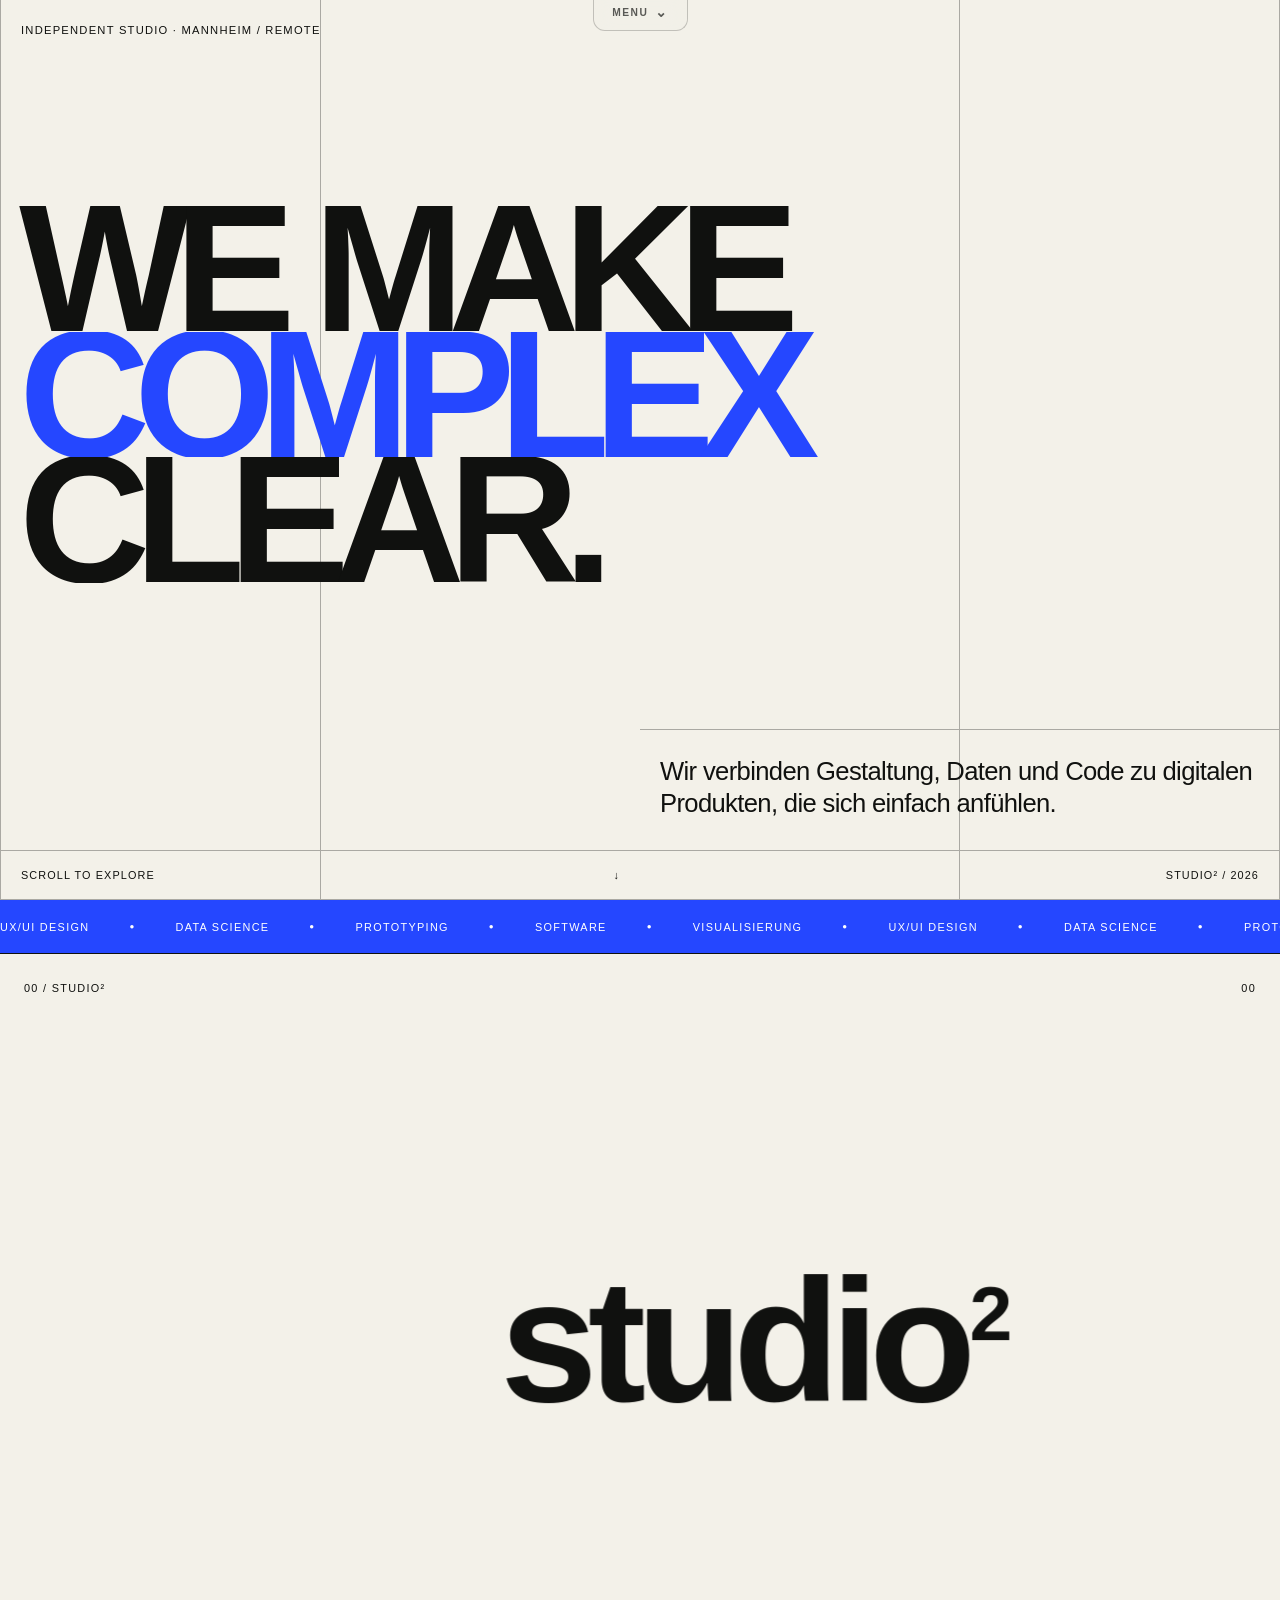
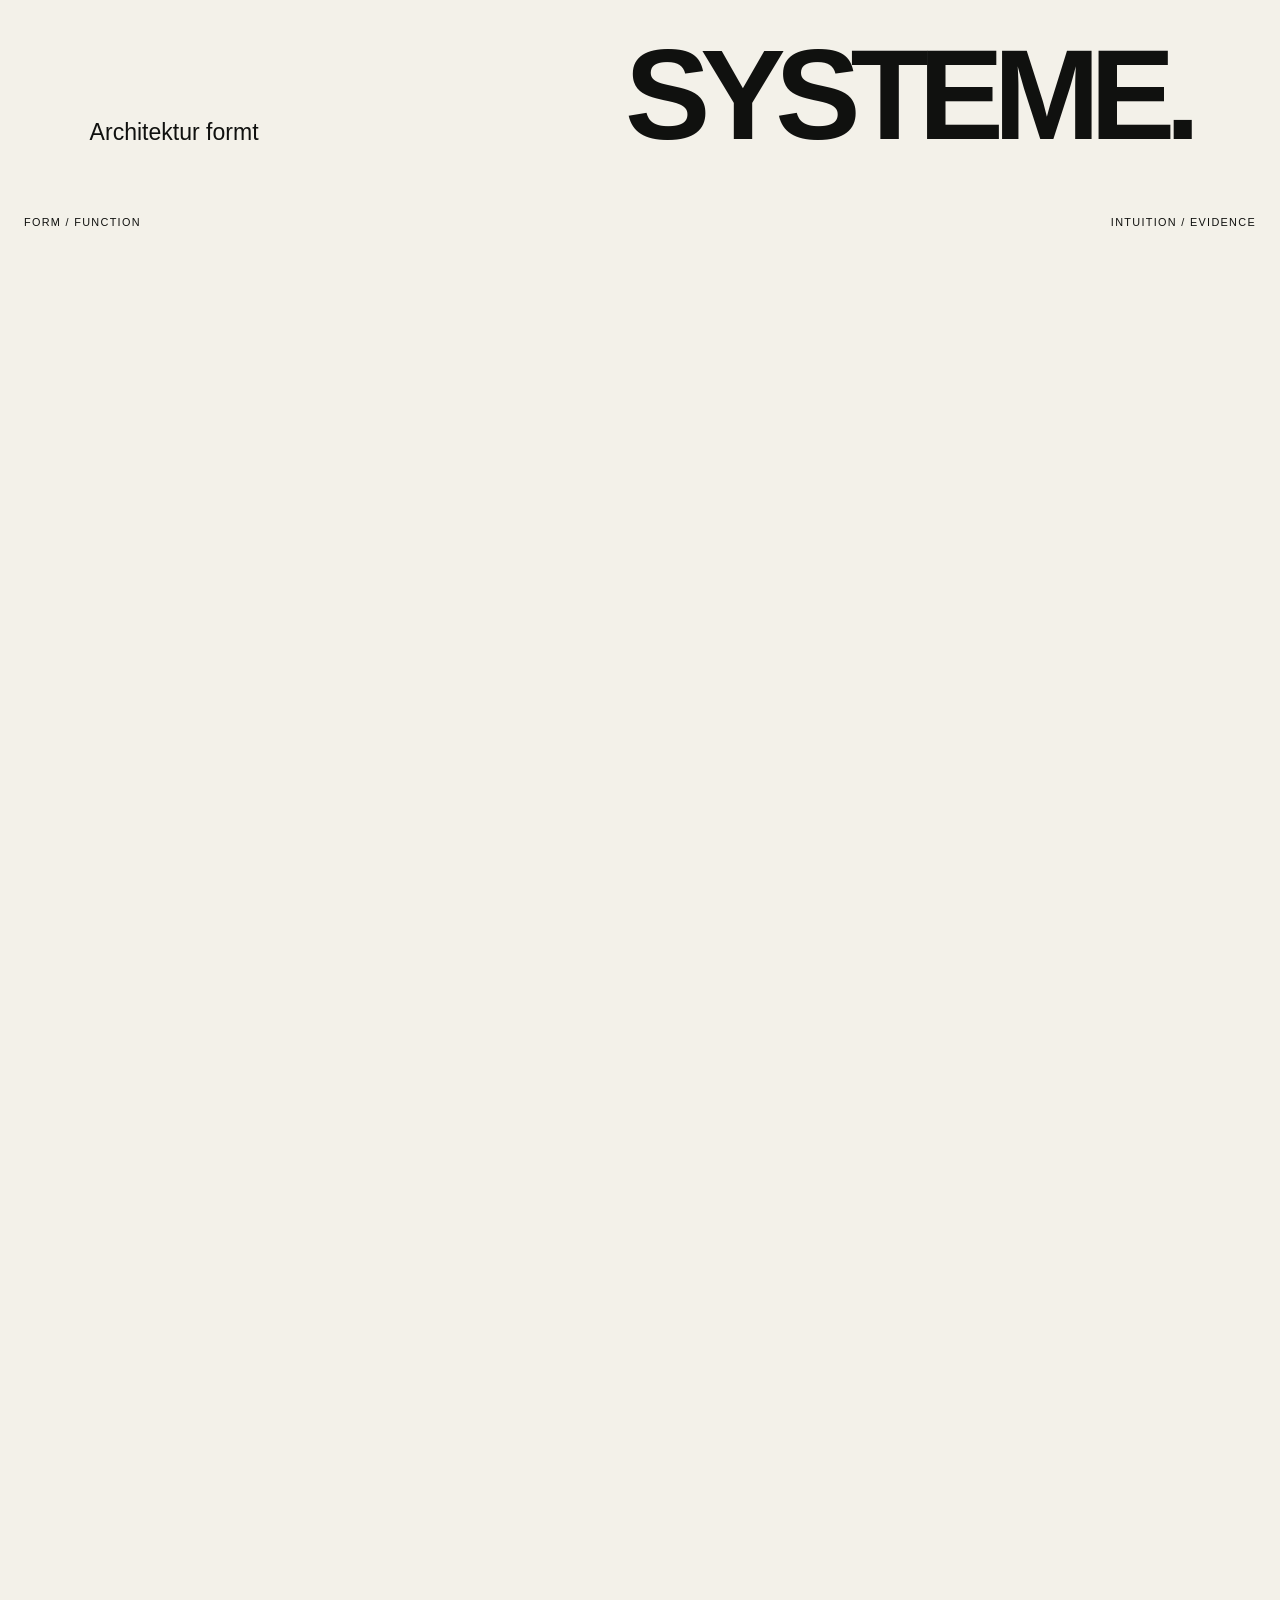
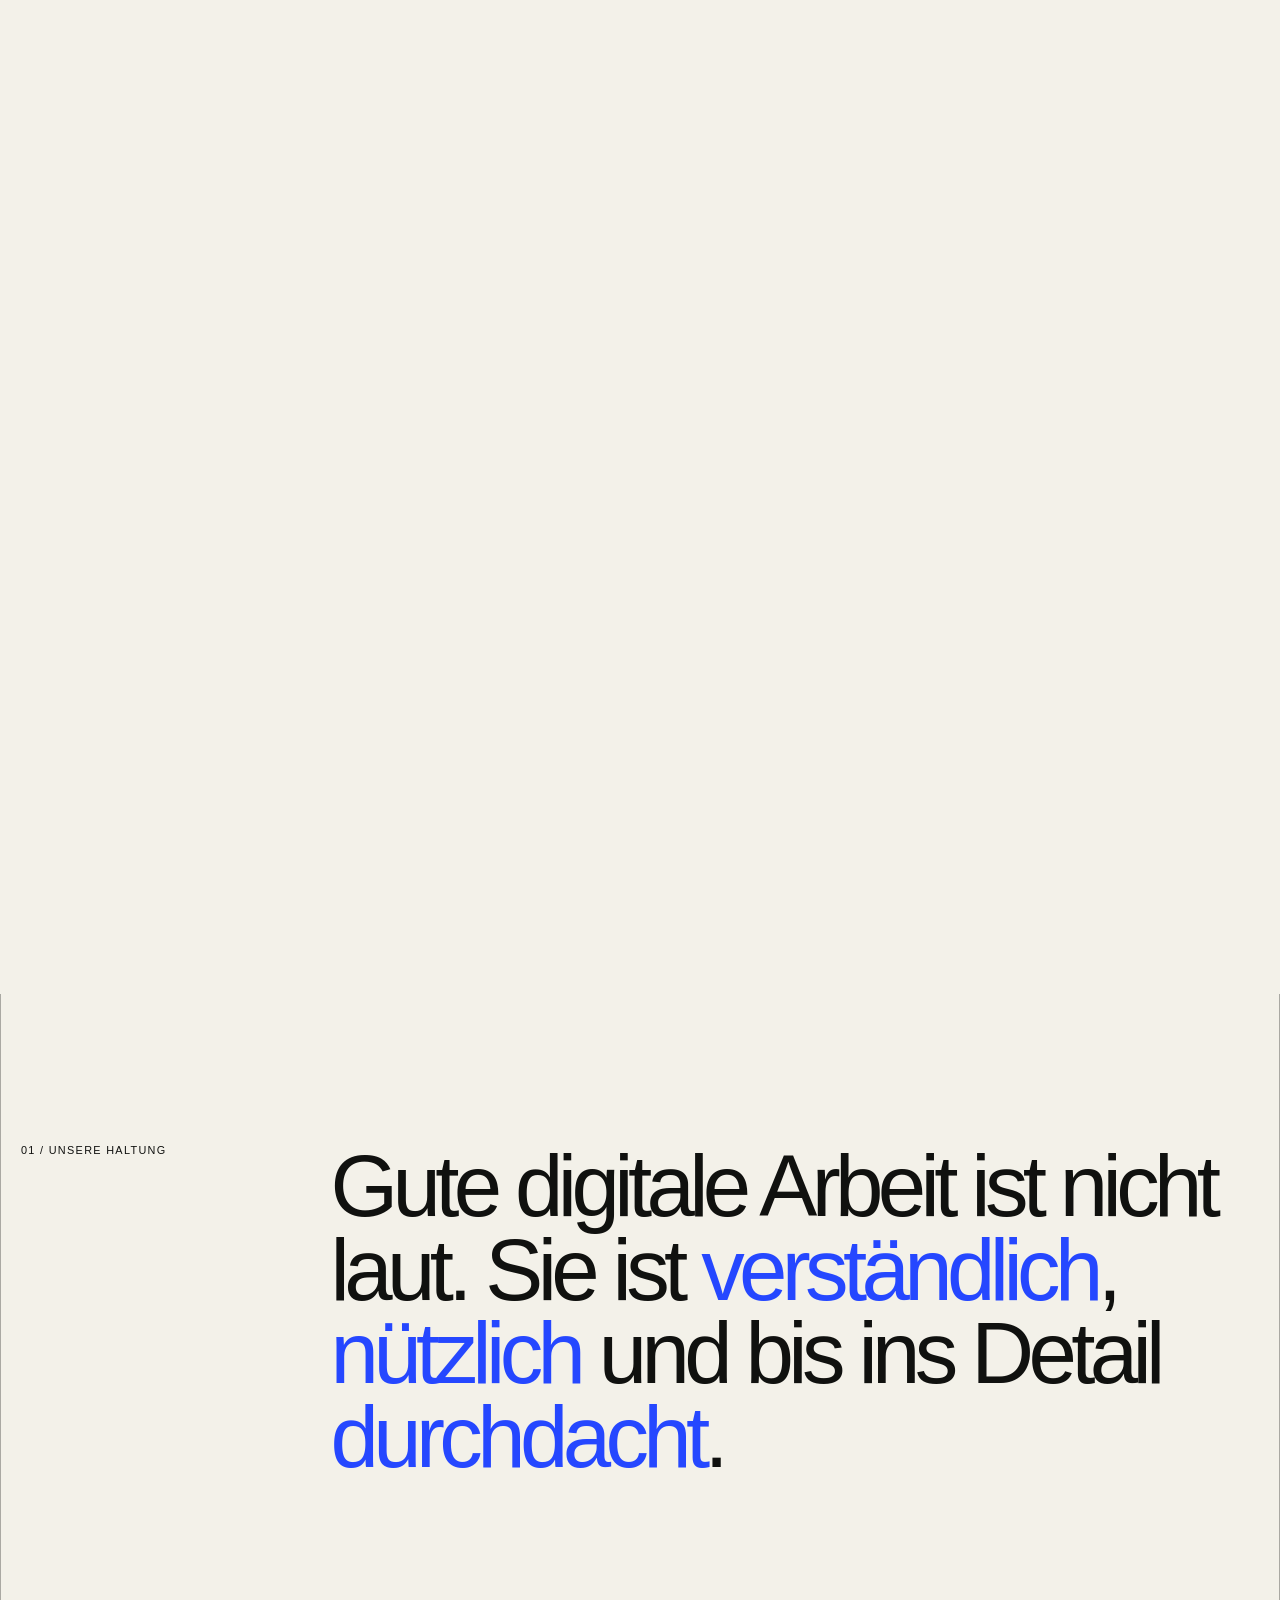
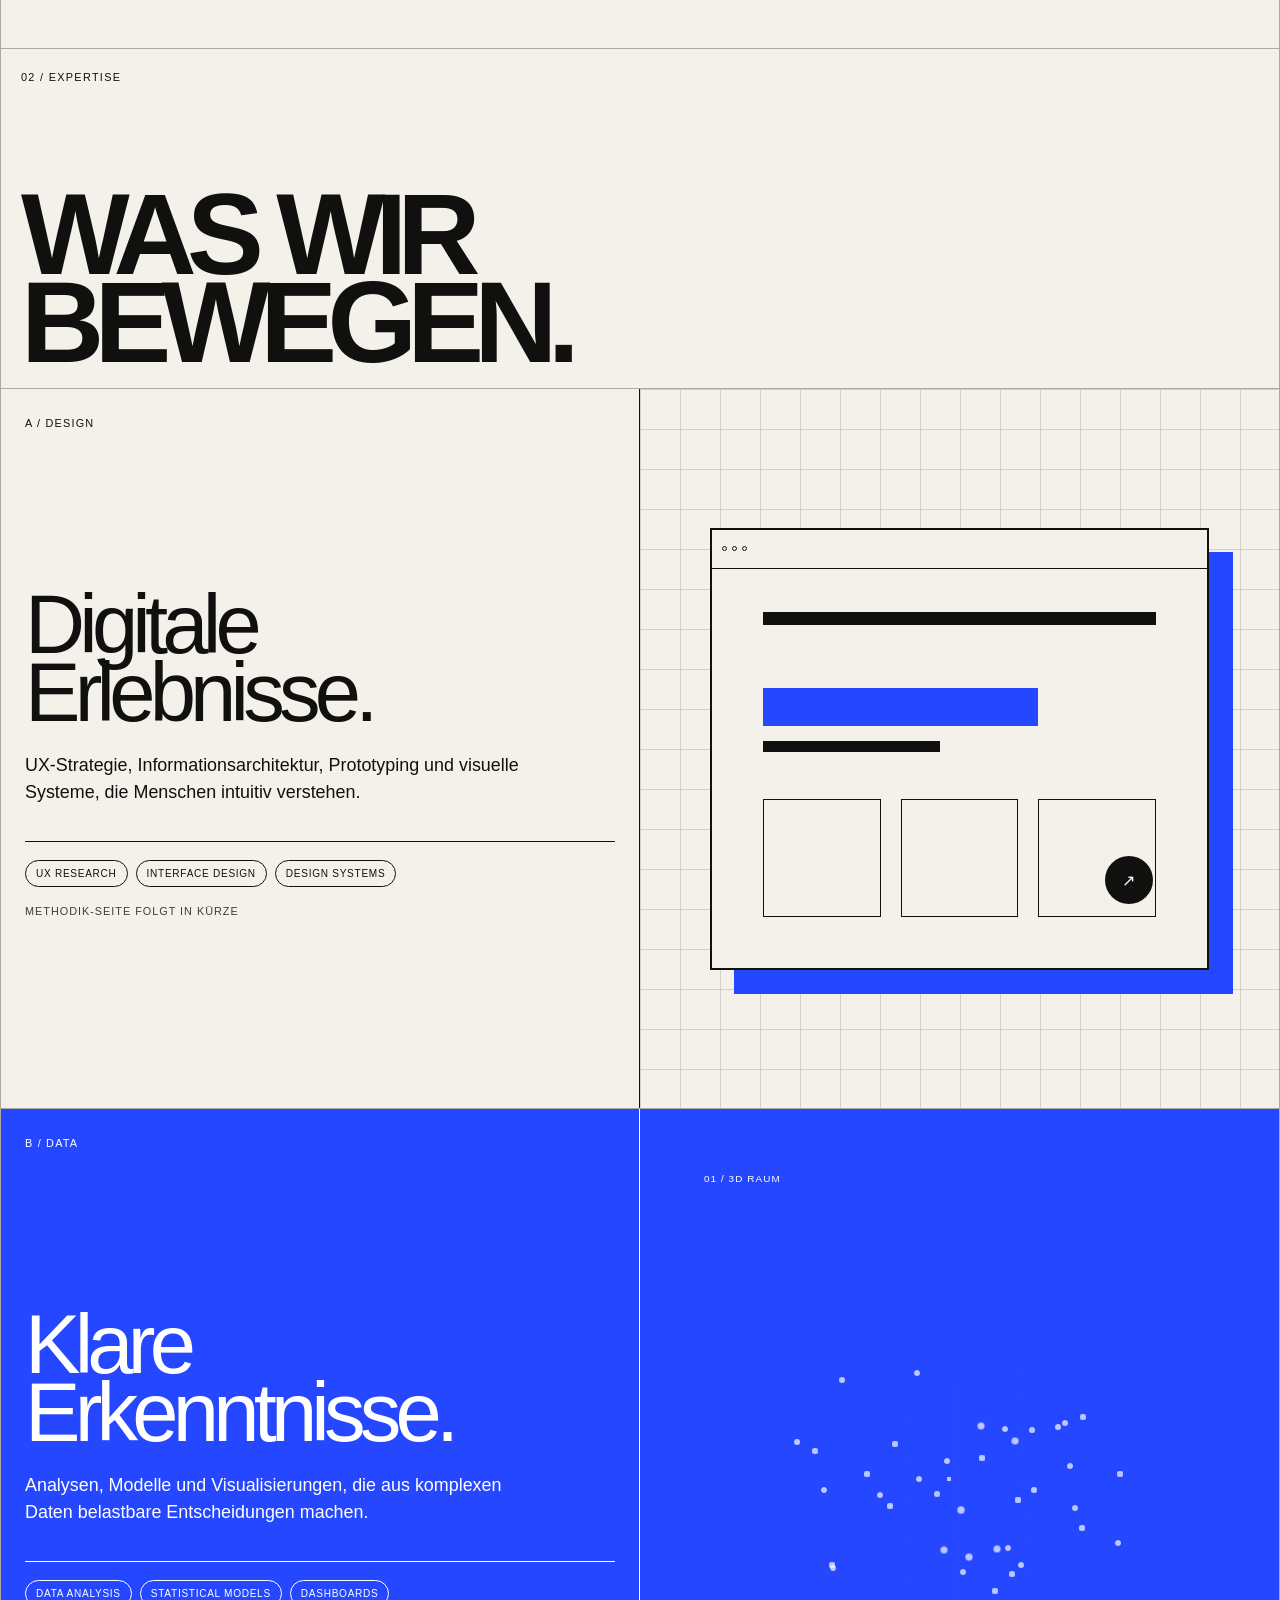
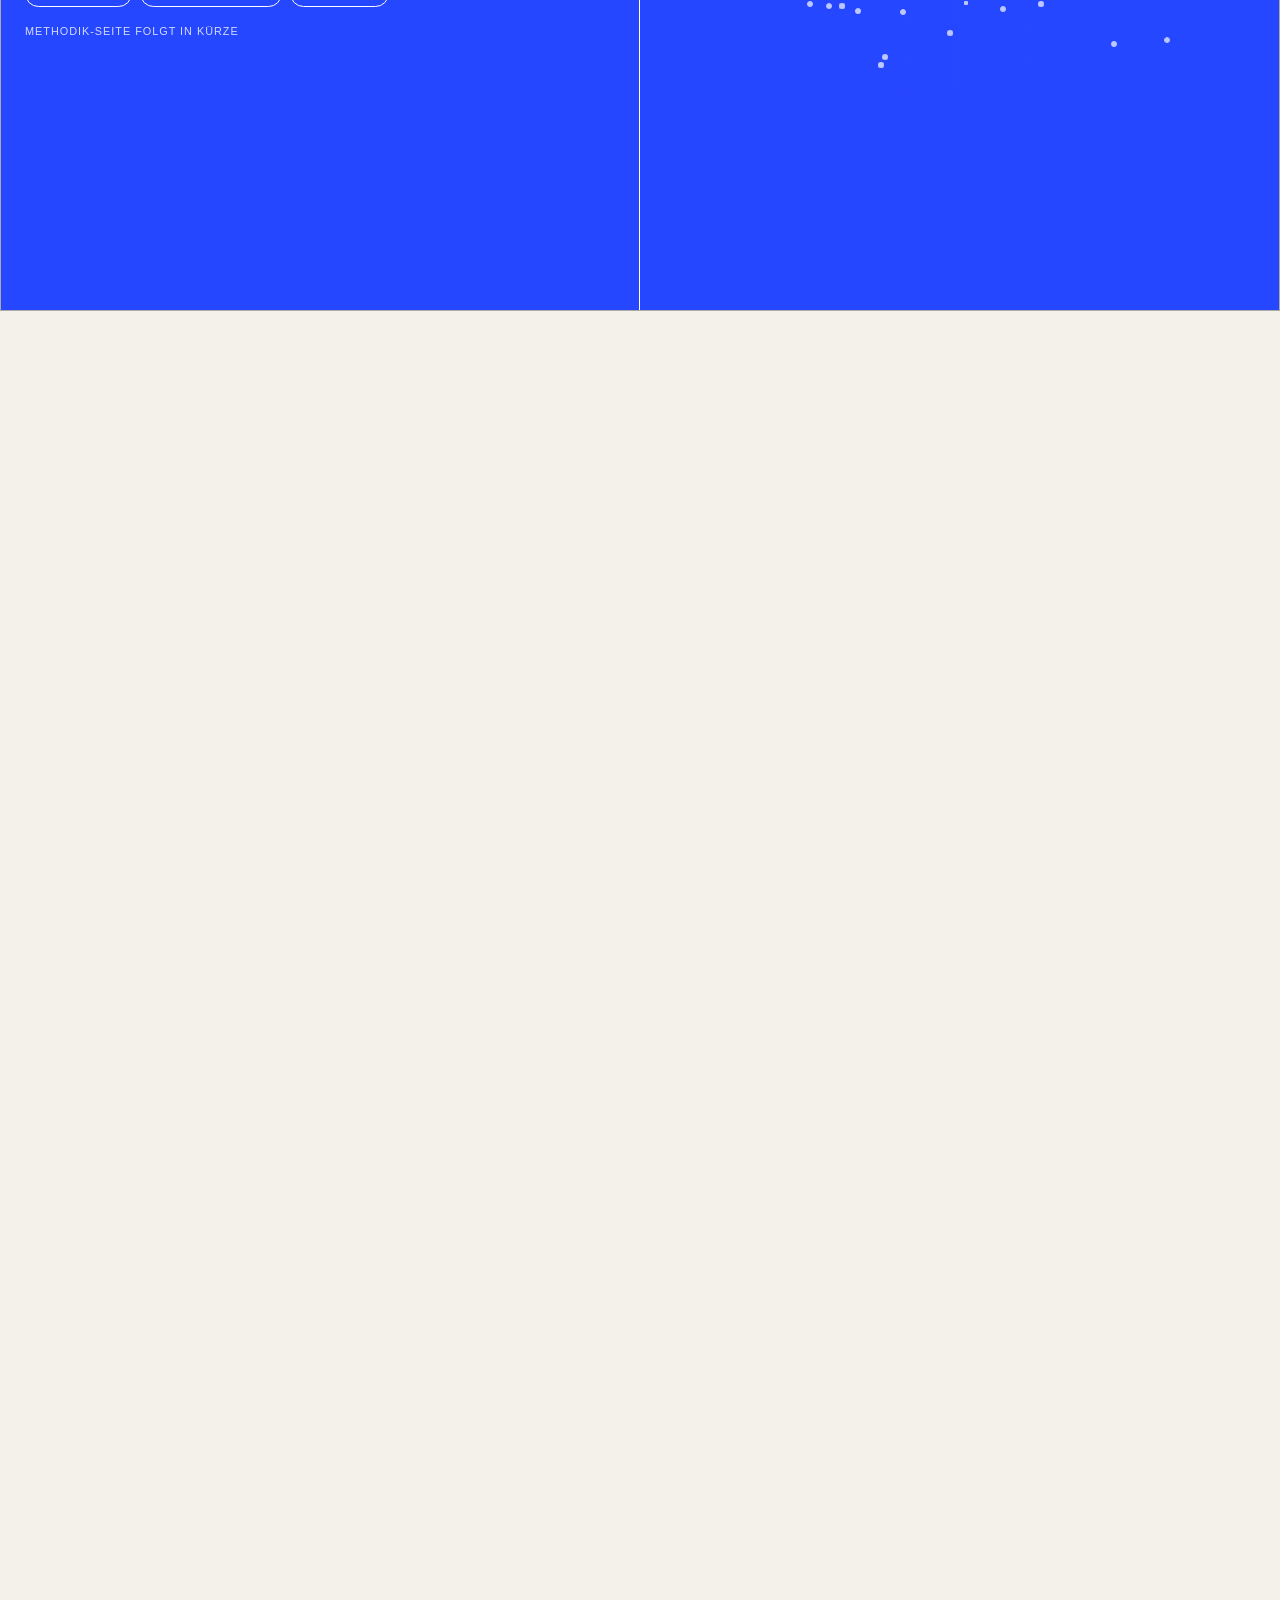
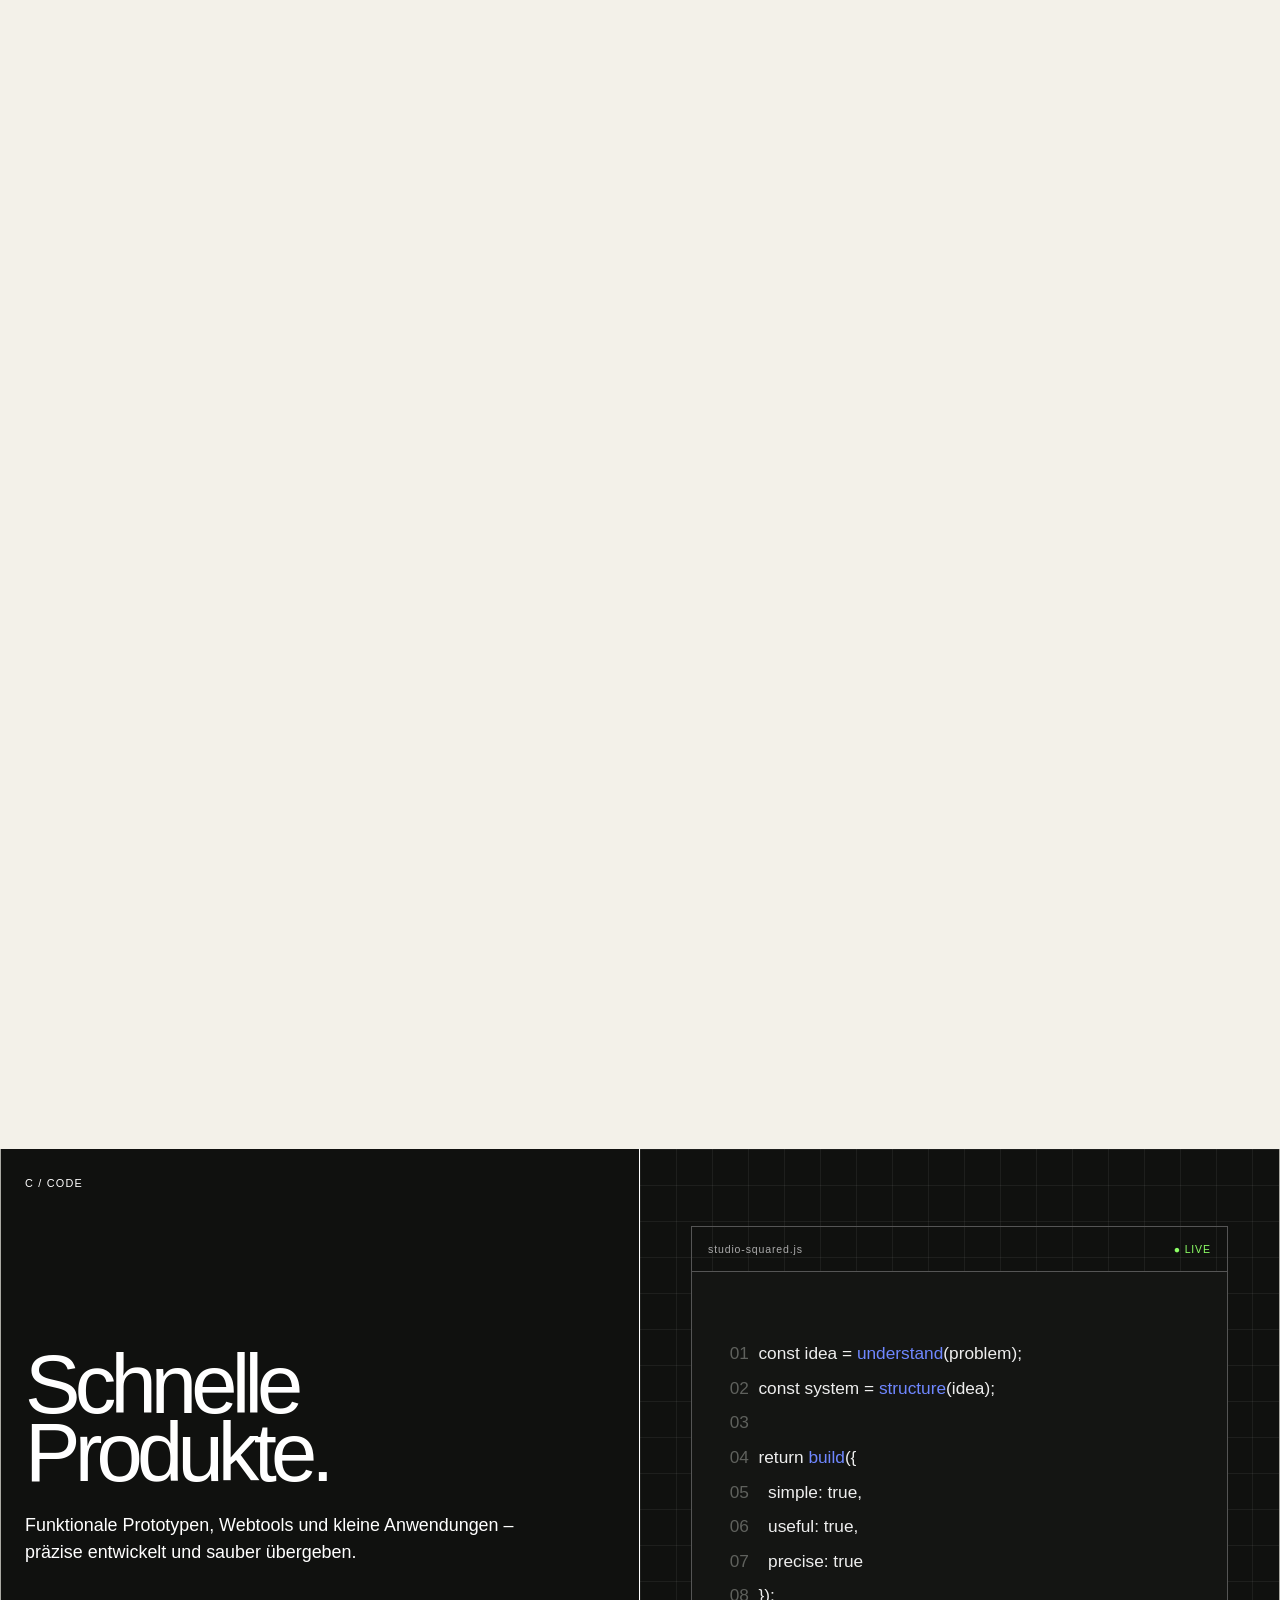
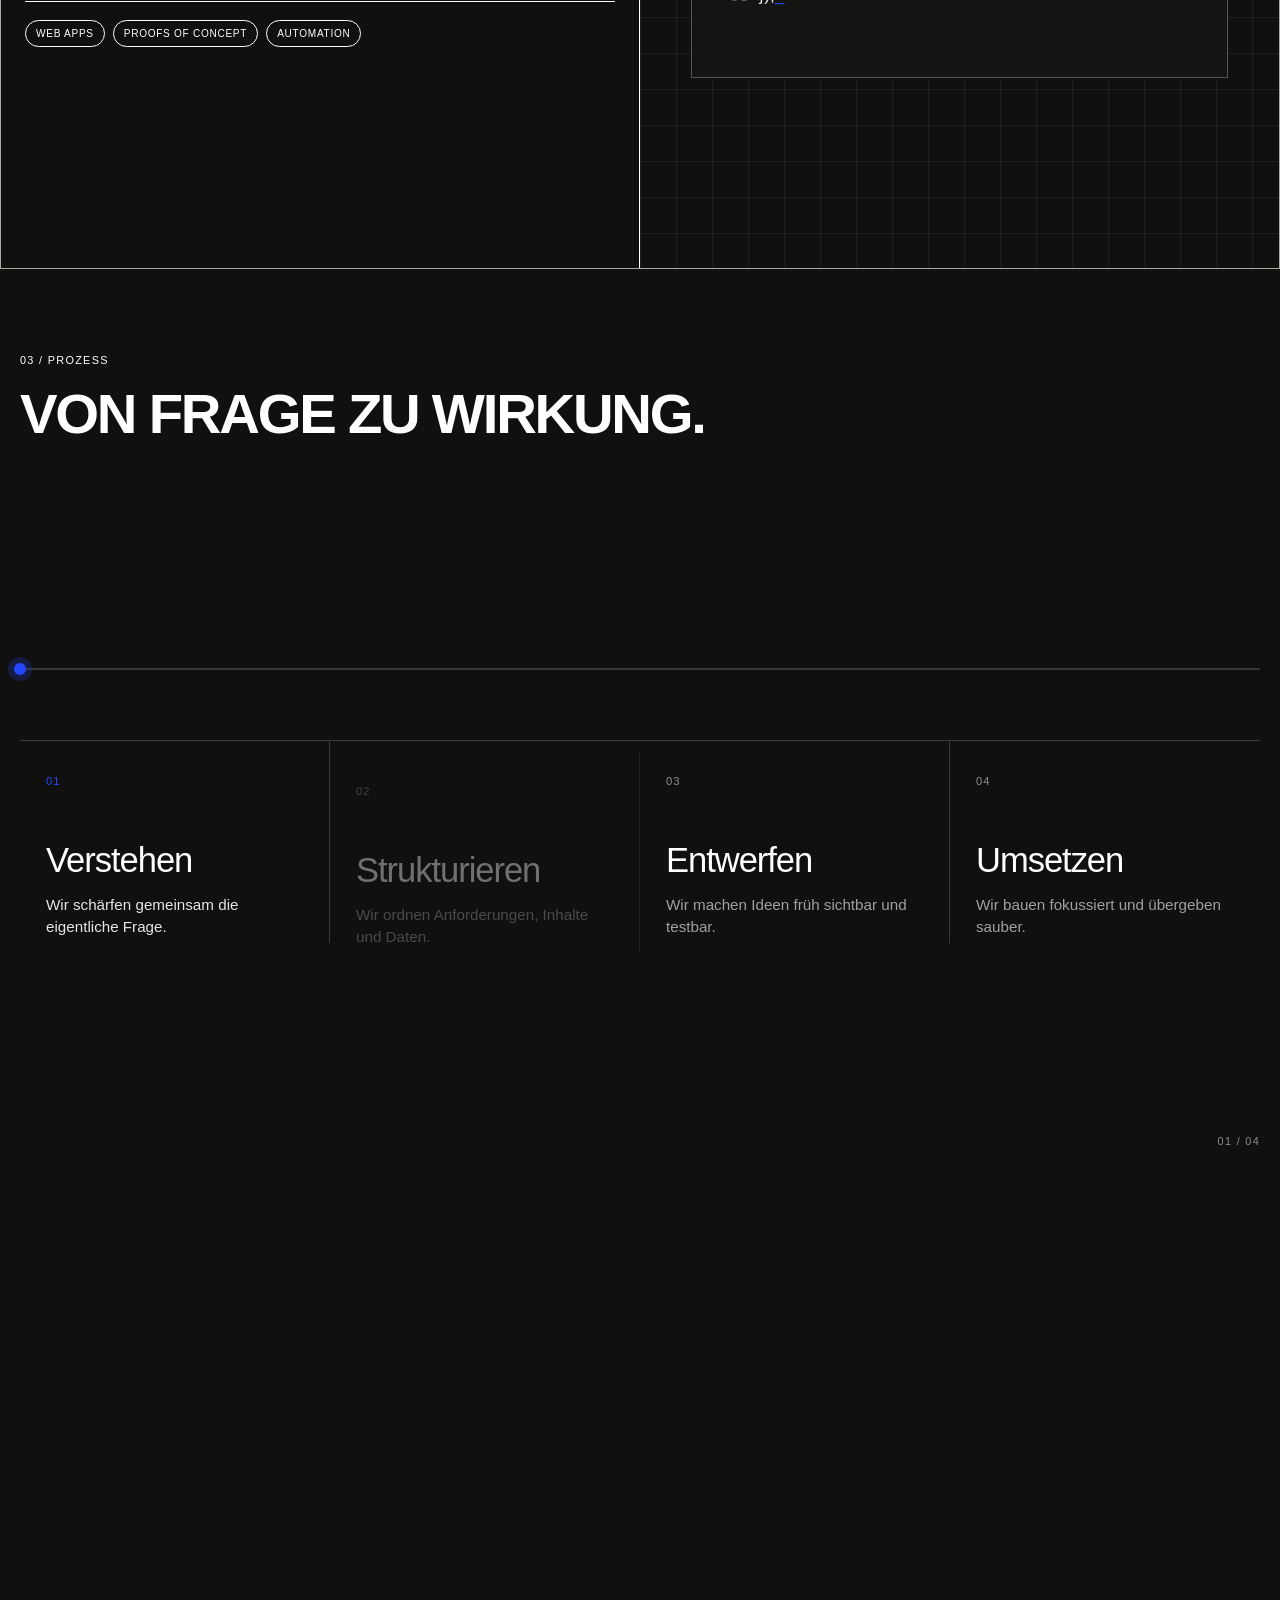
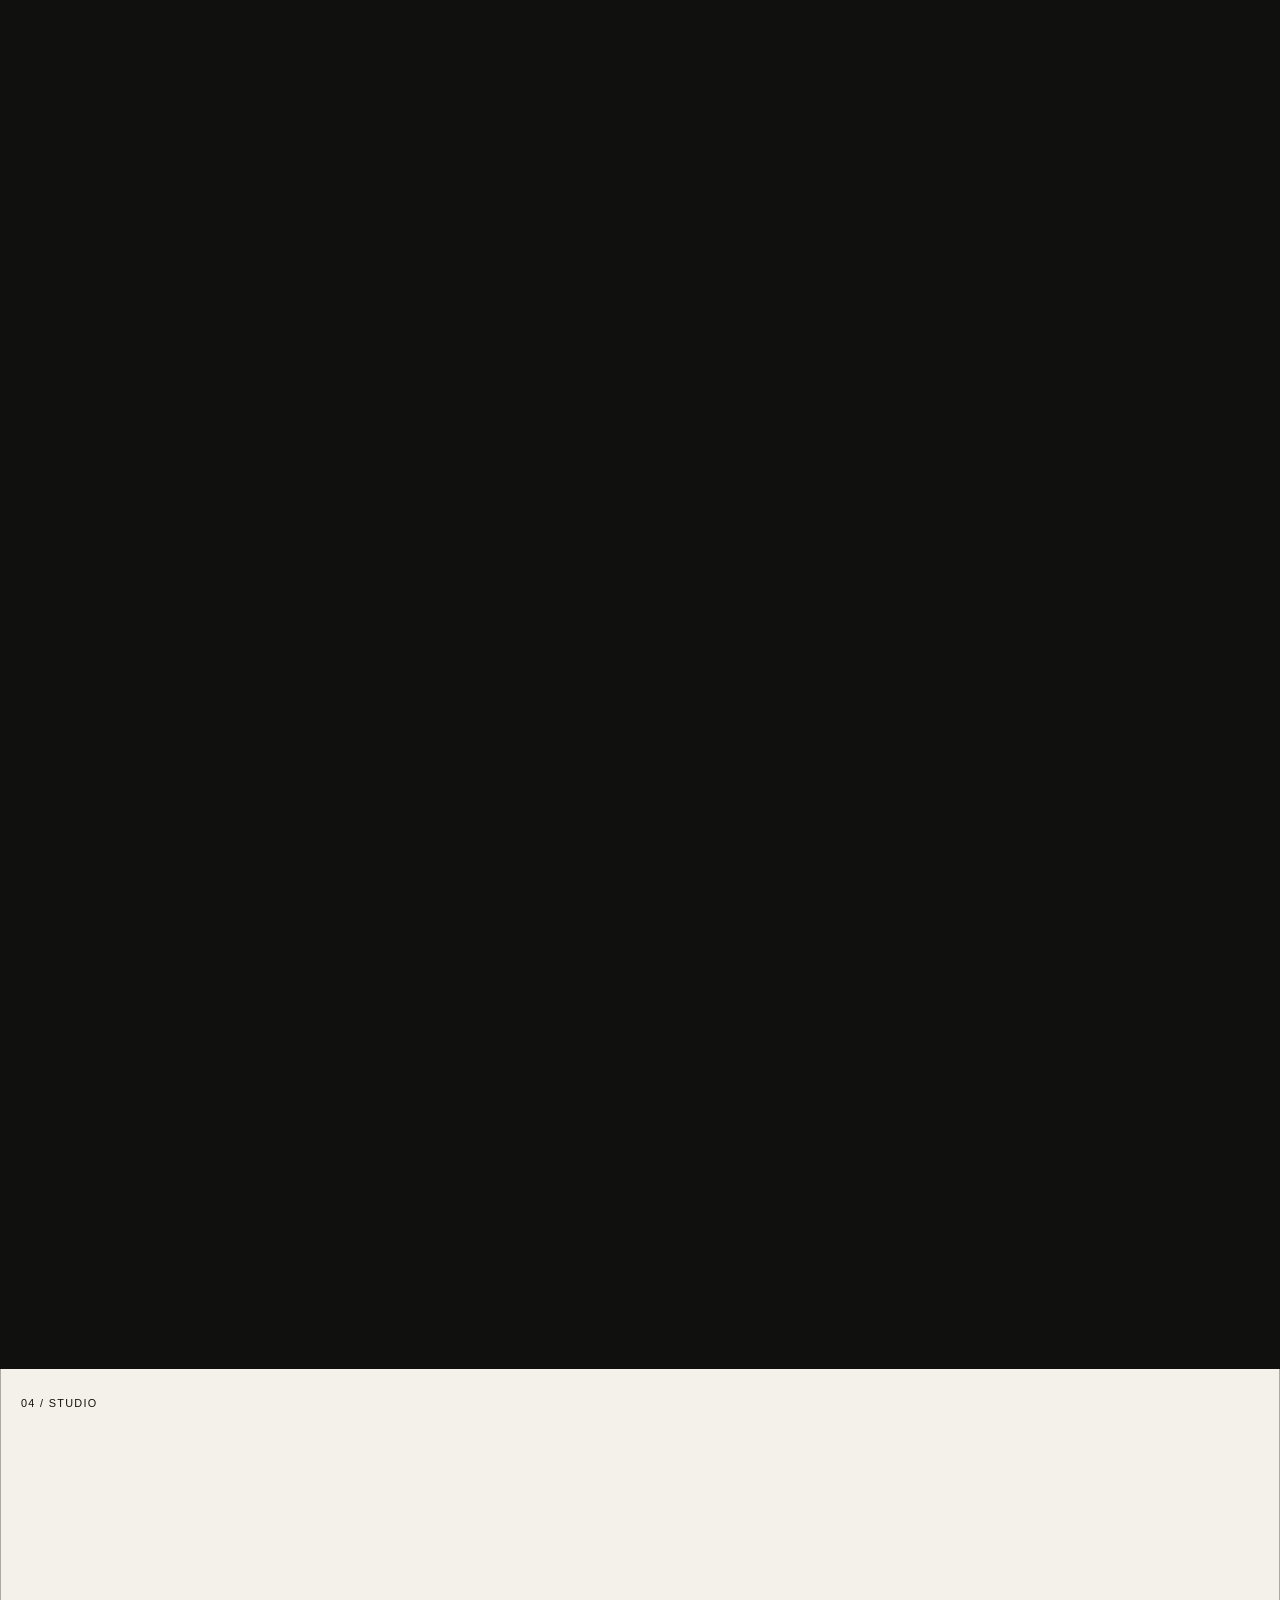
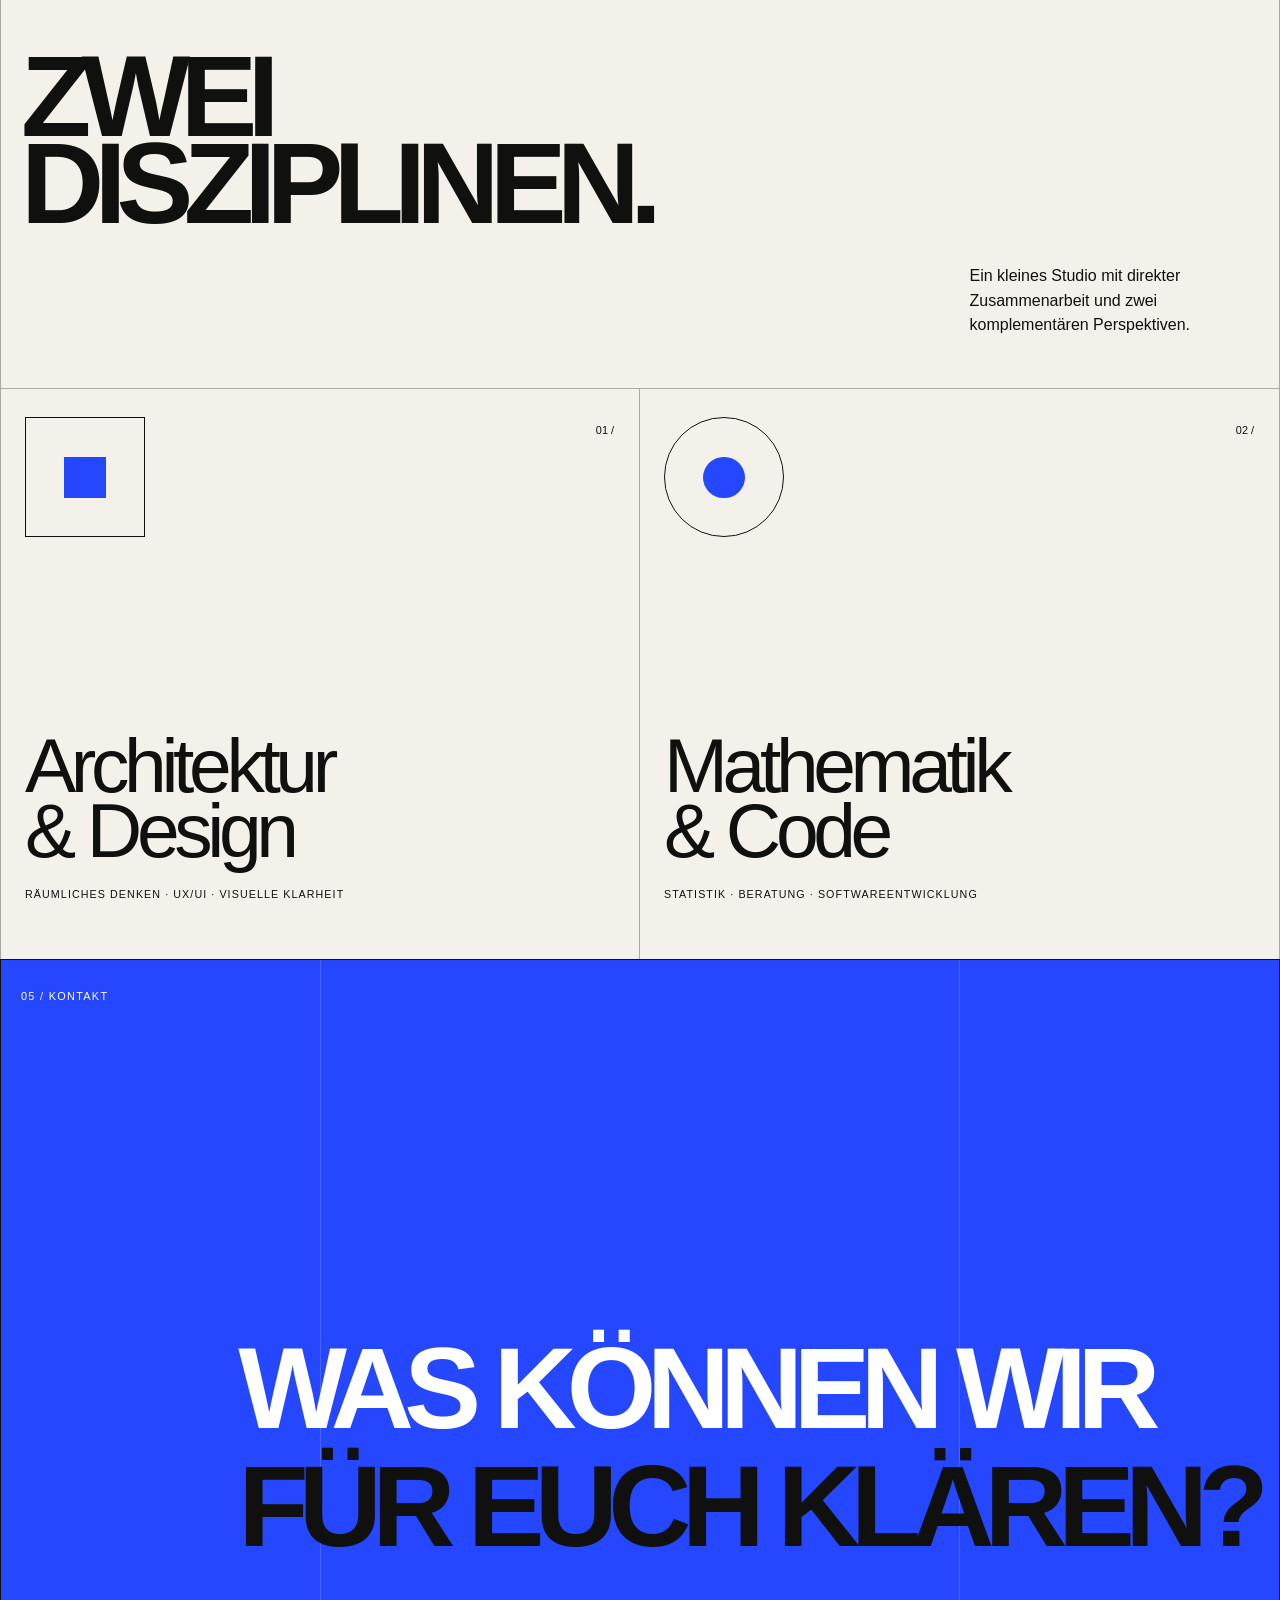
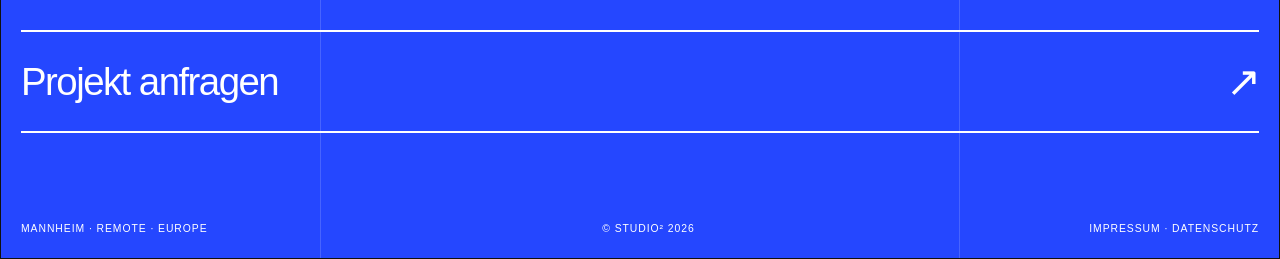
==== index.html @ 2c453612 "Firat Version of the website" ====
<!doctype html>
<html lang="de">
<head>
  <meta charset="utf-8">
  <meta name="viewport" content="width=device-width, initial-scale=1">
  <meta name="description" content="studio² verbindet UX/UI Design, Datenanalyse und Softwareentwicklung.">
  <meta name="theme-color" content="#f3f1e9">
  <meta property="og:type" content="website">
  <meta property="og:title" content="studio² — Design × Data">
  <meta property="og:description" content="Wir verbinden Gestaltung, Daten und Code zu digitalen Produkten, die sich einfach anfühlen.">
  <meta property="og:site_name" content="studio²">
  <meta name="twitter:card" content="summary">
  <title>studio² — Design × Data</title>
  <link rel="stylesheet" href="styles.css?v=20260824-9">
</head>
<body>
  <div class="intro" aria-hidden="true">
    <div class="intro-grid"></div>
    <div class="intro-lockup">
      <div class="studio-logo studio-logo--intro">
        <svg class="studio-logo-icon" viewBox="0 0 104 104" aria-hidden="true" focusable="false">
          <path class="logo-frame-path" d="M20 12H92V88H20V12"></path>
          <path class="logo-curve-path" d="M20 88C53 87.5 91.5 59 92 12"></path>
          <circle class="logo-dot" cx="20" cy="12" r="3.4"></circle>
        </svg>
        <span class="studio-logo-word">studio<sup>2</sup></span>
      </div>
    </div>
    <div class="intro-count">00</div>
  </div>

  <div class="scroll-progress" aria-hidden="true"><span></span></div>

  <div class="nav-trigger">
    <button class="nav-handle" type="button" aria-expanded="false" aria-controls="site-header">
      <span class="nav-handle-label">Menu</span>
      <span class="nav-handle-chevron" aria-hidden="true">⌄</span>
    </button>
    <header class="site-header" id="site-header">
      <a class="brand studio-logo studio-logo--small" href="#top" aria-label="studio squared — Startseite">
        <svg class="studio-logo-icon" viewBox="0 0 104 104" aria-hidden="true" focusable="false">
          <path class="logo-frame-path" d="M20 12H92V88H20V12"></path>
          <path class="logo-curve-path" d="M20 88C53 87.5 91.5 59 92 12"></path>
          <circle class="logo-dot" cx="20" cy="12" r="3.4"></circle>
        </svg>
        <span class="studio-logo-word">studio<sup>2</sup></span>
      </a>
      <div class="nav-group is-active">
        <a class="nav-group-label" href="#top">Startseite</a>
        <nav class="nav-group-sub" aria-label="Bereiche der Startseite">
          <a href="#expertise">Expertise</a>
          <a href="#studio">Studio</a>
        </nav>
      </div>
      <div class="nav-group">
        <a class="nav-group-label" href="cv.html">Team × Lebensläufe</a>
      </div>
      <a class="header-contact" href="#kontakt"><span class="header-contact-text">Projekt starten</span><span class="header-contact-arrow">↗</span></a>
    </header>
  </div>

  <main id="top">
    <section class="hero">
      <div class="hero-grid" aria-hidden="true"></div>
      <div class="hero-kicker reveal-now">Independent Studio · Mannheim / Remote</div>
      <h1 aria-label="We make complex clear">
        <span class="hero-line"><span>We make</span></span>
        <span class="hero-line hero-line--blue"><span>complex</span></span>
        <span class="hero-line"><span>clear.</span></span>
      </h1>
      <p class="hero-note reveal-now">Wir verbinden Gestaltung, Daten und Code zu digitalen Produkten, die sich einfach anfühlen.</p>
      <div class="hero-meta reveal-now"><span>Scroll to explore</span><span class="scroll-arrow">↓</span></div>
      <div class="hero-index reveal-now">studio² / 2026</div>
    </section>

    <div class="ticker" aria-hidden="true">
      <div class="ticker-track">
        <span>UX/UI DESIGN</span><i>●</i><span>DATA SCIENCE</span><i>●</i><span>PROTOTYPING</span><i>●</i><span>SOFTWARE</span><i>●</i><span>VISUALISIERUNG</span><i>●</i>
        <span>UX/UI DESIGN</span><i>●</i><span>DATA SCIENCE</span><i>●</i><span>PROTOTYPING</span><i>●</i><span>SOFTWARE</span><i>●</i><span>VISUALISIERUNG</span><i>●</i>
      </div>
    </div>

    <section class="identity-story" aria-label="studio squared Identität">
      <div class="story-sticky">
        <div class="story-grid" aria-hidden="true"></div>
        <span class="story-label">00 / studio²</span>
        <span class="story-progress">00</span>
        <div class="story-equation" aria-hidden="true">2</div>
        <div class="story-logo studio-logo" aria-hidden="true">
          <span class="draw-logo-icon">
            <i class="draw-dot"></i>
            <i class="draw-line draw-line--top"></i>
            <i class="draw-line draw-line--right"></i>
            <i class="draw-line draw-line--bottom"></i>
            <i class="draw-line draw-line--left"></i>
            <span class="draw-curve">
              <svg viewBox="0 0 104 104" focusable="false">
                <path d="M20 88C53 87.5 91.5 59 92 12"></path>
              </svg>
            </span>
          </span>
          <span class="studio-logo-word">studio<sup>2</sup></span>
        </div>
        <div class="story-copy story-copy--one"><span>Architektur formt</span><strong>Systeme.</strong></div>
        <div class="story-copy story-copy--two"><span>Mathematik findet</span><strong>Muster.</strong></div>
        <div class="story-copy story-copy--three"><span>Zusammen wird</span><strong>Komplexes klar.</strong></div>
        <span class="story-foot story-foot--left">Form / Function</span>
        <span class="story-foot story-foot--right">Intuition / Evidence</span>
      </div>
    </section>

    <section class="manifesto">
      <span class="eyebrow" data-reveal>01 / Unsere Haltung</span>
      <p data-reveal>Gute digitale Arbeit ist nicht laut. Sie ist <em>verständlich</em>, <em>nützlich</em> und bis ins Detail <em>durchdacht</em>.</p>
    </section>

    <section class="expertise" id="expertise">
      <div class="section-head">
        <span class="eyebrow" data-reveal>02 / Expertise</span>
        <h2 data-reveal>Was wir<br>bewegen.</h2>
      </div>

      <div class="capability-stack">
        <article class="capability capability--design">
          <div class="capability-copy">
            <span class="cap-number">A / DESIGN</span>
            <h3>Digitale<br>Erlebnisse.</h3>
            <p>UX-Strategie, Informationsarchitektur, Prototyping und visuelle Systeme, die Menschen intuitiv verstehen.</p>
            <ul aria-label="Leistungen im Bereich Design"><li>UX Research</li><li>Interface Design</li><li>Design Systems</li></ul>
            <!-- disabled for launch, restore href="disziplinen.html#intuition" when ready -->
            <span class="cap-more" aria-disabled="true">Methodik-Seite folgt in Kürze</span>
          </div>
          <div class="design-visual" aria-hidden="true">
            <div class="browser-frame">
              <div class="browser-top"><i></i><i></i><i></i></div>
              <div class="wire-nav"></div><div class="wire-title"></div><div class="wire-copy"></div>
              <div class="wire-grid"><span></span><span></span><span></span></div>
              <div class="pointer-dot">↗</div>
            </div>
          </div>
        </article>

        <article class="capability capability--data">
          <div class="pca-card-sticky">
            <div class="capability-copy">
              <span class="cap-number">B / DATA</span>
              <h3>Klare<br>Erkenntnisse.</h3>
              <p>Analysen, Modelle und Visualisierungen, die aus komplexen Daten belastbare Entscheidungen machen.</p>
              <ul aria-label="Leistungen im Bereich Daten"><li>Data Analysis</li><li>Statistical Models</li><li>Dashboards</li></ul>
              <!-- disabled for launch, restore href="disziplinen.html#evidenz" when ready -->
              <span class="cap-more" aria-disabled="true">Methodik-Seite folgt in Kürze</span>
            </div>
            <div class="data-visual pca-visual" aria-hidden="true">
              <div class="pca-stage" aria-hidden="true">
                <svg class="pca-scene" viewBox="0 0 100 100" preserveAspectRatio="none">
                  <g class="pca-grid"></g>
                  <g class="pca-links"></g>
                  <g class="pca-centroids">
                    <circle class="pca-centroid pca-centroid--1"></circle>
                    <circle class="pca-centroid pca-centroid--2"></circle>
                  </g>
                  <g class="pca-axes">
                    <line class="pca-axis-line pca-axis-line--z"></line>
                    <line class="pca-axis-line pca-axis-line--y"></line>
                    <line class="pca-axis-line pca-axis-line--x"></line>
                    <text class="pca-axis-label pca-axis-label--z">PC3</text>
                    <text class="pca-axis-label pca-axis-label--y">PC2</text>
                    <text class="pca-axis-label pca-axis-label--x">PC1</text>
                  </g>
                </svg>
                <div class="data-points pca-points"></div>
              </div>
              <span class="data-label data-label--one">01 / 3D RAUM</span>
              <span class="data-label data-label--two">02 / PROJEKTION IN 2D</span>
              <span class="data-label data-label--three">03 / 2 CLUSTER</span>
            </div>
          </div>
        </article>

        <article class="capability capability--code">
          <div class="capability-copy">
            <span class="cap-number">C / CODE</span>
            <h3>Schnelle<br>Produkte.</h3>
            <p>Funktionale Prototypen, Webtools und kleine Anwendungen – präzise entwickelt und sauber übergeben.</p>
            <ul aria-label="Leistungen im Bereich Entwicklung"><li>Web Apps</li><li>Proofs of Concept</li><li>Automation</li></ul>
          </div>
          <div class="code-visual" aria-hidden="true">
            <div class="code-top"><span>studio-squared.js</span><span>● LIVE</span></div>
            <pre><span class="code-dim">01</span>  const idea = <span class="code-blue">understand</span>(problem);
<span class="code-dim">02</span>  const system = <span class="code-blue">structure</span>(idea);
<span class="code-dim">03</span>
<span class="code-dim">04</span>  return <span class="code-blue">build</span>({
<span class="code-dim">05</span>    simple: true,
<span class="code-dim">06</span>    useful: true,
<span class="code-dim">07</span>    precise: true
<span class="code-dim">08</span>  });<span class="caret">_</span></pre>
          </div>
        </article>
      </div>
    </section>

    <section class="process-section">
      <div class="process-scroll">
        <div class="process-sticky">
          <div class="process-head">
            <span class="eyebrow" data-reveal>03 / Prozess</span>
            <h2 data-reveal>Von Frage zu Wirkung.</h2>
          </div>
          <div class="process-body">
            <div class="process-track" aria-hidden="true">
              <span class="process-track-fill"></span>
              <span class="process-track-marker"></span>
            </div>
            <div class="process-grid">
              <article class="process-step">
                <span class="process-step-num">01</span>
                <h3>Verstehen</h3>
                <p>Wir schärfen gemeinsam die eigentliche Frage.</p>
              </article>
              <article class="process-step">
                <span class="process-step-num">02</span>
                <h3>Strukturieren</h3>
                <p>Wir ordnen Anforderungen, Inhalte und Daten.</p>
              </article>
              <article class="process-step">
                <span class="process-step-num">03</span>
                <h3>Entwerfen</h3>
                <p>Wir machen Ideen früh sichtbar und testbar.</p>
              </article>
              <article class="process-step">
                <span class="process-step-num">04</span>
                <h3>Umsetzen</h3>
                <p>Wir bauen fokussiert und übergeben sauber.</p>
              </article>
            </div>
          </div>
          <span class="process-counter" aria-hidden="true">01 / 04</span>
        </div>
      </div>
    </section>

    <section class="studio" id="studio">
      <div class="studio-heading">
        <span class="eyebrow" data-reveal>04 / Studio</span>
        <h2 data-reveal>Zwei<br>Disziplinen.</h2>
        <p data-reveal>Ein kleines Studio mit direkter Zusammenarbeit und zwei komplementären Perspektiven.</p>
      </div>
      <div class="people">
        <a class="person person--design" href="cv.html#architektur" data-reveal>
          <div class="person-symbol"><span></span></div>
          <span class="person-index">01 /</span>
          <h3>Architektur<br>& Design</h3>
          <p>Räumliches Denken · UX/UI · Visuelle Klarheit</p>
          <span class="person-arrow" aria-hidden="true">Lebenslauf ↗</span>
        </a>
        <a class="person person--data" href="cv.html#mathematik" data-reveal>
          <div class="person-symbol"><span></span></div>
          <span class="person-index">02 /</span>
          <h3>Mathematik<br>& Code</h3>
          <p>Statistik · Beratung · Softwareentwicklung</p>
          <span class="person-arrow" aria-hidden="true">Lebenslauf ↗</span>
        </a>
      </div>
    </section>

    <section class="contact" id="kontakt">
      <div class="contact-grid" aria-hidden="true"></div>
      <span class="eyebrow" data-reveal>05 / Kontakt</span>
      <h2 data-reveal>Was können wir<br><span>für euch klären?</span></h2>
      <a class="contact-link magnetic" href="mailto:hello.studiozwei@gmail.com" data-reveal><span>Projekt anfragen</span><i>↗</i></a>
      <footer><span>Mannheim · Remote · Europe</span><span>© studio² 2026</span><span>Impressum · Datenschutz</span></footer>
    </section>
  </main>

  <script src="script.js?v=20260705-20"></script>
</body>
</html>
---- styles.css ----
:root {
  --paper:#f3f1e9;
  --ink:#10110f;
  --blue:#2547ff;
  --line:#aaa9a3;
  --soft-line:#d2d0c8;
  --story-p:0;
  --story-word:1;
  --story-logo-scale:1;
  --story-logo-y:0vh;
  --story-icon-lift:0px;
  --story-draw-top:0;
  --story-draw-right:0;
  --story-draw-bottom:0;
  --story-draw-left:0;
  --story-draw-curve:0;
  --story-draw-dot:0;
  --story-equation-y:0vh;
  --story-equation:0;
  --pca-progress:0;
  --pca-project:0;
  --pca-cluster:0;
}

* { box-sizing:border-box; }
html { scroll-behavior:smooth; }
body { margin:0; background:var(--paper); color:var(--ink); font-family:"Helvetica Neue", Helvetica, Arial, sans-serif; overflow-x:hidden; }
body.is-loading { overflow:hidden; }
a { color:inherit; }
button, a { -webkit-tap-highlight-color:transparent; }
::selection { background:var(--blue); color:white; }
main#top, #expertise, #studio, #kontakt { scroll-margin-top:28px; }

.intro { position:fixed; inset:0; z-index:1000; display:grid; place-items:center; background:var(--blue); color:white; transition:clip-path 1s cubic-bezier(.76,0,.24,1), visibility 1s; clip-path:inset(0 0 0 0); }
.intro.is-done { clip-path:inset(0 0 100% 0); visibility:hidden; }
.intro-grid, .hero-grid, .story-grid, .contact-grid { position:absolute; inset:0; pointer-events:none; background-image:linear-gradient(90deg,transparent calc(25% - .5px),currentColor 25%,transparent calc(25% + .5px),transparent calc(50% - .5px),currentColor 50%,transparent calc(50% + .5px),transparent calc(75% - .5px),currentColor 75%,transparent calc(75% + .5px)); opacity:.18; }
.intro-lockup { display:flex; flex-direction:column; align-items:center; gap:18px; transform:scale(.86); opacity:0; animation:introIn .8s .08s cubic-bezier(.2,.8,.2,1) forwards; }
.intro-count { position:absolute; right:28px; bottom:24px; font-size:.72rem; letter-spacing:.1em; }
.studio-logo { display:inline-flex; align-items:center; color:currentColor; text-transform:none; letter-spacing:-.045em; }
.studio-logo-icon { display:block; width:1em; height:1em; overflow:visible; flex:0 0 auto; }
.studio-logo-icon path, .studio-logo-icon circle { vector-effect:non-scaling-stroke; }
.logo-frame-path, .logo-curve-path { fill:none; stroke:currentColor; stroke-width:1.45; stroke-linecap:square; stroke-linejoin:miter; }
.logo-dot { fill:currentColor; }
.studio-logo-word { display:block; font-weight:700; line-height:.82; white-space:nowrap; letter-spacing:-.055em; }
.studio-logo-word sup { position:relative; top:-.03em; margin-left:.04em; font-size:.44em; line-height:0; letter-spacing:-.02em; }
.studio-logo--intro { gap:clamp(28px,5vw,56px); font-size:clamp(4.3rem,12vw,11rem); }
.studio-logo--intro .studio-logo-icon { width:.98em; height:.98em; }
.studio-logo--intro .logo-frame-path, .studio-logo--intro .logo-curve-path { stroke-width:1.35; opacity:0; animation:logoStrokeIn .5s .18s cubic-bezier(.2,.7,.2,1) forwards; }
.studio-logo--intro .logo-curve-path { animation-delay:.32s; }
.studio-logo--intro .logo-dot { opacity:0; transform-origin:20px 12px; animation:dotPop .26s .28s cubic-bezier(.2,.8,.2,1) forwards; }
.studio-logo--intro .studio-logo-word { opacity:0; transform:translateX(-18px); animation:wordIn .55s .52s cubic-bezier(.2,.7,.2,1) forwards; }
.studio-logo--small { gap:9px; font-size:1.28rem; }
.studio-logo--small .studio-logo-icon { width:31px; height:31px; }
.studio-logo--small .logo-frame-path, .studio-logo--small .logo-curve-path { stroke-width:1.7; }
.brand .studio-logo-icon { transition:transform .35s cubic-bezier(.2,.7,.2,1); }
.brand:hover .studio-logo-icon { transform:rotate(-5deg) scale(1.08); }
@keyframes introIn { to { opacity:1; transform:scale(1); } }
@keyframes logoStrokeIn { from { opacity:0; transform:translateY(4px); } to { opacity:1; transform:none; } }
@keyframes dotPop { from { opacity:0; transform:scale(.4); } to { opacity:1; transform:scale(1); } }
@keyframes wordIn { to { opacity:1; transform:none; } }

.scroll-progress { position:fixed; z-index:80; top:0; left:0; right:0; height:3px; pointer-events:none; }
.scroll-progress span { display:block; width:100%; height:100%; background:var(--blue); transform:scaleX(0); transform-origin:left; }

/* The bar is fully hidden by default and only slides in when the mouse
   approaches the very top of the page, is focused via keyboard, or the
   "Menu" handle is tapped — the handle is the one thing that's always
   there to signal "there's navigation up here". */
.nav-trigger {
  position:fixed; top:0; left:0; right:0; z-index:75; height:34px;
  display:flex; justify-content:center;
  --header-border:var(--line); --header-fg:var(--ink); --header-muted:#5e5d58; --header-bg:rgba(243,241,233,.94);
}
.nav-trigger[data-theme="dark"] { --header-border:rgba(255,255,255,.3); --header-fg:#fff; --header-muted:#b6b5af; --header-bg:rgba(16,17,15,.88); }

.nav-handle {
  position:relative; z-index:2; margin-top:0; padding:8px 18px 9px; display:inline-flex; align-items:center; gap:7px;
  background:var(--header-bg); color:var(--header-fg); border:1px solid var(--header-border); border-top:0; border-radius:0 0 12px 12px;
  font:600 .64rem/1 "Helvetica Neue", Helvetica, Arial, sans-serif; letter-spacing:.14em; text-transform:uppercase;
  cursor:pointer; opacity:.68; transform:translateY(-3px); backdrop-filter:blur(10px);
  transition:opacity .3s ease, transform .3s ease, background-color .4s ease, color .4s ease, border-color .4s ease;
}
.nav-trigger:hover .nav-handle, .nav-trigger:focus-within .nav-handle, .nav-trigger.is-open .nav-handle { opacity:0; transform:translateY(-8px); pointer-events:none; }
.nav-handle-chevron { display:inline-block; font-size:.85rem; transition:transform .3s ease; }
.nav-handle[aria-expanded="true"] .nav-handle-chevron { transform:rotate(180deg); }

.site-header {
  position:absolute; top:0; left:0; right:0; z-index:1; width:min(1440px,100%); min-height:88px; margin:auto;
  display:grid; grid-template-columns:auto auto auto 1fr;
  background:var(--header-bg); backdrop-filter:blur(14px);
  border:1px solid var(--header-border); border-top:0;
  text-transform:uppercase; font-size:.7rem; letter-spacing:.09em;
  color:var(--header-fg);
  opacity:0; transform:translateY(-100%); pointer-events:none;
  transition:transform .5s cubic-bezier(.2,.7,.2,1), opacity .3s ease, background-color .4s ease, border-color .4s ease, color .4s ease;
}
.nav-trigger:hover .site-header, .nav-trigger:focus-within .site-header, .nav-trigger.is-open .site-header {
  opacity:1; transform:translateY(0); pointer-events:auto;
}
.site-header > * { min-width:0; padding:16px 20px; border-right:1px solid var(--header-border); display:flex; align-items:center; text-decoration:none; }
.site-header > *:last-child { border-right:0; }
.brand { gap:12px; font-weight:600; }
.header-field { color:var(--header-muted); }
.site-header > nav { padding:0; display:flex; height:100%; }
.site-header > nav a { flex:0 0 auto; height:100%; display:flex; align-items:center; justify-content:center; padding:0 16px; border-right:1px solid var(--header-border); text-decoration:none; white-space:nowrap; transition:background .2s,color .2s; }
.site-header > nav a:last-child { border-right:0; }
.site-header > nav a:hover { background:var(--header-fg); color:var(--header-bg); }

/* Page switcher: two groups (Startseite / Team × Lebensläufe). Pages are
   pill-shaped buttons — a distinct, unmistakably clickable "place" — while
   a page's own sections sit beside its (active, filled) pill as small flat
   text links, visually subordinate so page vs. chapter reads at a glance. */
.site-header > .nav-group { padding:0 16px; }
.nav-group { display:flex; align-items:center; gap:14px; }
.nav-group-label {
  display:flex; align-items:center; justify-content:center; white-space:nowrap; text-decoration:none;
  padding:8px 16px; border-radius:99px; border:1px solid transparent;
  color:var(--header-muted); font-weight:600;
  transition:background .2s,color .2s,border-color .2s;
}
.nav-group-label:hover { color:var(--header-fg); }
.nav-group.is-active .nav-group-label { background:var(--header-fg); border-color:var(--header-fg); color:var(--header-bg); }
.nav-group.is-active .nav-group-label:hover { background:var(--header-fg); border-color:var(--header-fg); color:var(--header-bg); }
.nav-group-sub { display:flex; align-items:center; gap:2px; }
.nav-group-sub::before { content:''; width:14px; height:1px; background:var(--header-border); flex:0 0 auto; }
.nav-group-sub a {
  display:flex; align-items:center; white-space:nowrap; text-decoration:none;
  padding:7px 12px; border-radius:99px; font-size:.64rem; letter-spacing:.07em; font-weight:400;
  color:var(--header-muted); transition:background .2s,color .2s;
}
.nav-group-sub a:hover { background:var(--header-fg); color:var(--header-bg); }

.header-contact { justify-content:space-between; }
.header-contact-arrow { font-size:1rem; transition:transform .2s; }
.header-contact:hover .header-contact-arrow { transform:translate(3px,-3px); }

.hero { width:min(1440px,100%); min-height:100svh; margin:auto; position:relative; display:grid; grid-template-columns:repeat(4,1fr); grid-template-rows:auto 1fr auto; border:1px solid var(--line); border-top:0; overflow:hidden; }
.hero-grid { color:var(--line); opacity:1; }
.hero-kicker { grid-column:1/3; z-index:2; padding:24px 20px; font-size:.7rem; letter-spacing:.11em; text-transform:uppercase; }
h1 { grid-column:1/-1; z-index:2; align-self:center; margin:0; padding:4vh 18px; font-size:clamp(5.7rem,14.2vw,13.9rem); font-weight:700; line-height:.69; letter-spacing:-.09em; text-transform:uppercase; }
.hero-line { display:block; overflow:hidden; }
.hero-line > span { display:block; white-space:nowrap; transform:translateY(110%); animation:lineUp .9s cubic-bezier(.2,.72,.18,1) forwards; }
.hero-line:nth-child(1) > span { animation-delay:1.55s; }
.hero-line:nth-child(2) > span { animation-delay:1.65s; }
.hero-line:nth-child(3) > span { animation-delay:1.75s; }
.hero-line--blue { color:var(--blue); }
@keyframes lineUp { to { transform:translateY(0); } }
.hero-note { grid-column:3/5; z-index:2; margin:0; align-self:end; padding:26px 20px 30px; border-top:1px solid var(--line); font-size:clamp(1.15rem,2vw,1.75rem); line-height:1.25; letter-spacing:-.025em; }
.hero-meta, .hero-index { z-index:2; padding:18px 20px; border-top:1px solid var(--line); font-size:.68rem; letter-spacing:.1em; text-transform:uppercase; }
.hero-meta { grid-column:1/3; display:flex; justify-content:space-between; }
.hero-index { grid-column:3/5; text-align:right; }
.scroll-arrow { animation:bounce 1.6s ease-in-out infinite; }
@keyframes bounce { 50% { transform:translateY(5px); } }
.reveal-now { opacity:0; animation:fadeUp .7s 2s forwards; }
@keyframes fadeUp { from { opacity:0; transform:translateY(10px); } to { opacity:1; transform:none; } }

.ticker { height:54px; overflow:hidden; background:var(--blue); color:white; border-bottom:1px solid var(--ink); }
.ticker-track { width:max-content; height:100%; display:flex; align-items:center; gap:40px; animation:ticker 26s linear infinite; font-size:.68rem; letter-spacing:.12em; }
.ticker-track i { font-style:normal; font-size:.5rem; }
@keyframes ticker { to { transform:translateX(-50%); } }

.identity-story { height:360vh; position:relative; background:var(--paper); }
.story-sticky { position:sticky; top:0; height:100vh; overflow:hidden; color:var(--ink); transition:background .5s ease,color .5s ease; }
.identity-story.phase-blue .story-sticky { background:var(--blue); color:white; }
.identity-story.phase-dark .story-sticky { background:var(--ink); color:white; }
.story-grid { color:currentColor; opacity:.16; }
.story-label, .story-progress, .story-foot { position:absolute; z-index:5; font-size:.68rem; letter-spacing:.12em; text-transform:uppercase; }
.story-label { top:28px; left:24px; }
.story-progress { top:28px; right:24px; font-variant-numeric:tabular-nums; }
.story-foot { bottom:26px; }
.story-foot--left { left:24px; }
.story-foot--right { right:24px; }
.story-equation { position:absolute; z-index:1; right:-.05em; bottom:-.29em; color:currentColor; font-size:min(78vw,860px); font-weight:700; line-height:.8; letter-spacing:-.13em; opacity:var(--story-equation); transform:translateY(var(--story-equation-y)); pointer-events:none; }
.story-logo { position:absolute; z-index:3; left:50%; top:43%; gap:clamp(24px,5vw,70px); font-size:clamp(4.5rem,12.4vw,13rem); transform:translate3d(-50%,calc(-50% + var(--story-logo-y)),0) scale(var(--story-logo-scale)); transform-origin:center center; will-change:transform; }
.draw-logo-icon { position:relative; display:block; width:.92em; height:.92em; flex:0 0 auto; transform:translateY(var(--story-icon-lift)); }
.draw-line, .draw-dot, .draw-curve { position:absolute; display:block; }
.draw-dot { left:19.231%; top:11.538%; width:2.9%; aspect-ratio:1; border-radius:50%; background:currentColor; transform:translate(-50%,-50%) scale(var(--story-draw-dot)); transform-origin:center; }
.draw-line { background:currentColor; }
.draw-line--top { left:19.231%; top:11.538%; width:69.231%; height:.95%; transform:translateY(-50%) scaleX(var(--story-draw-top)); transform-origin:left center; }
.draw-line--right { left:88.462%; top:11.538%; width:.95%; height:73.077%; transform:translateX(-50%) scaleY(var(--story-draw-right)); transform-origin:center top; }
.draw-line--bottom { left:19.231%; top:84.615%; width:69.231%; height:.95%; transform:translateY(-50%) scaleX(var(--story-draw-bottom)); transform-origin:right center; }
.draw-line--left { left:19.231%; top:11.538%; width:.95%; height:73.077%; transform:translateX(-50%) scaleY(var(--story-draw-left)); transform-origin:center bottom; }
.draw-curve { inset:0; clip-path:inset(0 calc((1 - var(--story-draw-curve)) * 100%) 0 0); }
.draw-curve svg { display:block; width:100%; height:100%; overflow:visible; }
.draw-curve path { fill:none; stroke:var(--blue); stroke-width:.95; stroke-linecap:square; stroke-linejoin:miter; vector-effect:non-scaling-stroke; transition:stroke .3s ease; }
.story-logo .studio-logo-word { opacity:var(--story-word); transform:translateY(calc((1 - var(--story-word)) * 18px)); }
.phase-blue .draw-curve path { stroke:white; }
.phase-dark .draw-curve path { stroke:var(--blue); }
.story-copy { position:absolute; z-index:4; left:7vw; right:7vw; bottom:12vh; transform:translateY(28px); display:flex; justify-content:space-between; align-items:flex-end; opacity:0; pointer-events:none; transition:opacity .3s ease,transform .45s cubic-bezier(.2,.7,.2,1); font-size:clamp(1rem,1.8vw,1.7rem); }
.story-copy strong { font-size:clamp(4rem,10vw,10rem); line-height:.8; letter-spacing:-.08em; text-transform:uppercase; }
.identity-story.phase-one .story-copy--one, .identity-story.phase-two .story-copy--two, .identity-story.phase-three .story-copy--three { opacity:1; transform:translateY(0); }

.manifesto { width:min(1440px,100%); margin:auto; padding:150px 20px 170px; border:1px solid var(--line); border-top:0; display:grid; grid-template-columns:1fr 3fr; }
.eyebrow { font-size:.68rem; letter-spacing:.12em; text-transform:uppercase; }
.manifesto p { margin:0; max-width:1050px; font-size:clamp(3rem,6.8vw,7rem); line-height:.96; letter-spacing:-.065em; }
.manifesto em { font-style:normal; color:var(--blue); }

.section-head { width:min(1440px,100%); margin:auto; min-height:340px; display:grid; grid-template-columns:1fr 3fr; grid-template-rows:auto 1fr; border:1px solid var(--line); border-top:0; }
.section-head > * { padding:22px 20px; }
.section-head h2 { grid-column:1/-1; grid-row:2; }
h2 { align-self:end; margin:0; font-size:clamp(4rem,9vw,9rem); font-weight:700; line-height:.76; letter-spacing:-.085em; text-transform:uppercase; }

.capability-stack { width:min(1440px,100%); margin:auto; }
.capability { min-height:720px; position:sticky; top:82px; display:grid; grid-template-columns:1fr 1fr; border:1px solid var(--line); border-top:0; overflow:hidden; }
.capability:nth-child(1) { top:82px; }
.capability:nth-child(2) { top:98px; }
.capability:nth-child(3) { top:114px; }
.capability-copy { padding:28px 24px 34px; display:flex; flex-direction:column; border-right:1px solid currentColor; }
.cap-number { font-size:.68rem; letter-spacing:.11em; }
.capability h3 { margin:clamp(90px,18vh,170px) 0 24px; font-size:clamp(3.2rem,6.5vw,7rem); line-height:.82; letter-spacing:-.07em; font-weight:500; }
.capability p { max-width:520px; margin:0 0 34px; font-size:1.12rem; line-height:1.55; }
.capability ul { list-style:none; margin:0; padding:18px 0 0; border-top:1px solid currentColor; display:flex; flex-wrap:wrap; gap:8px; }
.capability li { padding:7px 10px; border:1px solid currentColor; border-radius:99px; font-size:.63rem; letter-spacing:.07em; text-transform:uppercase; }
.cap-more { display:inline-flex; align-items:center; gap:6px; margin-top:18px; font-size:.68rem; letter-spacing:.09em; text-transform:uppercase; color:inherit; text-decoration:none; opacity:.8; transition:opacity .2s ease,gap .2s ease; }
.cap-more:hover { opacity:1; gap:10px; }
.capability--design { background:var(--paper); }
.capability--data { background:var(--blue); color:white; }
.capability--code { background:var(--ink); color:white; }
.capability--data { position:relative; top:auto!important; display:block; min-height:360vh; border:0; overflow:visible; background:transparent; }
.pca-card-sticky { position:sticky; top:98px; min-height:calc(100vh - 98px); display:grid; grid-template-columns:1fr 1fr; overflow:hidden; background:var(--blue); color:white; border:1px solid var(--line); border-top:0; }

.design-visual, .data-visual, .code-visual { position:relative; overflow:hidden; }
.design-visual { display:grid; place-items:center; background-image:linear-gradient(var(--soft-line) 1px,transparent 1px),linear-gradient(90deg,var(--soft-line) 1px,transparent 1px); background-size:40px 40px; }
.browser-frame { width:78%; aspect-ratio:4/3; background:var(--paper); border:2px solid var(--ink); padding:8%; position:relative; box-shadow:24px 24px 0 var(--blue); transition:transform .5s cubic-bezier(.2,.7,.2,1), box-shadow .5s ease; }
.capability:hover .browser-frame { transform:translate(-8px,-8px); box-shadow:40px 40px 0 var(--blue); }
.browser-top { position:absolute; top:0; left:0; right:0; height:9%; border-bottom:1px solid var(--ink); display:flex; align-items:center; gap:5px; padding:0 10px; }
.browser-top i { width:5px; height:5px; border:1px solid var(--ink); border-radius:50%; }
.wire-nav { width:100%; height:5%; background:var(--ink); margin:8% 0 16%; }
.wire-title { width:70%; height:14%; background:var(--blue); }
.wire-copy { width:45%; height:4%; background:var(--ink); margin:4% 0 12%; }
.wire-grid { display:grid; grid-template-columns:repeat(3,1fr); gap:5%; }
.wire-grid span { aspect-ratio:1; border:1px solid var(--ink); }
.pointer-dot { position:absolute; right:14%; bottom:18%; width:48px; height:48px; display:grid; place-items:center; border-radius:50%; background:var(--ink); color:white; transform:translate(15px,15px); transition:transform .45s ease; }
.capability:hover .pointer-dot { transform:translate(0,0) rotate(45deg); }

.data-visual { background:var(--blue); }
.pca-visual { isolation:isolate; }
.pca-stage { position:absolute; inset:10% 8% 13%; }
.pca-scene { position:absolute; inset:0; width:100%; height:100%; overflow:visible; }
.pca-grid { transition:opacity .4s ease; }
.pca-grid line { stroke:rgba(255,255,255,.4); stroke-width:.16; vector-effect:non-scaling-stroke; }
.pca-axis-line { stroke:rgba(255,255,255,.85); stroke-width:.32; vector-effect:non-scaling-stroke; transition:opacity .35s ease; }
.pca-axis-line--z { stroke-dasharray:1.3 1.1; }
.pca-axis-label { font:600 3px "Helvetica Neue", Helvetica, Arial, sans-serif; letter-spacing:.02em; fill:rgba(255,255,255,.92); text-anchor:middle; dominant-baseline:middle; transition:opacity .35s ease; }
.pca-links line { stroke-width:.22; vector-effect:non-scaling-stroke; transition:opacity .3s ease; }
.pca-centroid { fill:none; stroke-width:.45; vector-effect:non-scaling-stroke; opacity:0; transition:opacity .4s ease; }
.pca-centroid--1 { stroke:#fff; }
.pca-centroid--2 { stroke:#10110f; }
.pca-points { position:absolute; inset:0; }
.data-point { position:absolute; width:7px; height:7px; border-radius:50%; background:white; transform:translate(-50%,-50%); will-change:left,top,transform,opacity,background-color; }
.data-label { position:absolute; font-size:.62rem; letter-spacing:.11em; }
.data-label--one { left:10%; top:8%; opacity:calc(1 - var(--pca-project)); }
.data-label--two { right:8%; bottom:10%; opacity:var(--pca-project); }
.data-label--three { left:10%; bottom:10%; opacity:var(--pca-cluster); }

.code-visual { padding:12% 8%; background-image:linear-gradient(rgba(255,255,255,.06) 1px,transparent 1px),linear-gradient(90deg,rgba(255,255,255,.06) 1px,transparent 1px); background-size:36px 36px; }
.code-top { border:1px solid #555; border-bottom:0; padding:16px; display:flex; justify-content:space-between; color:#aaa; font-size:.66rem; letter-spacing:.08em; }
.code-top span:last-child { color:#8cff65; }
.code-visual pre { min-height:390px; margin:0; padding:12% 7%; border:1px solid #555; background:#141513; color:#eee; font:500 clamp(.8rem,1.35vw,1.2rem)/2 "Helvetica Neue", Helvetica, Arial, sans-serif; overflow:hidden; }
.code-dim { color:#5f615d; }
.code-blue { color:#6f87ff; }
.caret { color:var(--blue); animation:blink .7s step-end infinite; }
@keyframes blink { 50% { opacity:0; } }

.process-section { background:var(--ink); color:white; }

.process-scroll { position:relative; height:300vh; }
.process-sticky { position:sticky; top:0; height:100vh; display:flex; flex-direction:column; width:min(1440px,100%); margin:auto; padding:0 20px; }
.process-head { flex:0 0 auto; padding-top:min(9vh,86px); }
.process-head .eyebrow { display:inline-block; margin-bottom:20px; }
.process-head h2 { margin:0; font-size:clamp(2.1rem,4.4vw,3.7rem); font-weight:700; line-height:.98; letter-spacing:-.04em; text-transform:uppercase; }
.process-body { flex:1 1 auto; min-height:0; display:flex; flex-direction:column; justify-content:center; }
.process-track { position:relative; height:2px; margin:0 0 min(9vh,70px); background:rgba(255,255,255,.16); }
.process-track-fill { position:absolute; inset:0; width:100%; background:var(--blue); transform:scaleX(var(--process-p,0)); transform-origin:left center; will-change:transform; }
.process-track-marker { position:absolute; top:50%; left:calc(var(--process-p,0) * 100%); width:12px; height:12px; margin:-6px 0 0 -6px; border-radius:50%; background:var(--blue); box-shadow:0 0 0 6px rgba(37,71,255,.22); will-change:left; }
.process-grid { display:grid; grid-template-columns:repeat(4,1fr); border-top:1px solid #3a3a3a; }
.process-step { padding:34px 26px 4px; border-right:1px solid #3a3a3a; opacity:.4; transform:translateY(10px); transition:opacity .5s ease, transform .5s cubic-bezier(.2,.7,.2,1), color .3s ease; }
.process-step:last-child { border-right:0; }
.process-step.is-active { opacity:1; transform:none; }
.process-step.is-done { opacity:.65; }
.process-step-num { display:block; font-size:.7rem; letter-spacing:.1em; color:#8b8e89; margin-bottom:clamp(28px,6vh,60px); transition:color .3s ease; }
.process-step.is-active .process-step-num { color:var(--blue); }
.process-step h3 { margin:0 0 14px; font-size:clamp(1.7rem,2.7vw,2.8rem); font-weight:500; letter-spacing:-.03em; }
.process-step p { margin:0; max-width:280px; color:#a0a0a0; line-height:1.5; font-size:.95rem; transition:color .3s ease; }
.process-step.is-active p { color:#e6e6e6; }
.process-counter { position:absolute; right:20px; bottom:22px; font-size:.68rem; letter-spacing:.12em; font-variant-numeric:tabular-nums; color:#8b8e89; }

.studio { width:min(1440px,100%); margin:auto; border-left:1px solid var(--line); border-right:1px solid var(--line); }
.studio-heading { min-height:620px; padding:28px 20px 50px; display:grid; grid-template-columns:1fr 2fr 1fr; grid-template-rows:auto 1fr auto; column-gap:40px; border-bottom:1px solid var(--line); }
.studio-heading h2 { grid-column:1/-1; grid-row:2; align-self:end; }
.studio-heading p { grid-column:3; grid-row:3; margin:36px 0 0; max-width:330px; line-height:1.55; }
.people { display:grid; grid-template-columns:1fr 1fr; }
.person { min-height:570px; padding:28px 24px; display:flex; flex-direction:column; border-right:1px solid var(--line); position:relative; overflow:hidden; text-decoration:none; color:inherit; cursor:pointer; transition:background .35s,color .35s; }
.person:last-child { border-right:0; }
.person:hover { background:var(--blue); color:white; }
.person-symbol { width:120px; height:120px; display:grid; place-items:center; border:1px solid currentColor; transition:transform .6s cubic-bezier(.2,.7,.2,1); }
.person--data .person-symbol { border-radius:50%; }
.person-symbol span { width:35%; height:35%; background:var(--blue); }
.person--data .person-symbol span { border-radius:50%; }
.person:hover .person-symbol { transform:rotate(90deg) scale(1.12); }
.person:hover .person-symbol span { background:white; }
.person-index { position:absolute; top:35px; right:25px; font-size:.68rem; }
.person h3 { margin:auto 0 26px; font-size:clamp(3rem,6vw,6.5rem); font-weight:500; line-height:.84; letter-spacing:-.07em; }
.person p { margin:0; font-size:.67rem; letter-spacing:.1em; text-transform:uppercase; }
.person-arrow { margin-top:18px; font-size:.68rem; letter-spacing:.09em; text-transform:uppercase; opacity:0; transform:translate(-6px,4px); transition:opacity .3s ease,transform .3s cubic-bezier(.2,.7,.2,1); }
.person:hover .person-arrow { opacity:1; transform:none; }

.contact { min-height:100svh; position:relative; width:min(1440px,100%); margin:auto; padding:30px 20px 24px; display:flex; flex-direction:column; background:var(--blue); color:white; border:1px solid var(--ink); overflow:hidden; }
.contact-grid { color:white; opacity:.16; }
.contact > *:not(.contact-grid) { position:relative; z-index:2; }
.contact h2 { margin:auto 0 65px; max-width:1250px; line-height:1.02; }
.contact h2 span { color:var(--ink); }
.contact-link { width:100%; padding:25px 0; border-top:2px solid white; border-bottom:2px solid white; display:flex; justify-content:space-between; align-items:center; text-decoration:none; font-size:clamp(1.5rem,3vw,3rem); letter-spacing:-.04em; }
.contact-link i { font-style:normal; font-size:1.1em; transition:transform .25s; }
.contact-link:hover i { transform:translate(8px,-8px); }
.contact footer { margin-top:90px; display:flex; justify-content:space-between; gap:30px; font-size:.65rem; letter-spacing:.09em; text-transform:uppercase; }

[data-reveal] { opacity:0; transform:translateY(45px); transition:opacity .8s ease,transform .8s cubic-bezier(.2,.7,.2,1); }
[data-reveal].is-visible { opacity:1; transform:none; }
.back-link { position:fixed; z-index:90; right:16px; bottom:16px; padding:11px 14px; background:var(--ink); color:white; text-decoration:none; font-size:.65rem; letter-spacing:.09em; text-transform:uppercase; }

/* CV page --------------------------------------------------------------- */
.cv-hero { width:min(1440px,100%); margin:auto; position:relative; padding:min(15vh,150px) 20px 60px; border:1px solid var(--line); border-top:0; overflow:hidden; }
.cv-hero-grid { position:absolute; inset:0; pointer-events:none; color:var(--line); opacity:1; background-image:linear-gradient(90deg,transparent calc(25% - .5px),currentColor 25%,transparent calc(25% + .5px),transparent calc(50% - .5px),currentColor 50%,transparent calc(50% + .5px),transparent calc(75% - .5px),currentColor 75%,transparent calc(75% + .5px)); }
.cv-title { position:relative; z-index:1; margin:22px 0 28px; font-size:clamp(3rem,7.4vw,6.4rem); font-weight:700; line-height:.92; letter-spacing:-.06em; text-transform:uppercase; }
.cv-hero-note { position:relative; z-index:1; max-width:640px; margin:0 0 38px; font-size:1.1rem; line-height:1.55; }
.cv-hero-jump { position:relative; z-index:1; display:flex; flex-wrap:wrap; gap:12px; }
.cv-hero-jump a { padding:12px 18px; border:1px solid var(--ink); border-radius:99px; font-size:.7rem; letter-spacing:.09em; text-transform:uppercase; text-decoration:none; color:var(--ink); transition:background .2s,color .2s; }
.cv-hero-jump a:hover { background:var(--ink); color:var(--paper); }

.cv-person { width:min(1440px,100%); margin:auto; padding:min(11vh,100px) 20px 70px; border:1px solid var(--line); border-top:0; scroll-margin-top:28px; }
.cv-person--a { background:var(--paper); color:var(--ink); }
.cv-person--b { background:var(--ink); color:#fff; border-color:#3a3a3a; }
.cv-person--b .cv-block { border-color:#3a3a3a; }
.cv-person--b .cv-timeline li { border-color:#3a3a3a; }
.cv-person--b .cv-skills li { border-color:#4a4a48; }
.cv-person--b .cv-grid { border-color:#fff; }
.cv-person--b .cv-person-head { border-color:#fff; }
.cv-person--b .cv-skills { border-color:#fff; }

.cv-person-head { display:flex; align-items:flex-end; gap:28px; flex-wrap:wrap; margin-bottom:min(9vh,80px); padding-bottom:34px; border-bottom:1px solid currentColor; }
.cv-person-index { align-self:flex-start; font-size:.7rem; letter-spacing:.12em; text-transform:uppercase; opacity:.7; }
.cv-person-portrait { width:96px; height:96px; flex:0 0 auto; display:grid; place-items:center; border:1px solid currentColor; font-size:1.05rem; font-weight:700; letter-spacing:-.02em; overflow:hidden; }
.cv-person-portrait img { width:100%; height:100%; object-fit:cover; display:block; }
.cv-person-portrait--photo { width:min(30vw,180px); height:min(37vw,225px); }
.cv-person-head h2 { margin:0 0 12px; font-size:clamp(2.2rem,5.2vw,4.4rem); font-weight:700; line-height:.92; letter-spacing:-.05em; text-transform:uppercase; }
.cv-person-head h2 span { display:block; font-size:.42em; font-weight:500; letter-spacing:.02em; text-transform:none; opacity:.7; margin-top:6px; }
.cv-person-head p { margin:0; max-width:480px; font-size:1.02rem; line-height:1.55; }

.cv-grid { display:grid; grid-template-columns:1fr 1fr; gap:0; border-top:1px solid currentColor; margin-bottom:min(7vh,60px); }
.cv-block { padding:30px 30px 6px 0; border-right:1px solid currentColor; }
.cv-block:last-child { border-right:0; padding-left:30px; padding-right:0; }
.cv-block-label { display:inline-block; margin-bottom:22px; font-size:.7rem; letter-spacing:.12em; text-transform:uppercase; opacity:.7; }
.cv-timeline { list-style:none; margin:0; padding:0; }
.cv-timeline li { display:grid; grid-template-columns:100px 1fr; gap:16px; padding:18px 0; border-top:1px solid var(--soft-line); }
.cv-timeline li:first-child { border-top:0; }
.cv-timeline-period { font-size:.72rem; letter-spacing:.06em; opacity:.65; font-variant-numeric:tabular-nums; }
.cv-timeline-title { display:block; font-size:1.05rem; font-weight:500; letter-spacing:-.01em; margin-bottom:4px; }
.cv-timeline-title a { color:inherit; text-decoration:underline; text-decoration-color:var(--soft-line); text-underline-offset:3px; transition:text-decoration-color .2s; }
.cv-timeline-title a:hover { text-decoration-color:currentColor; }
.cv-timeline-desc { display:block; font-size:.92rem; line-height:1.5; opacity:.75; }

.cv-skills { padding:min(5vh,40px) 0; border-top:1px solid currentColor; }
.cv-skills ul { list-style:none; margin:14px 0 0; padding:0; display:flex; flex-wrap:wrap; gap:8px; }
.cv-skills li { padding:7px 12px; border:1px solid currentColor; border-radius:99px; font-size:.68rem; letter-spacing:.06em; text-transform:uppercase; }

.cv-outro { min-height:50vh; display:flex; flex-direction:column; justify-content:center; width:min(1440px,100%); margin:auto; padding:min(10vh,90px) 20px; background:var(--blue); color:#fff; border:1px solid var(--ink); }
.cv-outro h2 { margin:20px 0 40px; }

/* Beispielanalyse — synthetic data-analysis walkthrough with Plotly charts */
.analysis-intro { max-width:720px; margin:0 0 8px; }
.analysis-tag { display:inline-block; margin-bottom:14px; padding:4px 10px; border-radius:99px; border:1px solid var(--line); font-size:.6rem; letter-spacing:.09em; text-transform:uppercase; opacity:.75; }
.analysis-step { display:grid; grid-template-columns:minmax(220px,1fr) minmax(0,1.4fr); gap:44px; padding:48px 0; border-top:1px solid var(--soft-line); align-items:start; }
.analysis-step:first-of-type { border-top:0; padding-top:14px; }
/* When a step's right column is a tall .chart-scroll (multiple graphics
   cycling as you scroll), the left copy needs to stay pinned for the same
   duration — otherwise it scrolls out of view long before the charts are
   done, leaving an empty gap next to the pinned chart. */
.analysis-step--pinned .analysis-copy { position:sticky; top:24px; }
.analysis-num { display:block; font-size:.7rem; letter-spacing:.1em; text-transform:uppercase; opacity:.55; margin-bottom:16px; }
.analysis-copy h3 { margin:0 0 14px; font-size:1.6rem; font-weight:500; letter-spacing:-.02em; }
.analysis-copy p { margin:0; font-size:.98rem; line-height:1.62; opacity:.85; }
.analysis-copy .stat { color:var(--blue); font-weight:700; }
/* Highlights which question the currently-active chart (right side) is
   answering. All questions share one grid cell (auto-sized to the tallest)
   and cross-fade — same activeIndex the chart-scroll JS already computes. */
.chart-question-stack { display:grid; margin:22px 0 0; }
.chart-question-stack .chart-question { grid-column:1; grid-row:1; margin:0; padding:14px 18px; border-left:2px solid var(--blue); font-size:.95rem; line-height:1.5; font-weight:500; opacity:0; transition:opacity .4s ease; }
.chart-question-stack .chart-question.is-active { opacity:1; }
.chart-figure { margin:0; }
.chart-canvas { width:100%; height:320px; }
.chart-figure figcaption { margin-top:12px; font-size:.68rem; letter-spacing:.08em; text-transform:uppercase; opacity:.6; }

/* Multiple graphics inside one .analysis-step: the left copy stays in
   normal flow, and this right-hand column pins (position:sticky) while its
   own taller wrapper scrolls underneath it — same scroll-progress ->
   pinned-sticky principle as the PCA 3D-scatter animation on the homepage,
   just scoped to one chart column instead of the whole page. Charts are
   stacked absolutely and slid on translateY (continuously, 1:1 with scroll,
   no CSS transition fighting the per-frame JS update) so the next chart
   scrolls up from below and displaces the current one, rather than a
   cross-fade. .chart-scroll-sticky clips them with overflow:hidden. */
.chart-scroll { position:relative; height:calc(var(--chart-count,3) * 100vh); }
.chart-scroll-sticky { position:sticky; top:24px; height:calc(100vh - 48px); overflow:hidden; }
.chart-scroll-counter { position:absolute; top:14px; right:18px; z-index:2; font-size:.66rem; letter-spacing:.08em; text-transform:uppercase; opacity:.55; font-variant-numeric:tabular-nums; }
.chart-scroll-counter b { color:var(--blue); font-weight:700; }
.chart-scroll .chart-figure { position:absolute; top:0; left:0; right:0; height:calc(100% - 220px); margin:0; padding:28px 30px 22px; display:flex; flex-direction:column; will-change:transform; }
.chart-scroll .chart-figure figcaption { margin:12px 0 0; order:2; }
.chart-scroll .chart-canvas { flex:1 1 auto; height:auto; min-height:0; order:1; }

@media (prefers-reduced-motion:reduce) {
  .analysis-step--pinned .analysis-copy { position:static; top:auto; }
  .chart-scroll { height:auto; }
  .chart-scroll-sticky { position:static; height:auto; overflow:visible; }
  .chart-scroll-counter { display:none; }
  .chart-scroll .chart-figure { position:static; height:auto; transform:none!important; padding:0 0 28px; }
  .chart-scroll .chart-canvas { height:320px; }
}
.analysis-outcome { margin-top:8px; padding:30px 0 4px; border-top:1px solid var(--soft-line); }
.analysis-outcome span { display:block; margin-bottom:14px; }

.analysis-tool-note { max-width:720px; margin:0 0 30px; padding:14px 18px; border-left:2px solid var(--blue); font-size:.88rem; line-height:1.55; opacity:.85; }
.analysis-tool-note strong { color:var(--blue); }

.data-table-wrap { overflow-x:auto; margin:8px 0 6px; }
.data-table { width:100%; min-width:520px; border-collapse:collapse; font-size:.88rem; }
.data-table caption { caption-side:top; text-align:left; margin-bottom:14px; font-size:.68rem; letter-spacing:.08em; text-transform:uppercase; opacity:.6; }
.data-table th, .data-table td { padding:10px 16px 10px 0; text-align:left; border-bottom:1px solid var(--soft-line); white-space:nowrap; }
.data-table thead th { font-size:.66rem; letter-spacing:.06em; text-transform:uppercase; opacity:.7; border-bottom:1px solid currentColor; }
.data-table td.num, .data-table th.num { text-align:right; font-variant-numeric:tabular-nums; }
.data-table tbody tr:last-child td { border-bottom:0; }
.table-note { max-width:720px; margin:14px 0 0; font-size:.92rem; line-height:1.5; opacity:.7; }

.research-questions { list-style:none; margin:22px 0 0; padding:0; counter-reset:rq; max-width:720px; }
.research-questions li { position:relative; padding:13px 0 13px 40px; border-top:1px solid var(--soft-line); font-size:.98rem; line-height:1.5; }
.research-questions li:first-child { border-top:0; }
.research-questions li::before { counter-increment:rq; content:"F" counter(rq); position:absolute; left:0; top:13px; font-size:.72rem; letter-spacing:.03em; color:var(--blue); font-weight:700; }

@media (max-width:900px) {
  .analysis-step { grid-template-columns:1fr; gap:20px; }
  .analysis-step--pinned .analysis-copy { position:static; top:auto; }
  .chart-scroll { height:auto; }
  .chart-scroll-sticky { position:static; height:auto; overflow:visible; }
  .chart-scroll-counter { display:none; }
  .chart-scroll .chart-figure { position:static; height:auto; transform:none!important; padding:0 0 24px; }
  .chart-scroll .chart-canvas { height:280px; }
}

/* Disziplinen page — Intuition (UX/UI) x Evidenz (Statistik & Data Science) */
.pillar-head { max-width:760px; margin:0 0 42px; }
.pillar-head .eyebrow { display:inline-block; padding-bottom:14px; margin-bottom:20px; border-bottom:1px solid currentColor; opacity:.7; }
.pillar-head h2 { margin:0 0 22px; font-size:clamp(2.1rem,4.2vw,3.5rem); line-height:1.05; letter-spacing:-.03em; }
.pillar-head p { margin:0; max-width:640px; font-size:1.08rem; line-height:1.6; opacity:.85; }

.stage-grid { display:grid; grid-template-columns:repeat(4,1fr); border-top:1px solid var(--soft-line); border-bottom:1px solid var(--soft-line); margin:0 0 56px; }
.cv-person--b .stage-grid { border-color:#3a3a3a; }
.stage-step { padding:28px 22px 30px; border-right:1px solid var(--soft-line); }
.stage-step:last-child { border-right:0; }
.cv-person--b .stage-step { border-color:#3a3a3a; }
.stage-step-num { display:block; font-size:.7rem; letter-spacing:.1em; opacity:.55; margin-bottom:clamp(22px,5vh,44px); }
.stage-step h3 { margin:0 0 12px; font-size:1.28rem; font-weight:500; letter-spacing:-.02em; }
.stage-step p { margin:0; font-size:.92rem; line-height:1.55; opacity:.78; }

.pillar-cases { display:grid; grid-template-columns:1fr 1fr; gap:20px; margin-bottom:8px; }
.pillar-case { padding:26px 24px 28px; border:1px dashed var(--line); }
.cv-person--b .pillar-case { border-color:#55564f; }
.pillar-case-tag { display:inline-block; margin-bottom:16px; padding:4px 10px; border-radius:99px; background:var(--blue); color:#fff; font-size:.6rem; letter-spacing:.09em; text-transform:uppercase; }
.pillar-case h4 { margin:0 0 10px; font-size:1.05rem; font-weight:500; letter-spacing:-.01em; }
.pillar-case p { margin:0; font-size:.9rem; line-height:1.55; opacity:.7; font-style:italic; }

.synthesis { width:min(1440px,100%); margin:auto; padding:min(14vh,130px) 20px; background:var(--blue); color:#fff; border:1px solid var(--ink); border-top:0; text-align:center; }
.synthesis .pillar-head { max-width:none; margin:0 auto 10px; }
.synthesis .pillar-head .eyebrow { border-color:rgba(255,255,255,.4); }
.synthesis .pillar-head p { margin:0 auto; text-align:center; }

.venn { position:relative; width:min(90%,520px); margin:56px auto 46px; }
.venn svg { width:100%; height:auto; display:block; }
/* Semi-transparent fills (rather than opaque) so the actual intersection
   reads as its own blended tone instead of looking identical to "just the
   ink circle" — .venn-b is painted second/on top, so without opacity the
   overlap area would be indistinguishable from the plain ink-only area. */
.venn-a { fill:#fff; fill-opacity:.88; }
.venn-b { fill:var(--ink); fill-opacity:.8; }
.venn-text { font-family:inherit; font-size:14px; letter-spacing:.05em; text-transform:uppercase; text-anchor:middle; }
.venn-text--a { fill:var(--ink); }
.venn-text--b { fill:#fff; }
.venn-center { position:absolute; top:50%; left:50%; transform:translate(-50%,-50%); padding:9px 18px; background:#fff; color:var(--blue); border-radius:99px; font-size:.68rem; letter-spacing:.1em; text-transform:uppercase; font-weight:700; white-space:nowrap; }

.synthesis-principles { list-style:none; margin:0 auto; padding:0; max-width:720px; display:grid; gap:0; border-top:1px solid rgba(255,255,255,.3); }
.synthesis-principles li { padding:20px 0; border-bottom:1px solid rgba(255,255,255,.3); font-size:1.1rem; letter-spacing:-.01em; }

/* Compact code snippet inside an .analysis-step second column (same dark
   terminal look as .code-visual on the homepage, just sized for a narrower
   column instead of a full capability card). */
.analysis-code-top { border:1px solid #555; border-bottom:0; padding:12px 14px; display:flex; justify-content:space-between; color:#aaa; font-size:.62rem; letter-spacing:.08em; }
.analysis-code-top span:last-child { color:var(--blue); }
pre.analysis-code { margin:0; padding:16px 18px; border:1px solid #555; background:#141513; color:#eee; font:500 .78rem/1.75 "Helvetica Neue", Helvetica, Arial, sans-serif; overflow-x:auto; white-space:pre; }

@media (max-width:900px) {
  .cv-grid { grid-template-columns:1fr; border-top:0; }
  .cv-block { border-right:0; border-top:1px solid currentColor; padding:26px 0 6px; }
  .cv-block:last-child { padding-left:0; }
  .cv-timeline li { grid-template-columns:1fr; gap:4px; }
  .cv-person-head { gap:20px; }
  .stage-grid { grid-template-columns:1fr; }
  .stage-step { border-right:0; border-bottom:1px solid var(--soft-line); }
  .cv-person--b .stage-step { border-bottom-color:#3a3a3a; }
  .stage-step:last-child { border-bottom:0; }
  .pillar-cases { grid-template-columns:1fr; }
}

@media (max-width:900px) {
  .site-header { grid-template-columns:1fr 1fr; }
  .header-field, .site-header nav, .nav-group { display:none; }
  .header-contact { justify-content:flex-end; }
  .hero { grid-template-rows:auto 1fr auto auto; }
  .hero-kicker { grid-column:1/-1; }
  .hero-note { grid-column:2/5; }
  .manifesto { grid-template-columns:1fr; gap:70px; }
  .capability { grid-template-columns:1fr; position:relative!important; top:auto!important; min-height:auto; }
  .capability--data { min-height:320vh; display:block; }
  .pca-card-sticky { top:0; min-height:100vh; grid-template-columns:minmax(220px,.9fr) 1.1fr; }
  .capability--data .capability-copy { min-height:100vh; border-right:1px solid currentColor; border-bottom:0; }
  .capability--data .data-visual { min-height:100vh; }
  .capability-copy { min-height:610px; border-right:0; border-bottom:1px solid currentColor; }
  .design-visual, .data-visual, .code-visual { min-height:560px; }
  .studio-heading { grid-template-columns:1fr 3fr; }
  .studio-heading p { grid-column:2; }

  /* Pinned scrollytelling stepper is a desktop flourish; on touch/narrow
     viewports fall back to a simple, fully-visible stacked list. */
  .process-scroll { height:auto; }
  .process-sticky { position:static; height:auto; padding:30px 0 10px; }
  .process-head { padding-top:0; }
  .process-track, .process-counter { display:none; }
  .process-grid { grid-template-columns:1fr; border-top:1px solid #3a3a3a; }
  .process-step { opacity:1!important; transform:none!important; border-right:0; border-bottom:1px solid #3a3a3a; padding:26px 20px; }
  .process-step-num { margin-bottom:14px; }
}

@media (max-width:620px) {
  .site-header > * { padding:12px 15px; }
  .studio-logo--small { gap:7px; font-size:1.02rem; }
  .studio-logo--small .studio-logo-icon { width:27px; height:27px; }
  .hero { min-height:100svh; }
  .hero-kicker { padding:18px 15px; }
  h1 { padding:20px 13px; font-size:clamp(3.8rem,20.5vw,7rem); line-height:.76; }
  .hero-note { grid-column:1/-1; padding:20px 15px; }
  .hero-meta { grid-column:1/3; padding:14px 15px; }
  .hero-index { grid-column:3/5; padding:14px 15px; }
  .ticker { height:48px; }
  .identity-story { height:260vh; }
  .story-logo { gap:16px; font-size:clamp(3.2rem,16vw,6.5rem); }
  .story-equation { font-size:92vw; right:-.08em; bottom:-.18em; }
  .story-copy { left:15px; right:15px; top:auto; bottom:18%; display:block; z-index:6; }
  .story-copy strong { display:block; margin-top:10px; font-size:14vw; }
  .story-foot { display:none; }
  .manifesto { padding:95px 15px 115px; gap:55px; }
  .manifesto p { font-size:12.5vw; }
  .section-head { min-height:260px; grid-template-columns:1fr; gap:55px; }
  h2 { padding:25px 15px!important; font-size:18vw; }
  .capability-copy { min-height:520px; padding:22px 15px 28px; }
  .capability h3 { margin:95px 0 24px; font-size:16vw; }
  .capability p { font-size:1rem; }
  .design-visual, .data-visual, .code-visual { min-height:430px; }
  .browser-frame { width:82%; }
  .code-visual { padding:12% 4%; }
  .code-visual pre { min-height:310px; font-size:.65rem; padding:10% 4%; }
  .studio-heading { min-height:520px; grid-template-columns:1fr; padding:24px 15px 35px; }
  .studio-heading h2 { padding:0!important; font-size:16vw; }
  .studio-heading p { grid-column:auto; }
  .people { grid-template-columns:1fr; }
  .person { min-height:450px; border-right:0; border-bottom:1px solid var(--line); padding:22px 15px; }
  .person h3 { font-size:15vw; }
  .contact { padding:24px 15px 20px; }
  .contact h2 { padding:0!important; margin:auto 0 45px; font-size:15vw; line-height:1.02; }
  .contact footer { flex-wrap:wrap; margin-top:70px; }
  .back-link { right:10px; bottom:10px; }
}

@media (prefers-reduced-motion:reduce) {
  html { scroll-behavior:auto; }
  *, *::before, *::after { animation-duration:.01ms!important; animation-iteration-count:1!important; transition-duration:.01ms!important; }
  .identity-story { height:160vh; }
  [data-reveal] { opacity:1; transform:none; }
  .process-scroll { height:auto; }
  .process-sticky { position:static; height:auto; padding:30px 0 10px; }
  .process-head { padding-top:0; }
  .process-track, .process-counter { display:none; }
  .process-grid { grid-template-columns:1fr; border-top:1px solid #3a3a3a; }
  .process-step { opacity:1!important; transform:none!important; border-right:0; border-bottom:1px solid #3a3a3a; padding:26px 20px; }
  .process-step-num { margin-bottom:14px; }
}
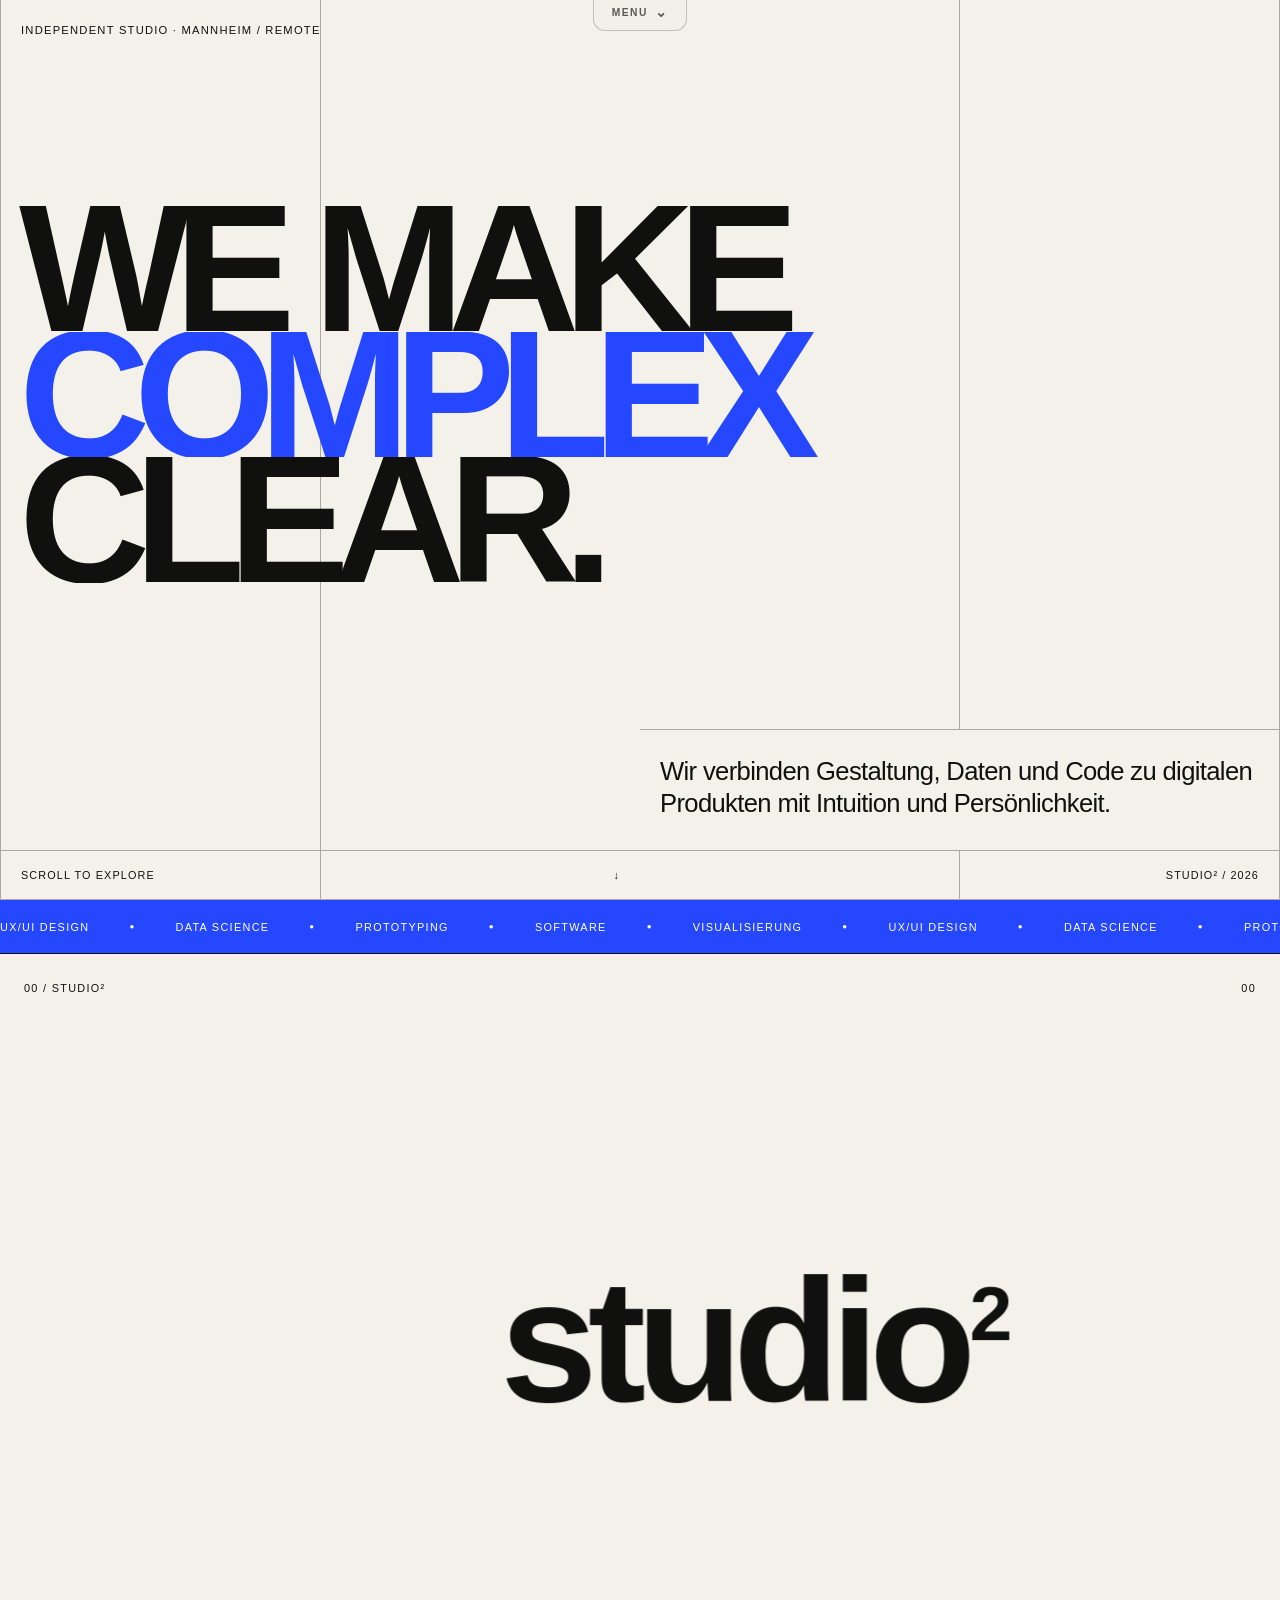
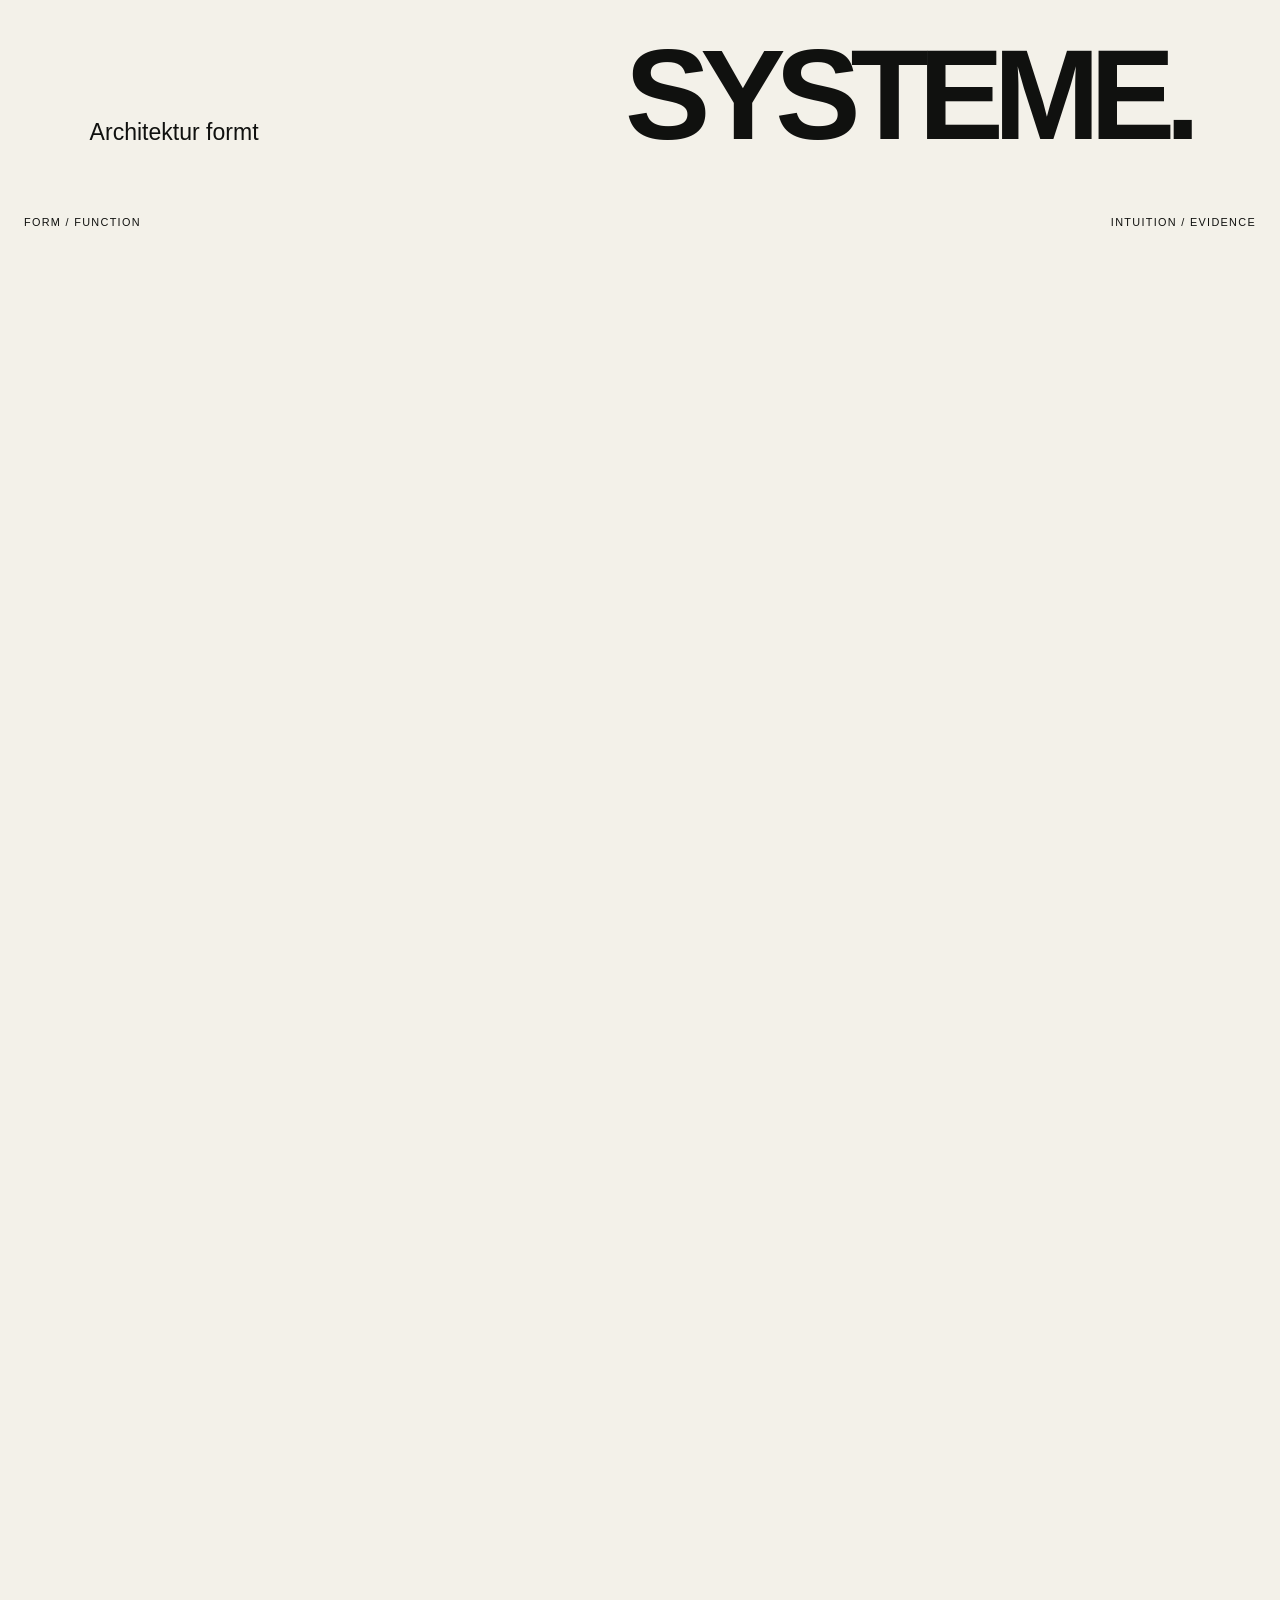
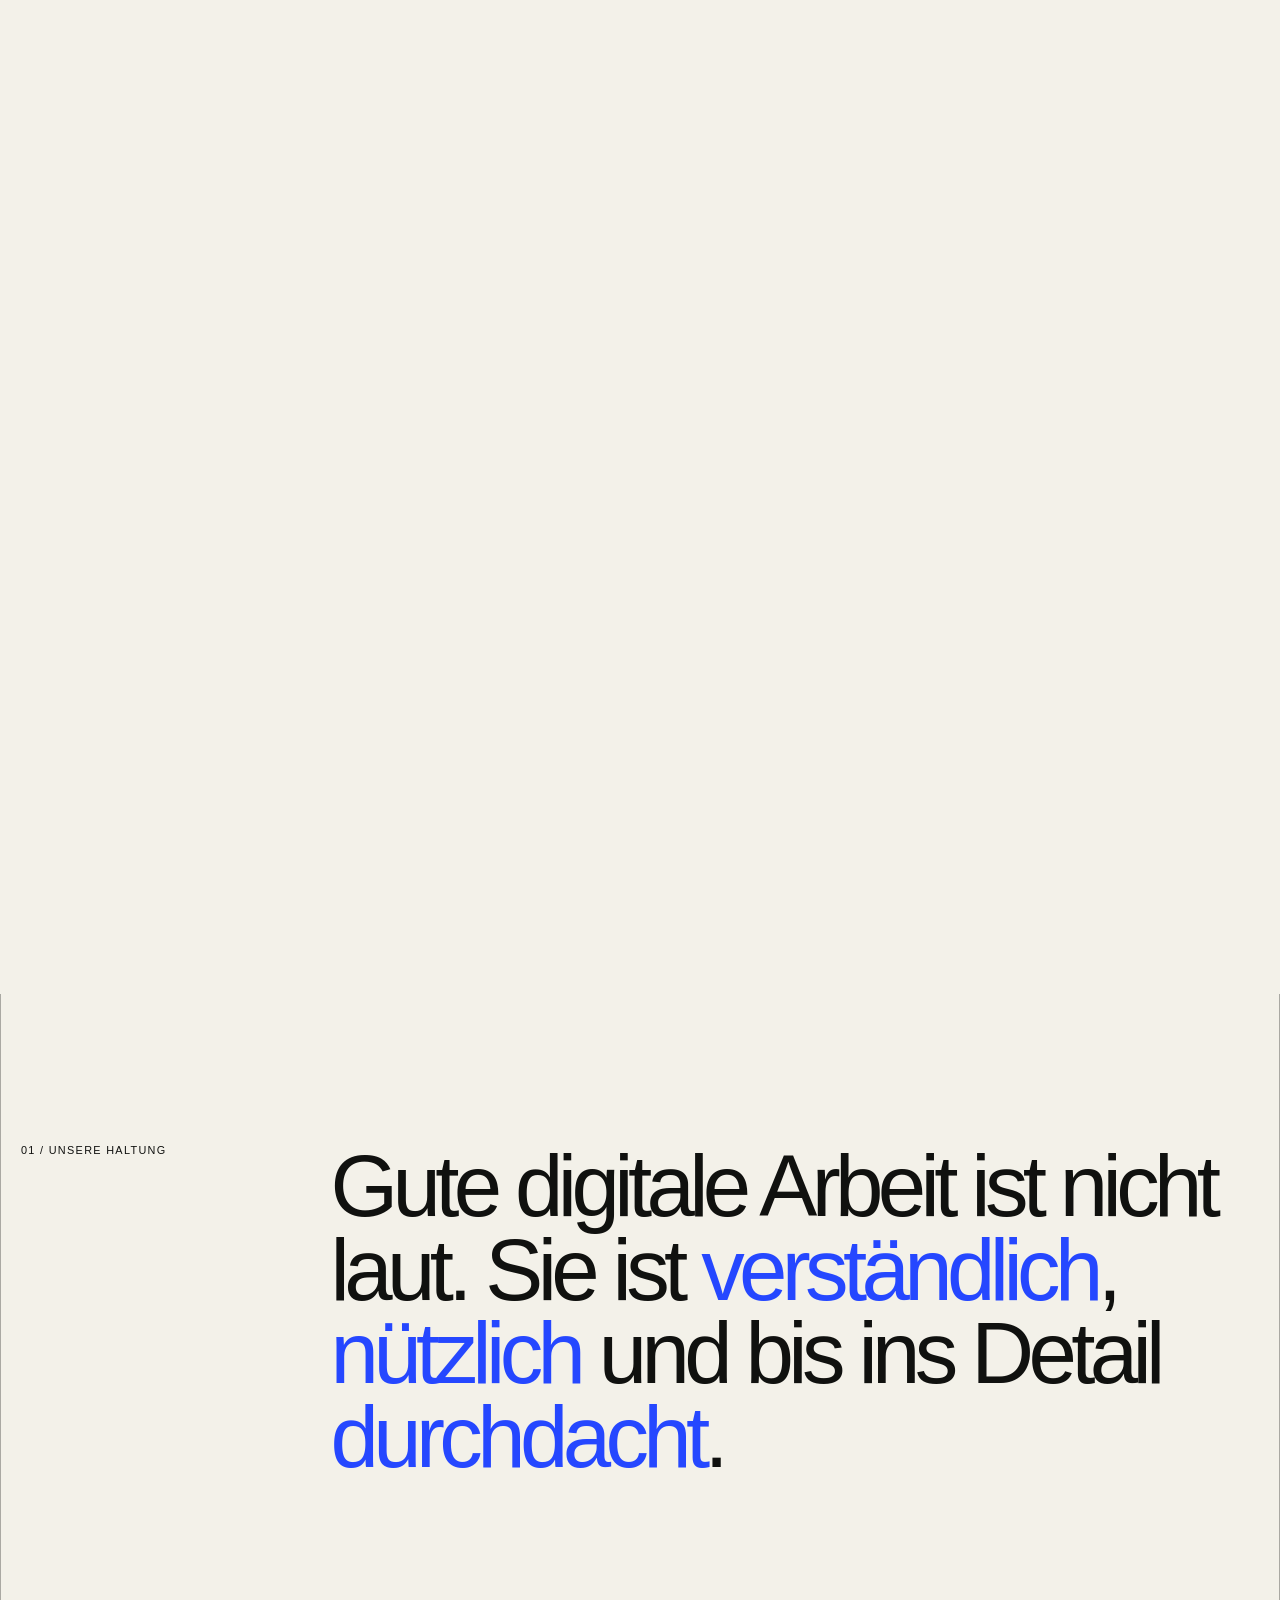
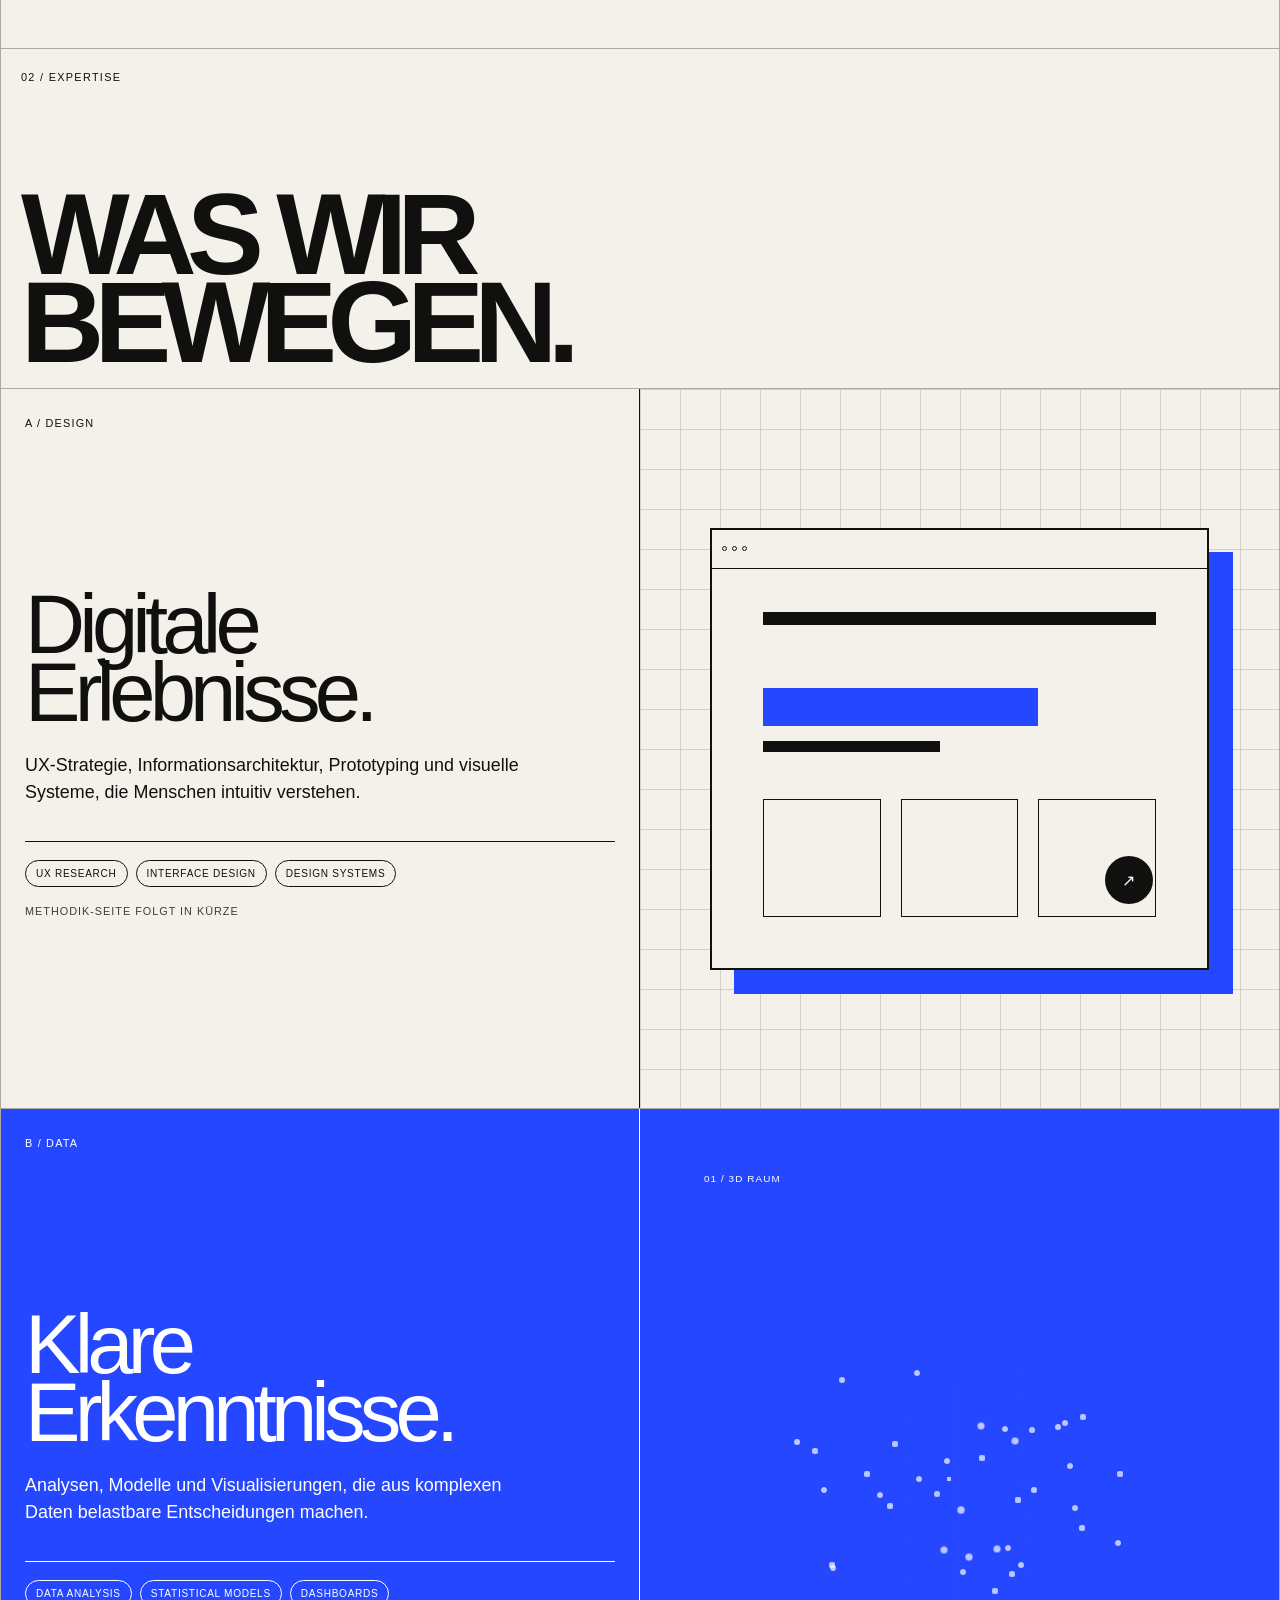
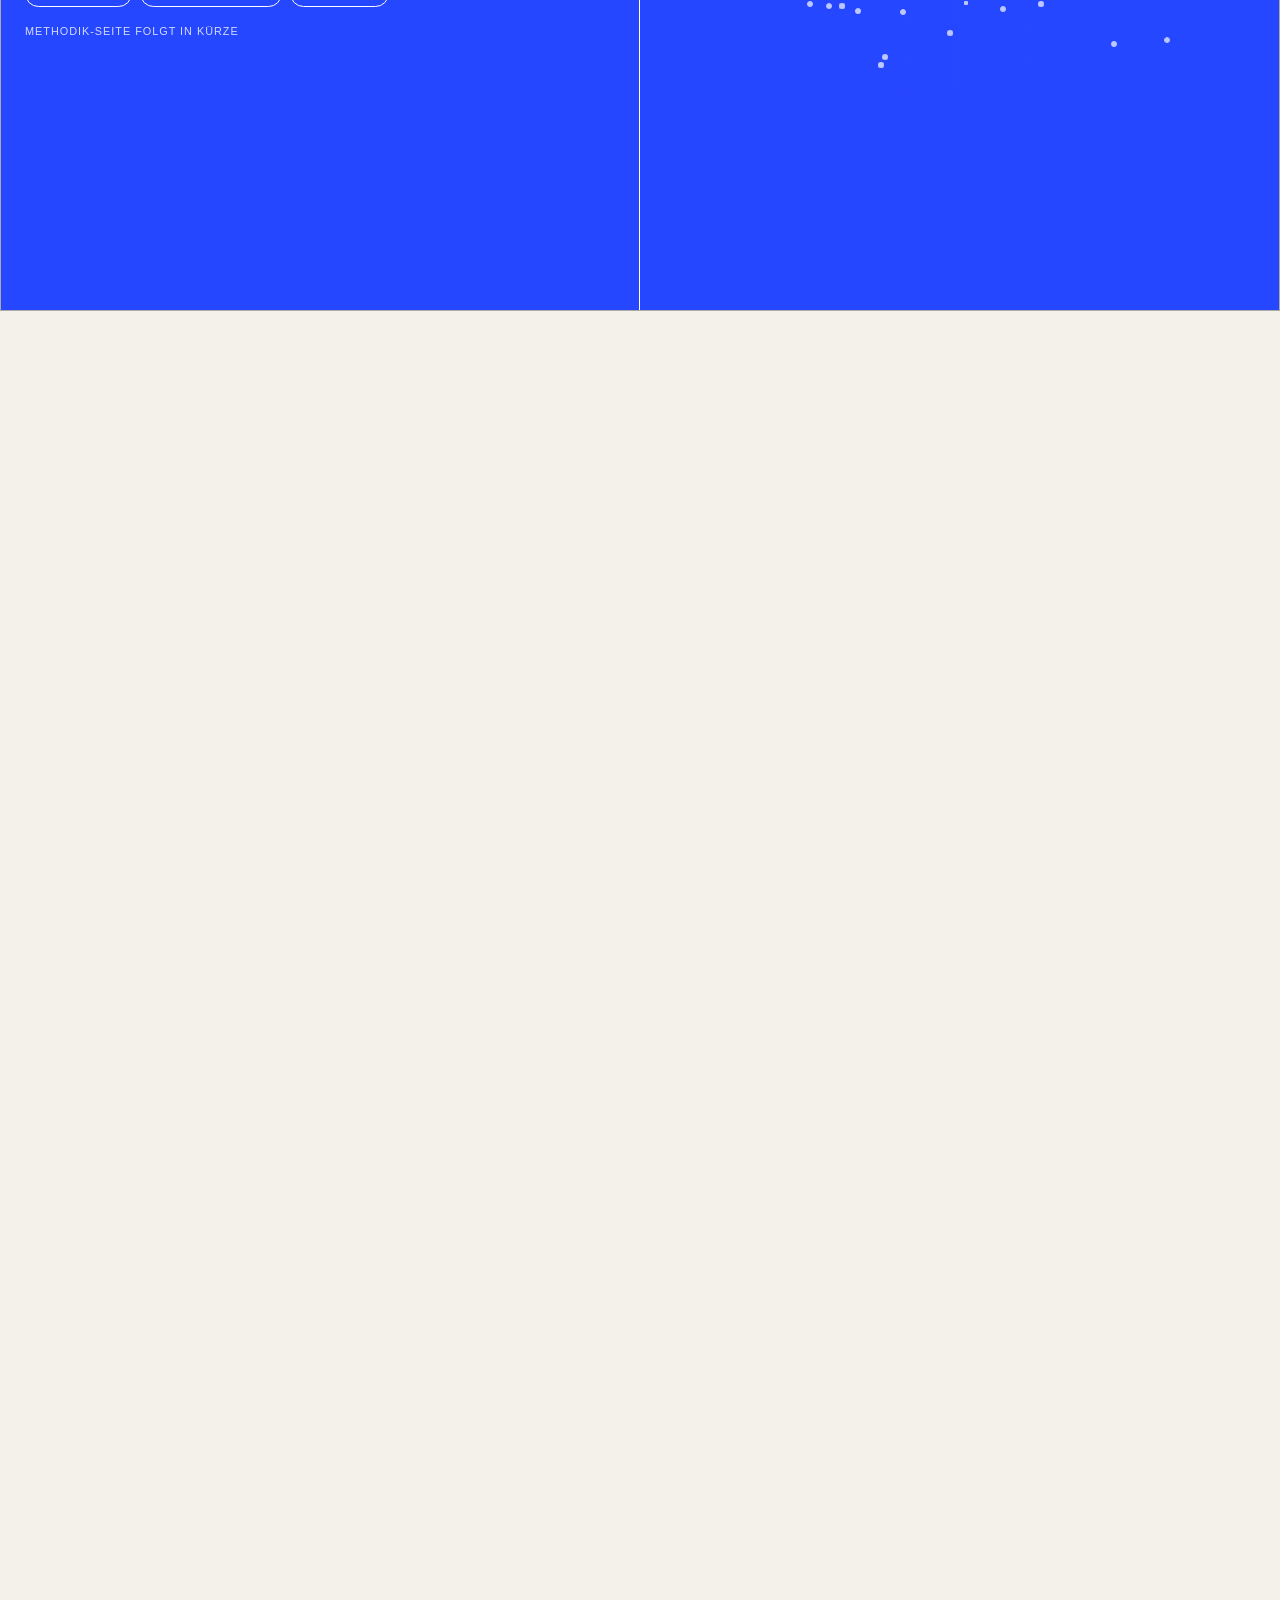
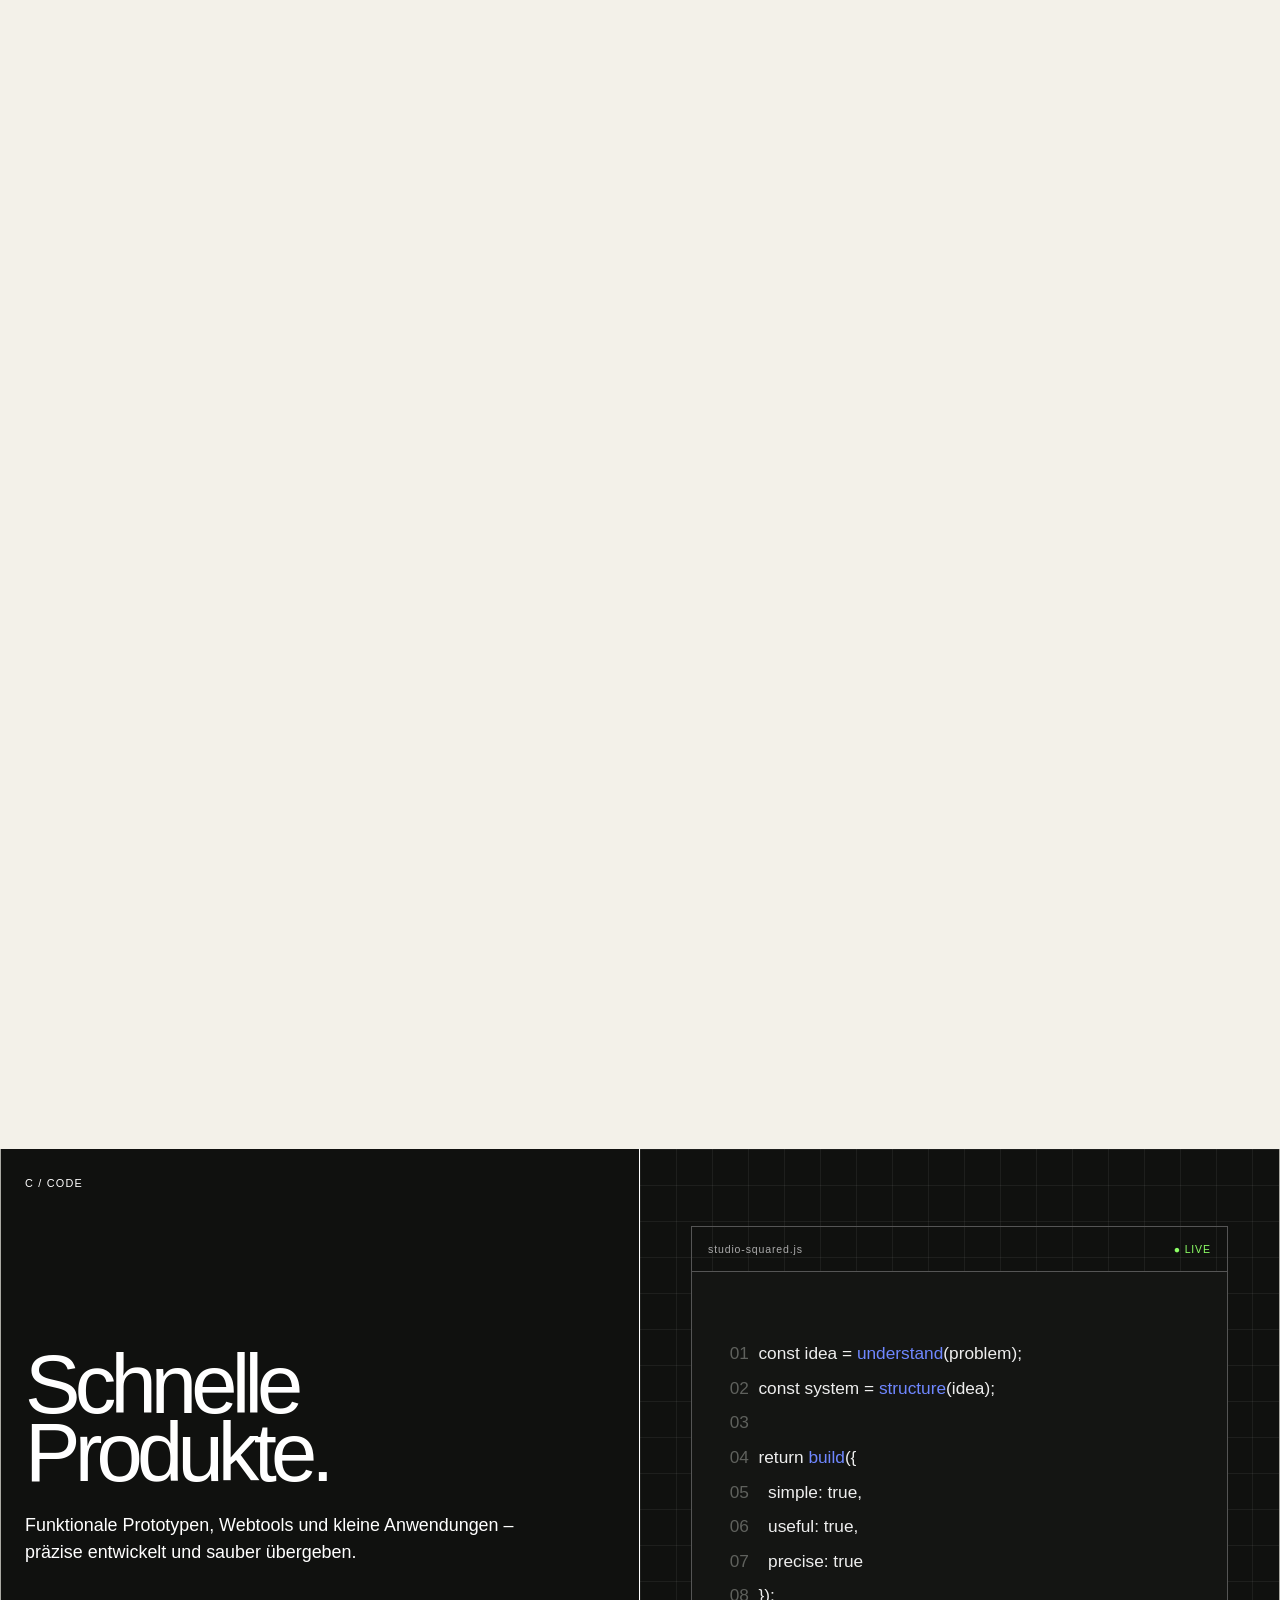
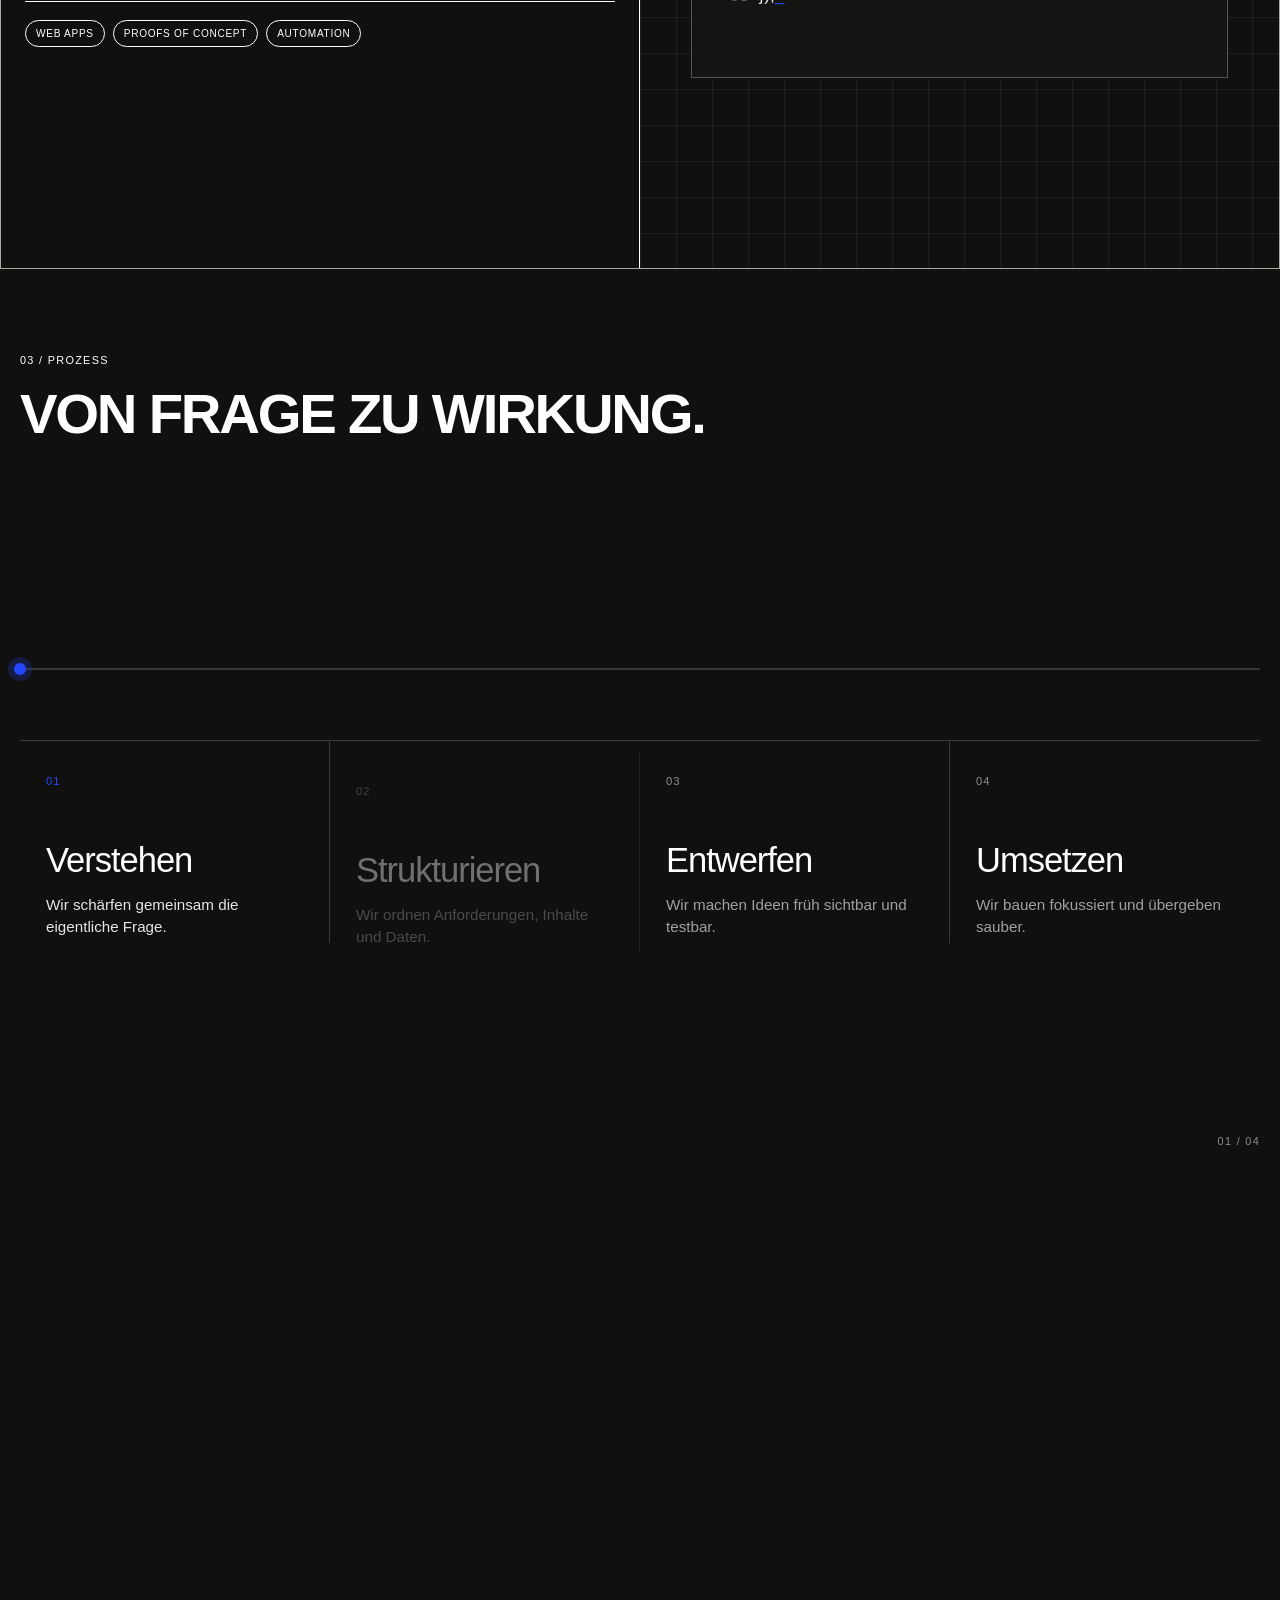
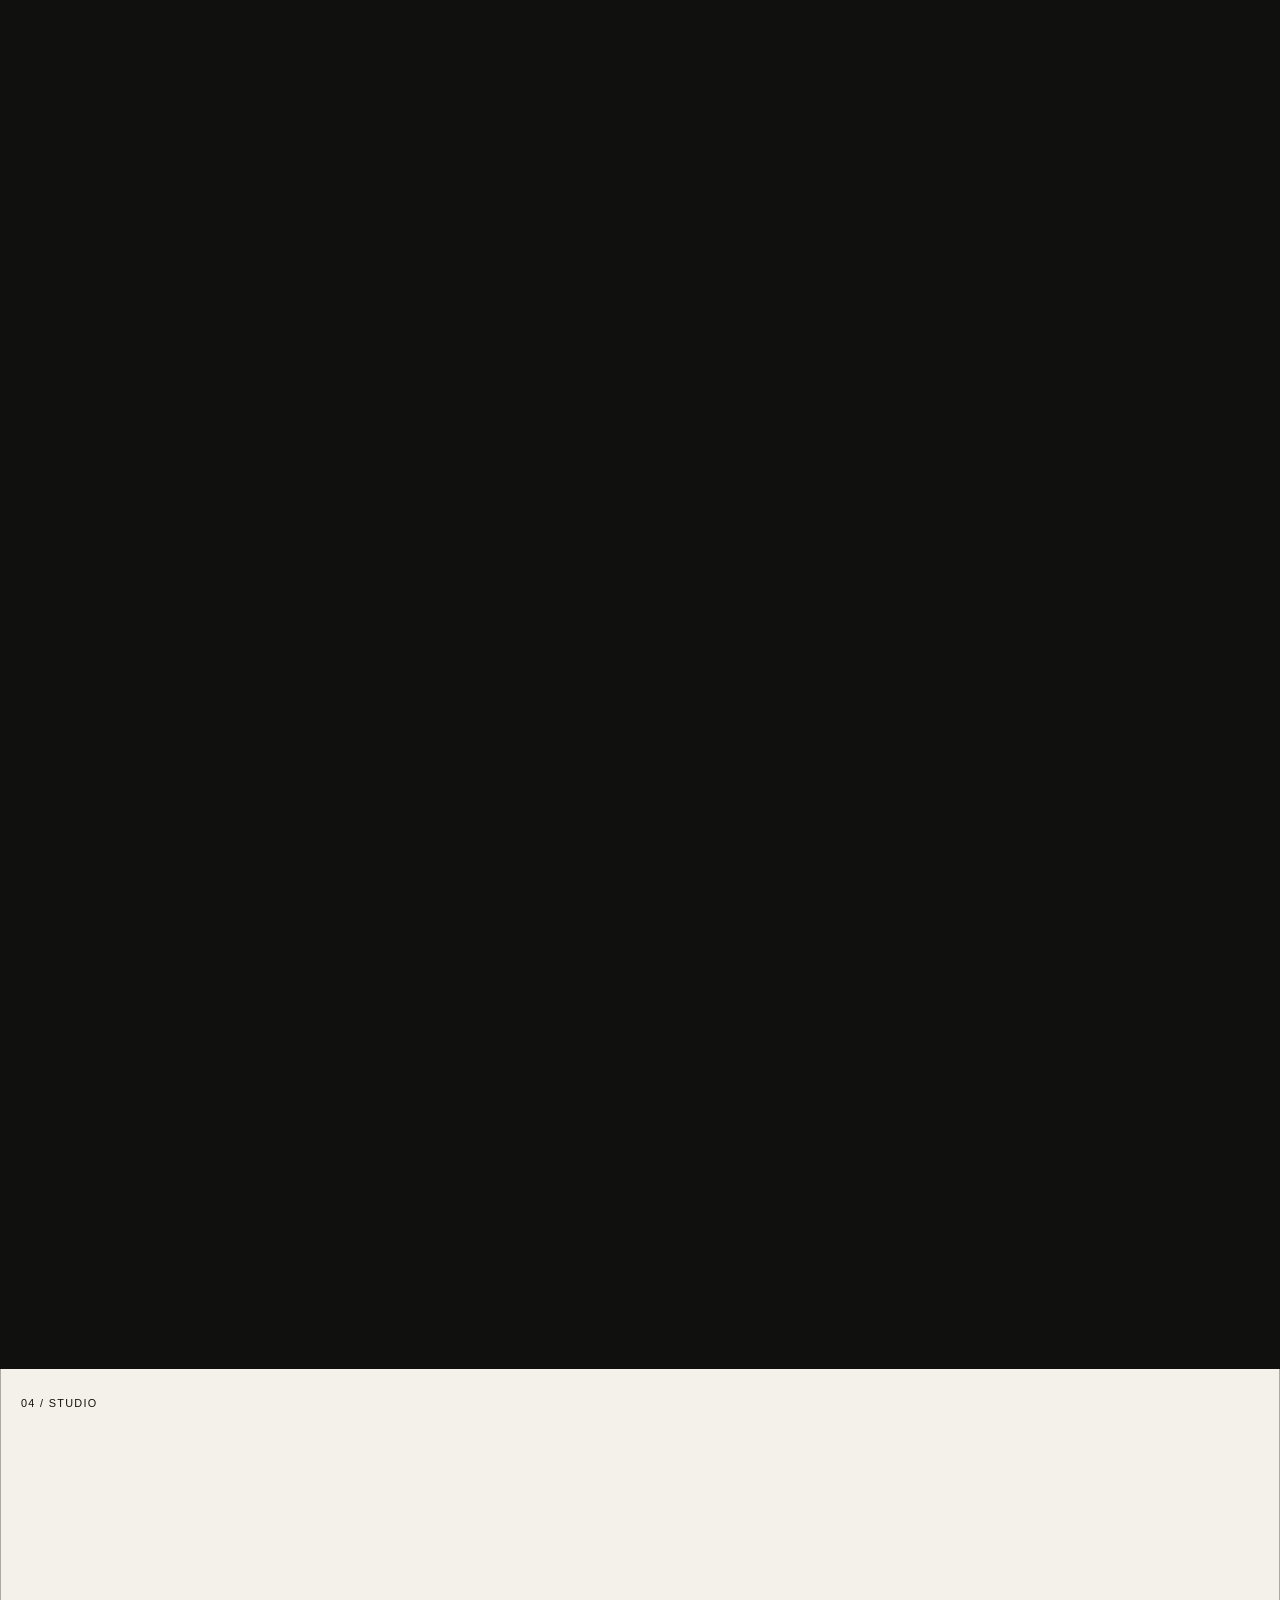
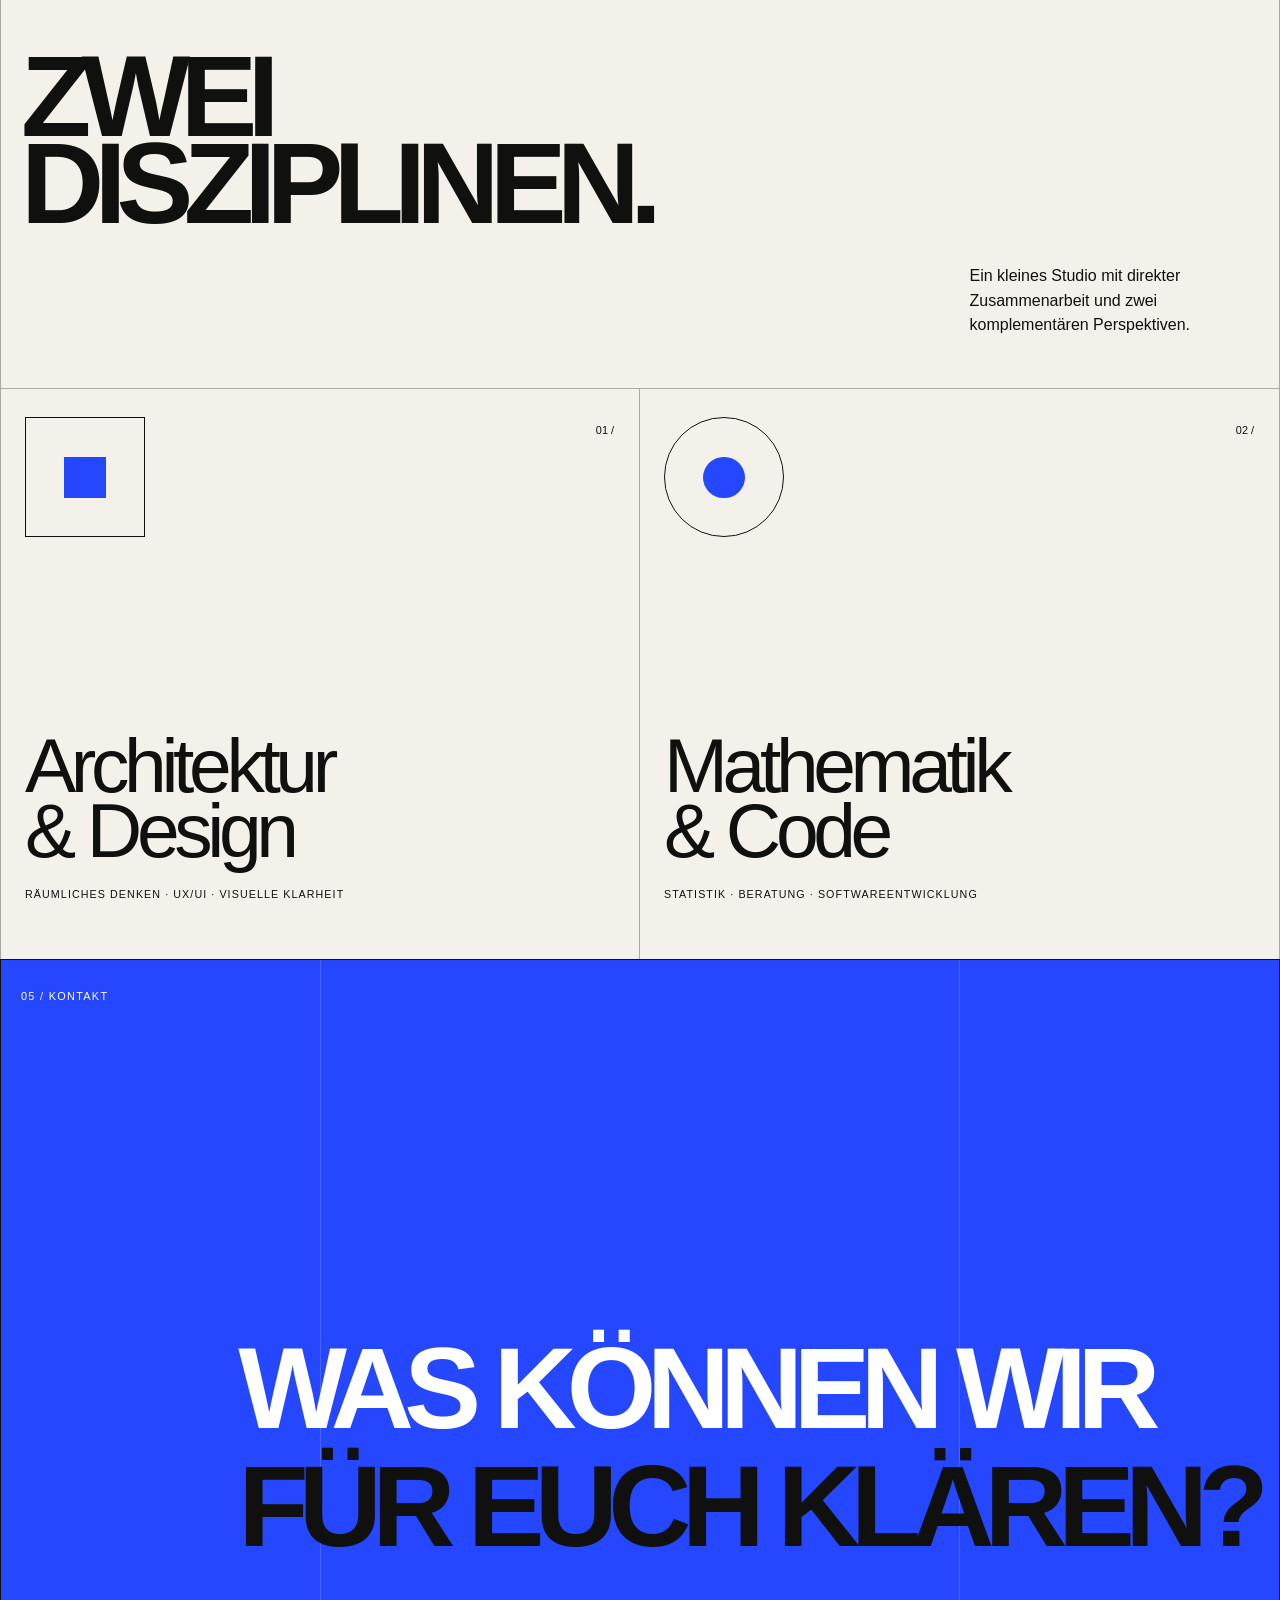
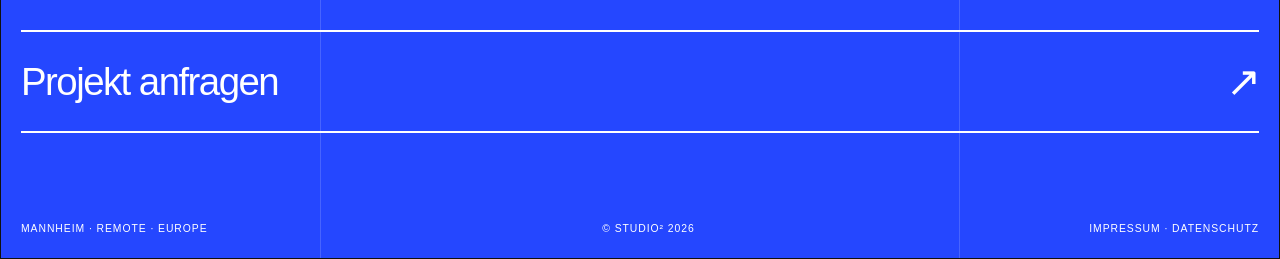
==== commit 7343cd9a: "Bug fixing and text changes" ====
--- a/index.html
+++ b/index.html
@@ -11,7 +11,7 @@
   <meta property="og:site_name" content="studio²">
   <meta name="twitter:card" content="summary">
   <title>studio² — Design × Data</title>
-  <link rel="stylesheet" href="styles.css?v=20260824-9">
+  <link rel="stylesheet" href="styles.css?v=20260824-10">
 </head>
 <body>
   <div class="intro" aria-hidden="true">
@@ -68,7 +68,7 @@
         <span class="hero-line hero-line--blue"><span>complex</span></span>
         <span class="hero-line"><span>clear.</span></span>
       </h1>
-      <p class="hero-note reveal-now">Wir verbinden Gestaltung, Daten und Code zu digitalen Produkten, die sich einfach anfühlen.</p>
+      <p class="hero-note reveal-now">Wir verbinden Gestaltung, Daten und Code zu digitalen Produkten mit Intuition und Persönlichkeit.</p>
       <div class="hero-meta reveal-now"><span>Scroll to explore</span><span class="scroll-arrow">↓</span></div>
       <div class="hero-index reveal-now">studio² / 2026</div>
     </section>
--- a/styles.css
+++ b/styles.css
@@ -145,7 +145,7 @@
 .hero-line:nth-child(3) > span { animation-delay:1.75s; }
 .hero-line--blue { color:var(--blue); }
 @keyframes lineUp { to { transform:translateY(0); } }
-.hero-note { grid-column:3/5; z-index:2; margin:0; align-self:end; padding:26px 20px 30px; border-top:1px solid var(--line); font-size:clamp(1.15rem,2vw,1.75rem); line-height:1.25; letter-spacing:-.025em; }
+.hero-note { grid-column:3/5; z-index:2; margin:0; align-self:end; padding:26px 20px 30px; border-top:1px solid var(--line); background:var(--paper); font-size:clamp(1.15rem,2vw,1.75rem); line-height:1.25; letter-spacing:-.025em; }
 .hero-meta, .hero-index { z-index:2; padding:18px 20px; border-top:1px solid var(--line); font-size:.68rem; letter-spacing:.1em; text-transform:uppercase; }
 .hero-meta { grid-column:1/3; display:flex; justify-content:space-between; }
 .hero-index { grid-column:3/5; text-align:right; }
@@ -342,7 +342,7 @@
 .cv-person-index { align-self:flex-start; font-size:.7rem; letter-spacing:.12em; text-transform:uppercase; opacity:.7; }
 .cv-person-portrait { width:96px; height:96px; flex:0 0 auto; display:grid; place-items:center; border:1px solid currentColor; font-size:1.05rem; font-weight:700; letter-spacing:-.02em; overflow:hidden; }
 .cv-person-portrait img { width:100%; height:100%; object-fit:cover; display:block; }
-.cv-person-portrait--photo { width:min(30vw,180px); height:min(37vw,225px); }
+.cv-person-portrait--photo { width:min(36vw,240px); height:min(45vw,300px); }
 .cv-person-head h2 { margin:0 0 12px; font-size:clamp(2.2rem,5.2vw,4.4rem); font-weight:700; line-height:.92; letter-spacing:-.05em; text-transform:uppercase; }
 .cv-person-head h2 span { display:block; font-size:.42em; font-weight:500; letter-spacing:.02em; text-transform:none; opacity:.7; margin-top:6px; }
 .cv-person-head p { margin:0; max-width:480px; font-size:1.02rem; line-height:1.55; }
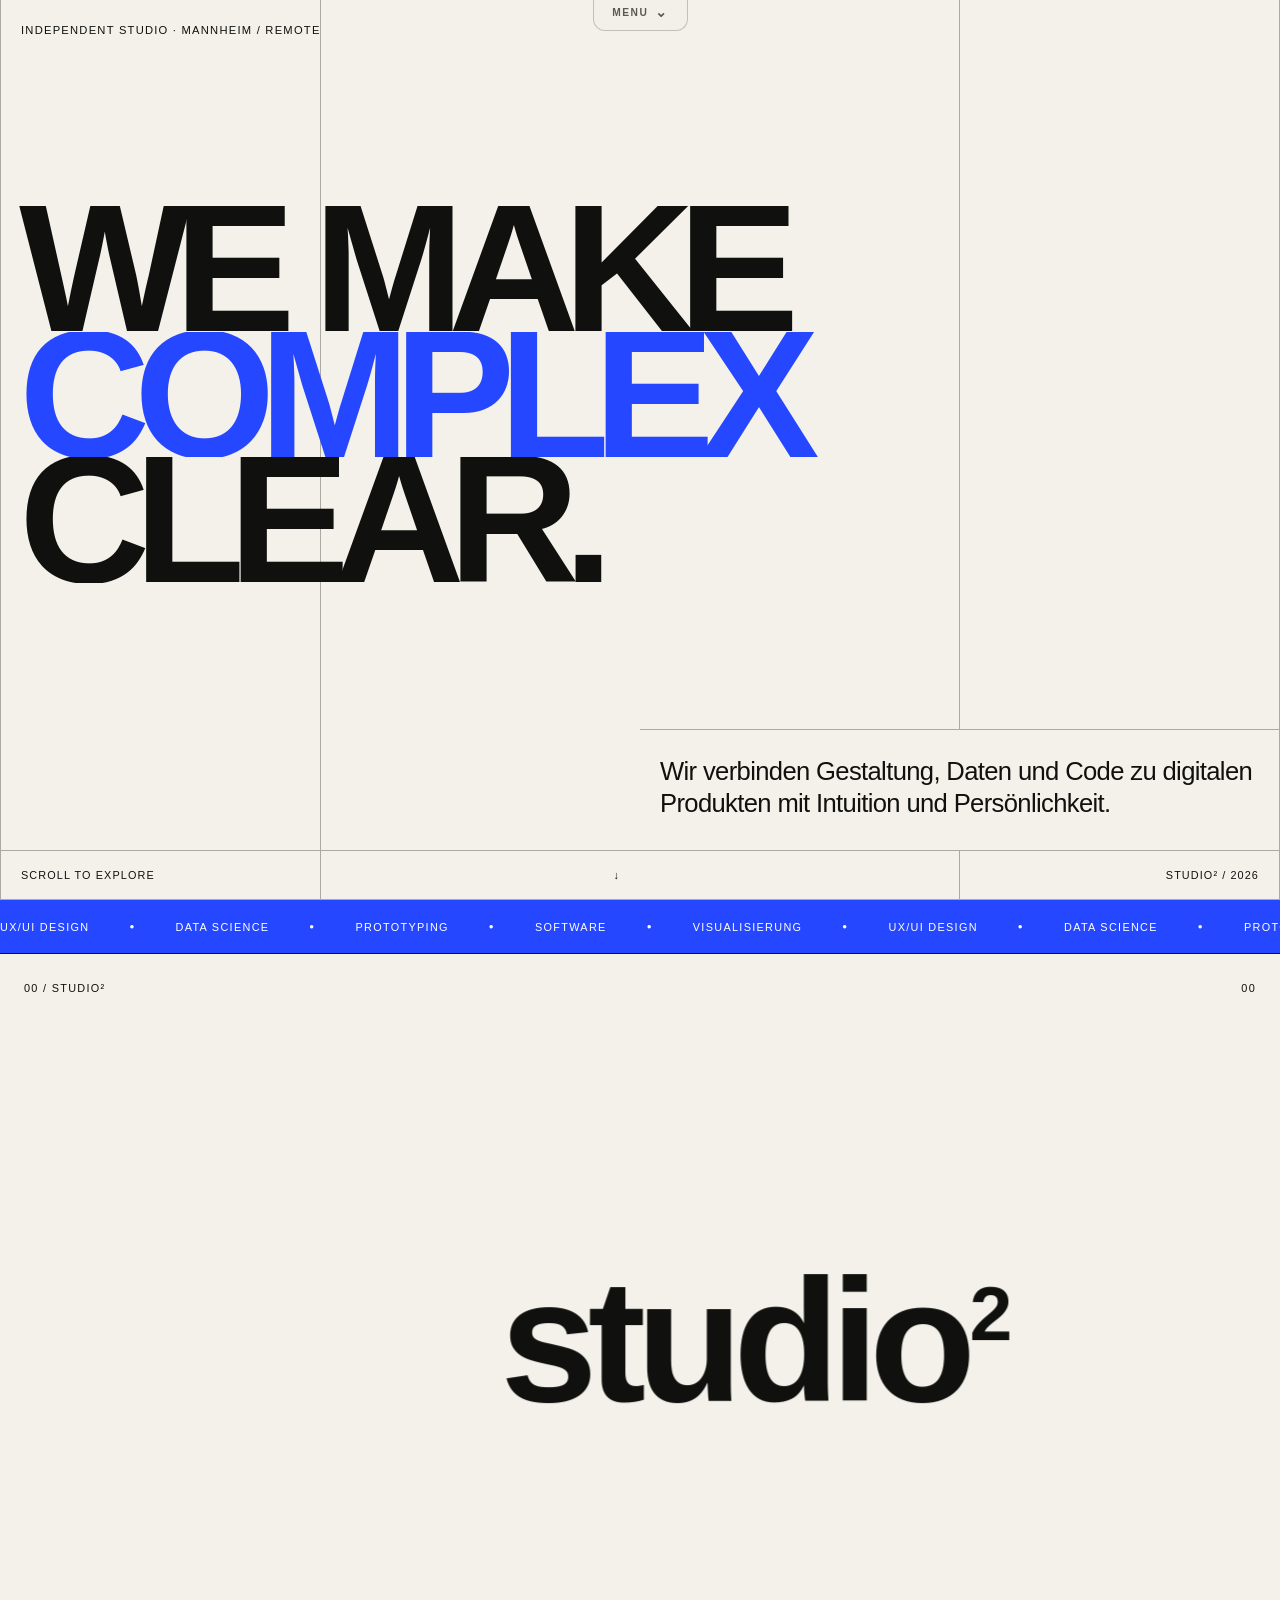
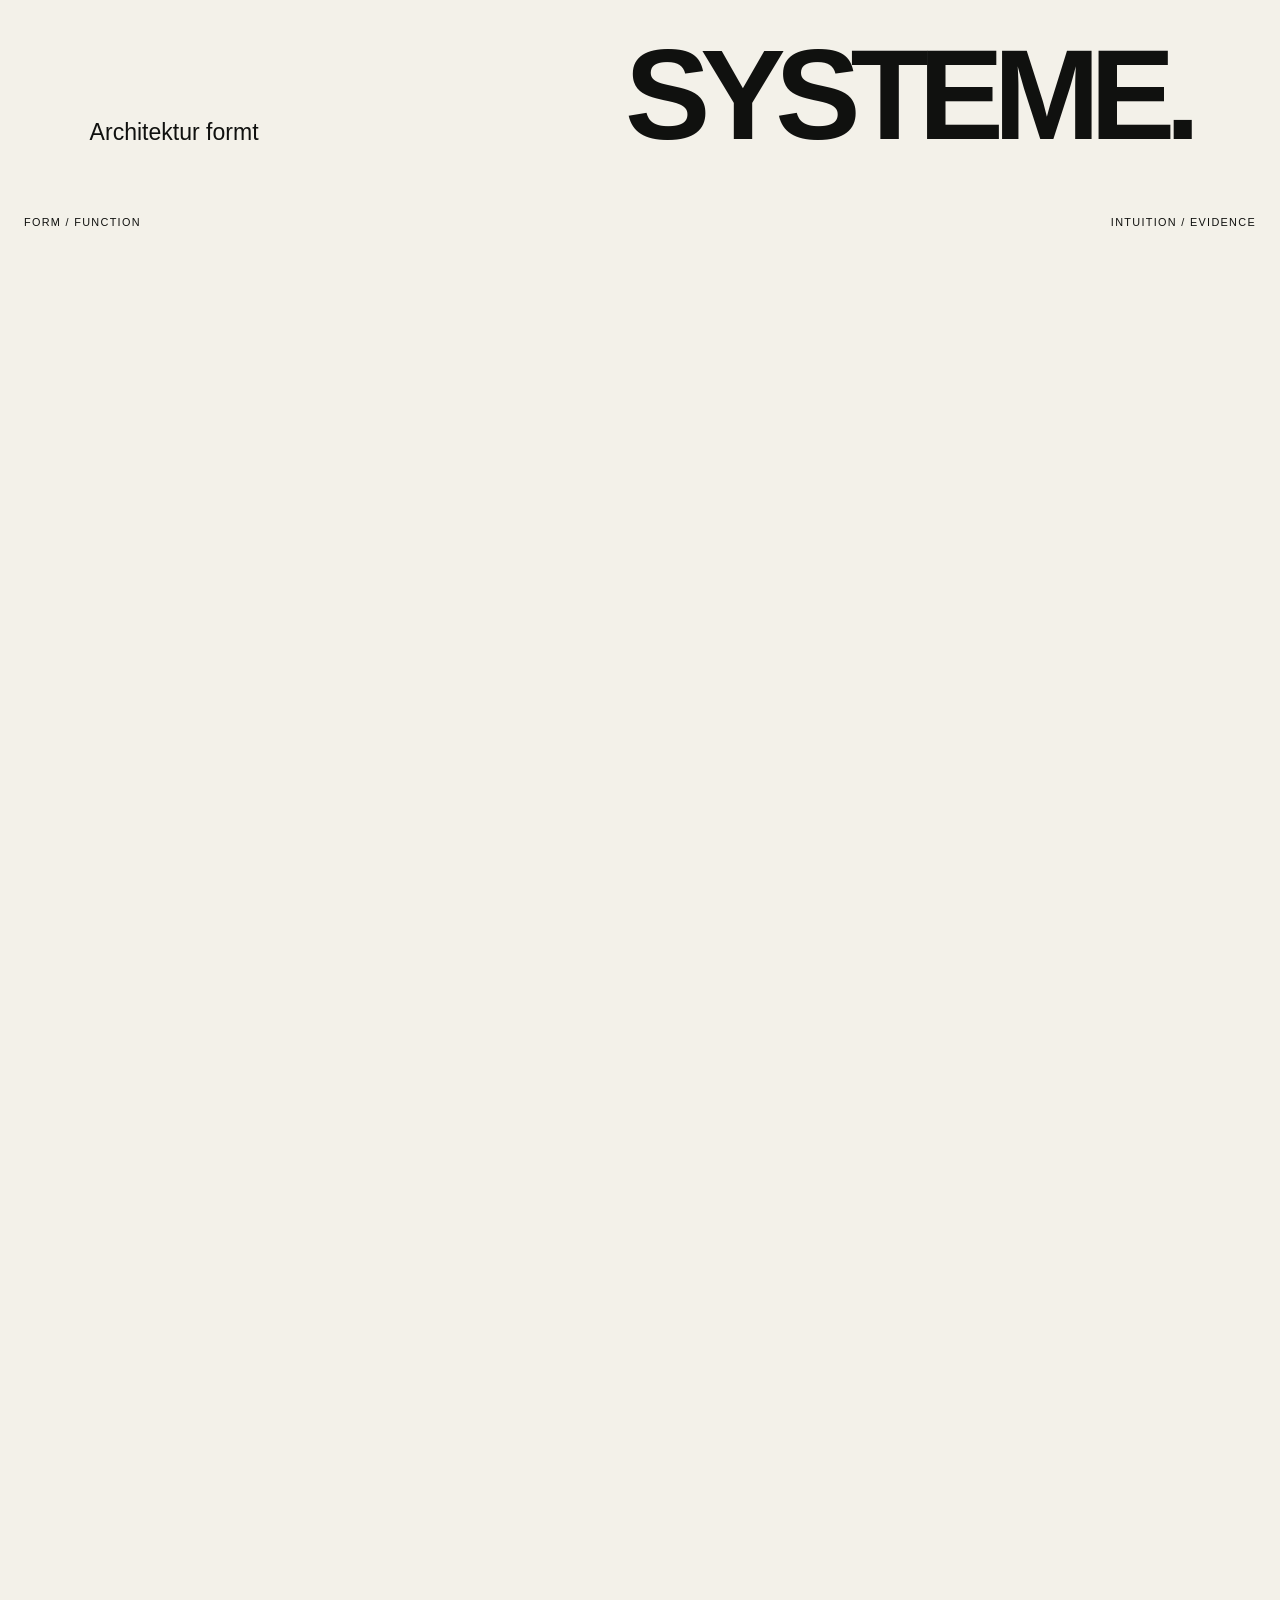
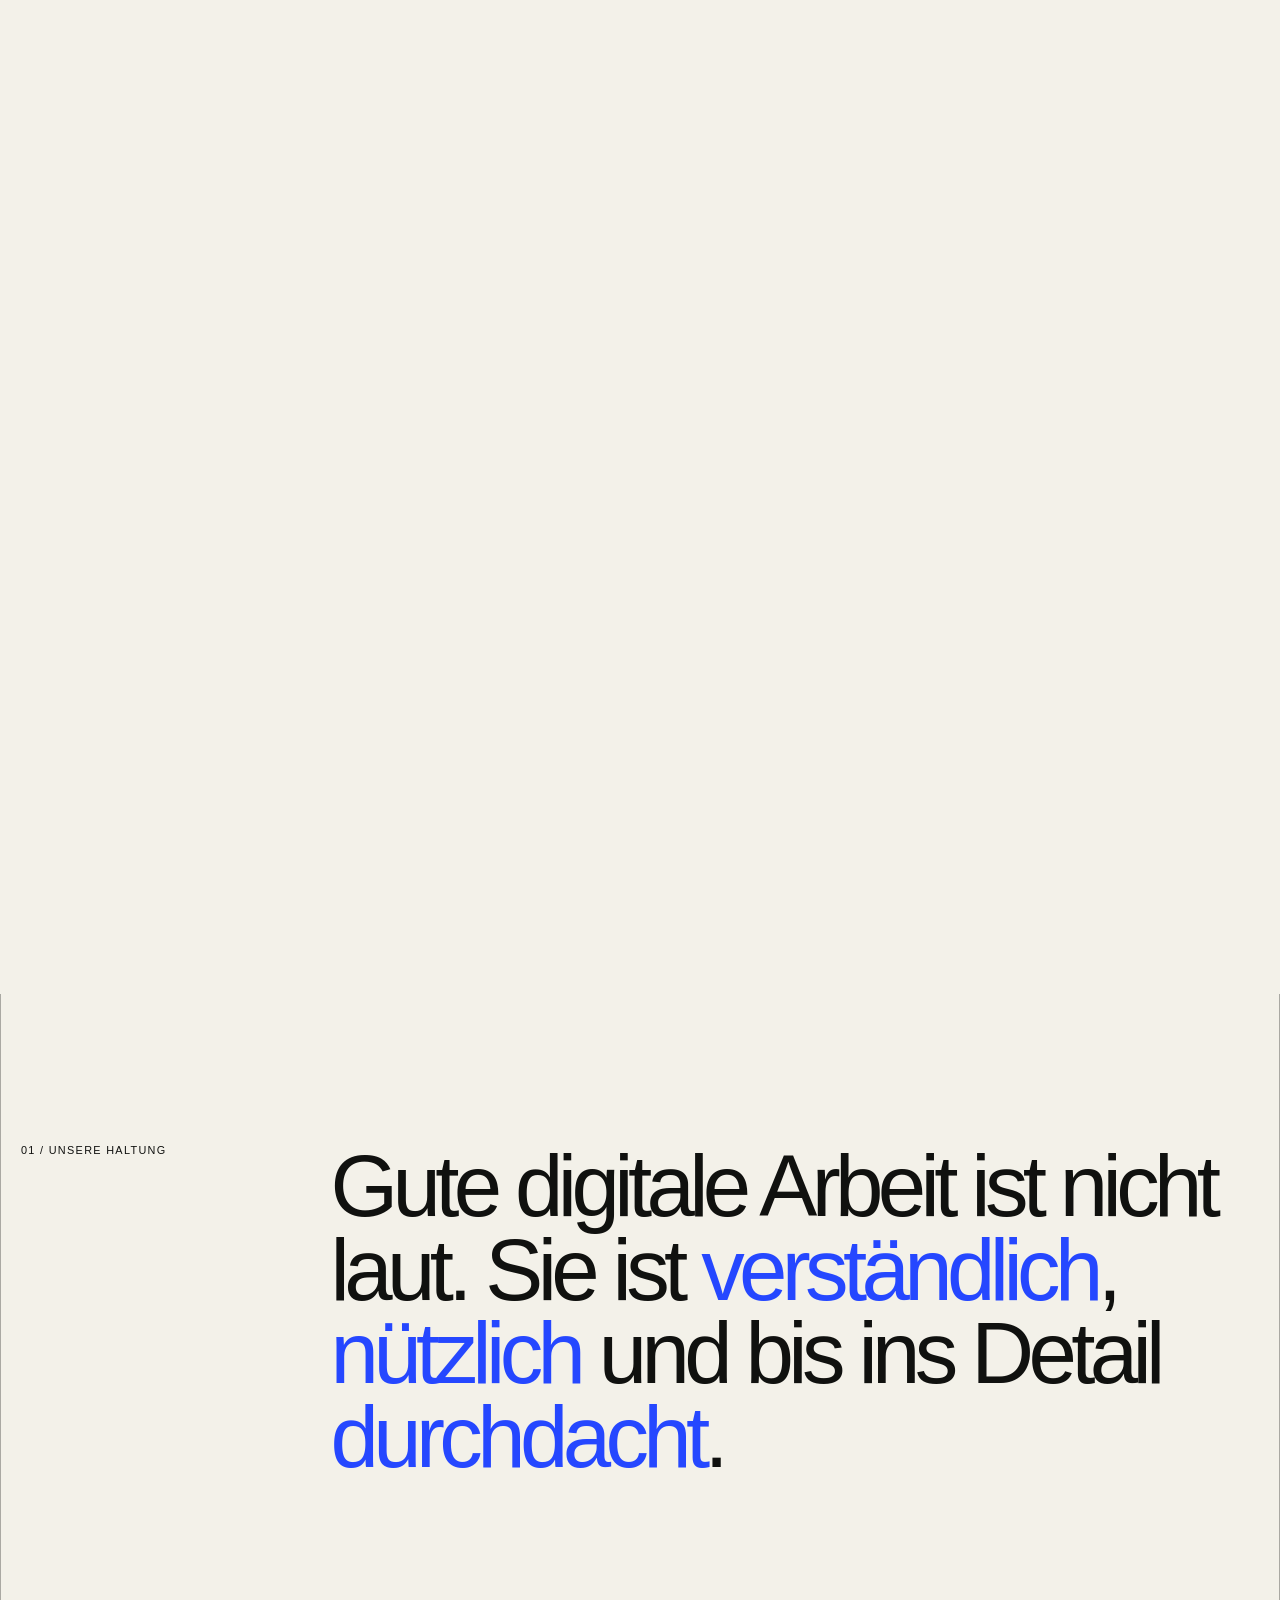
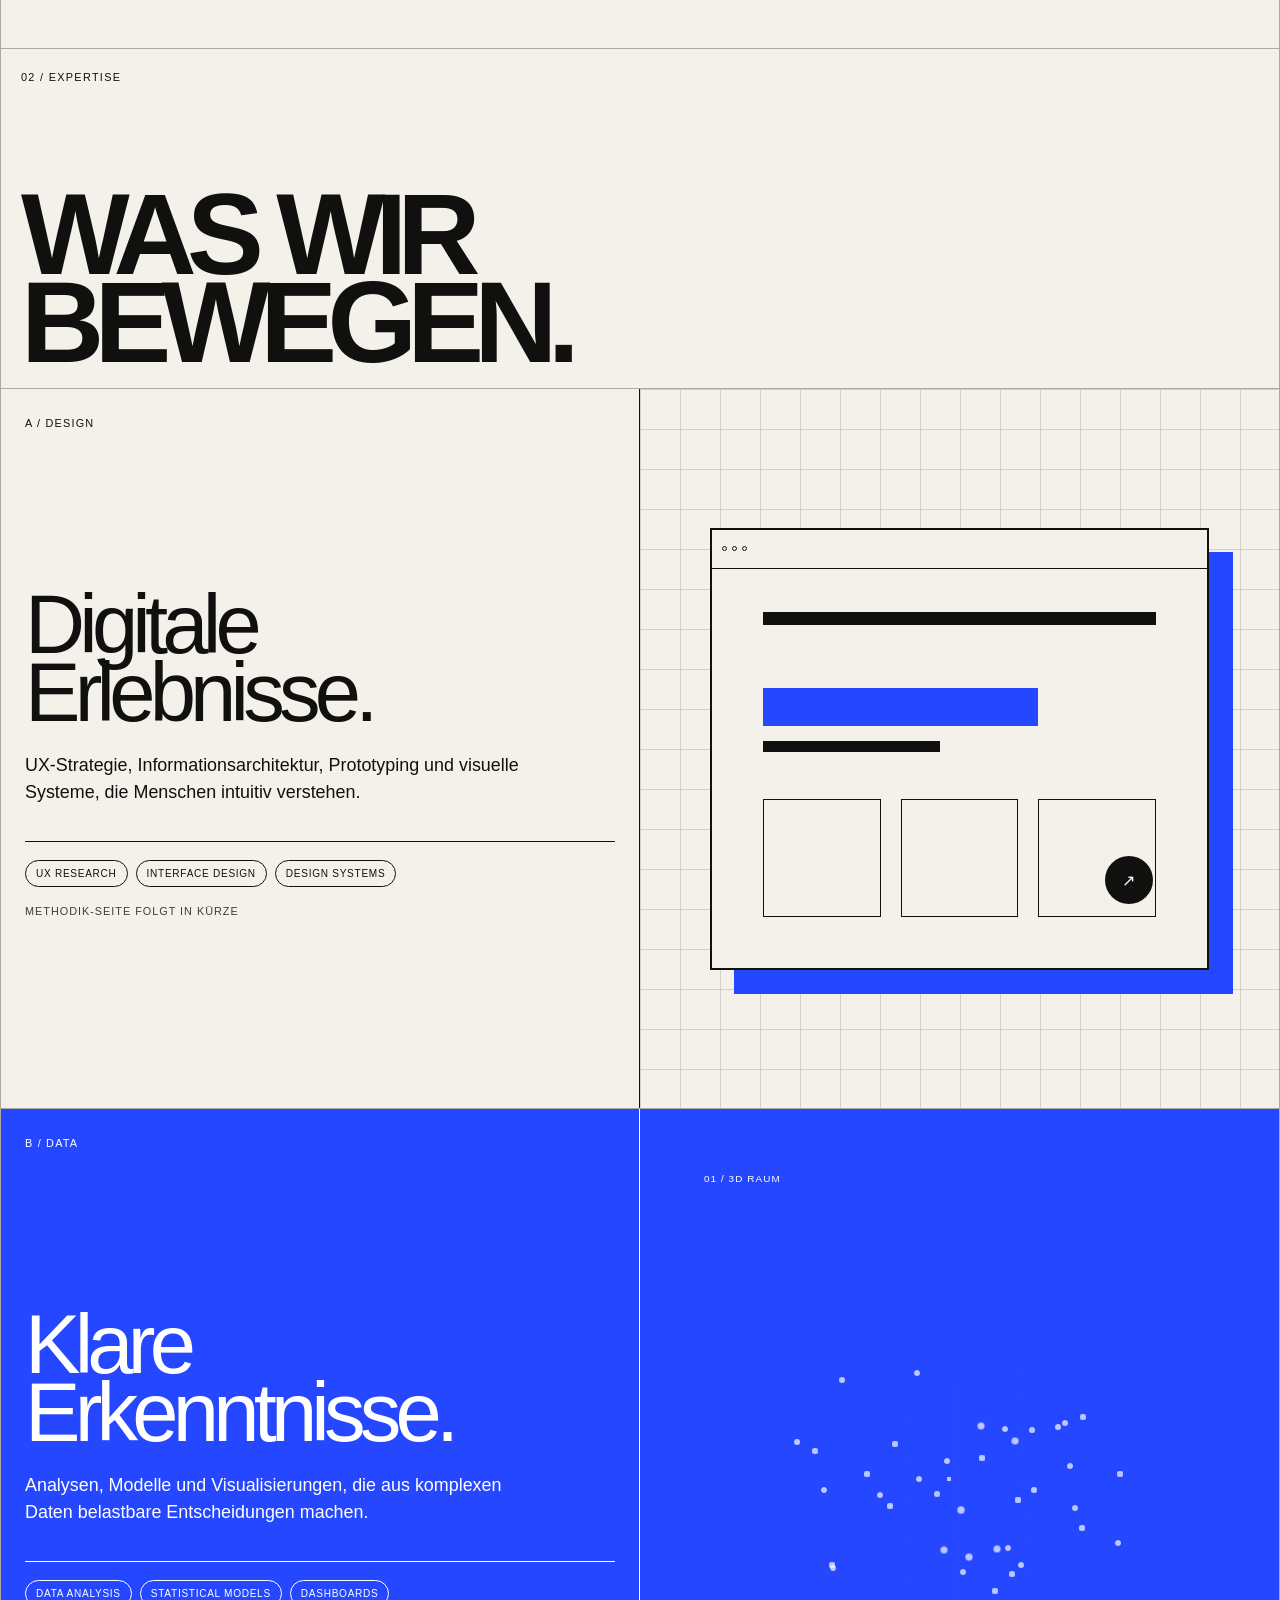
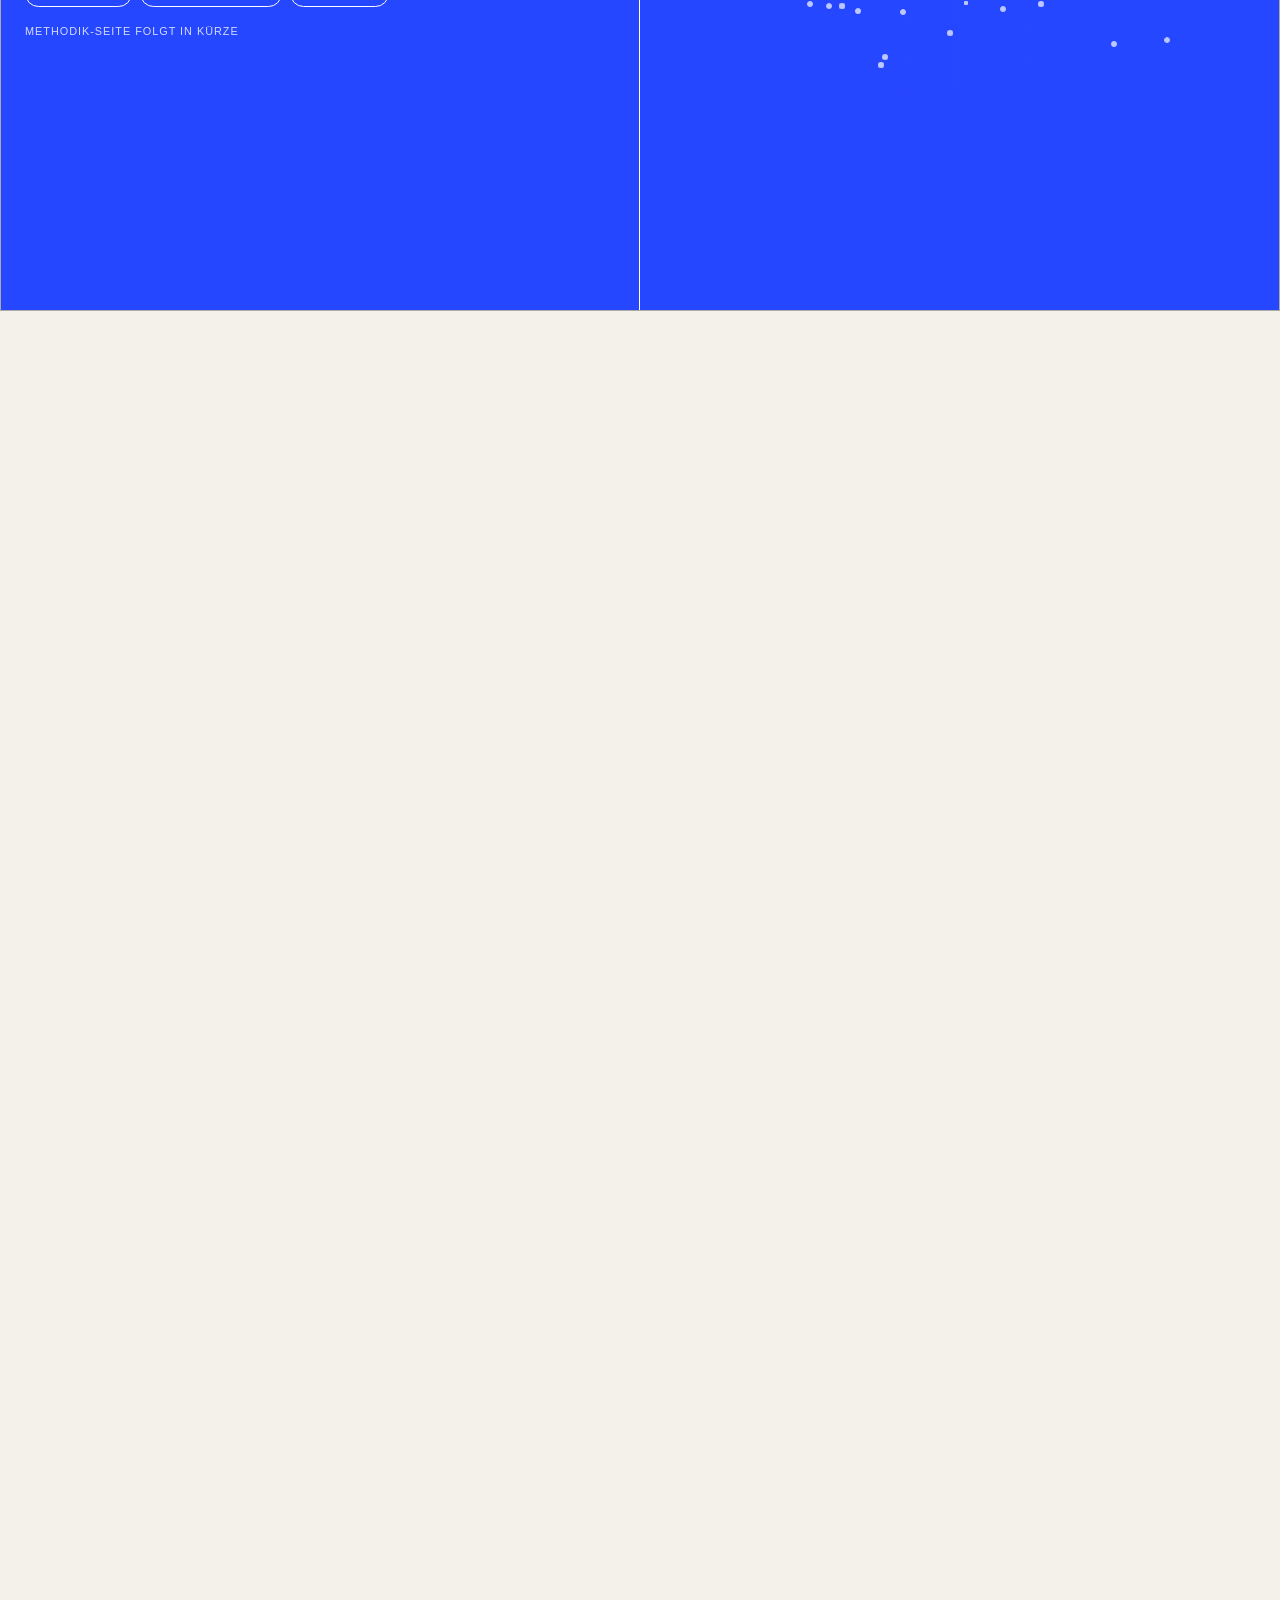
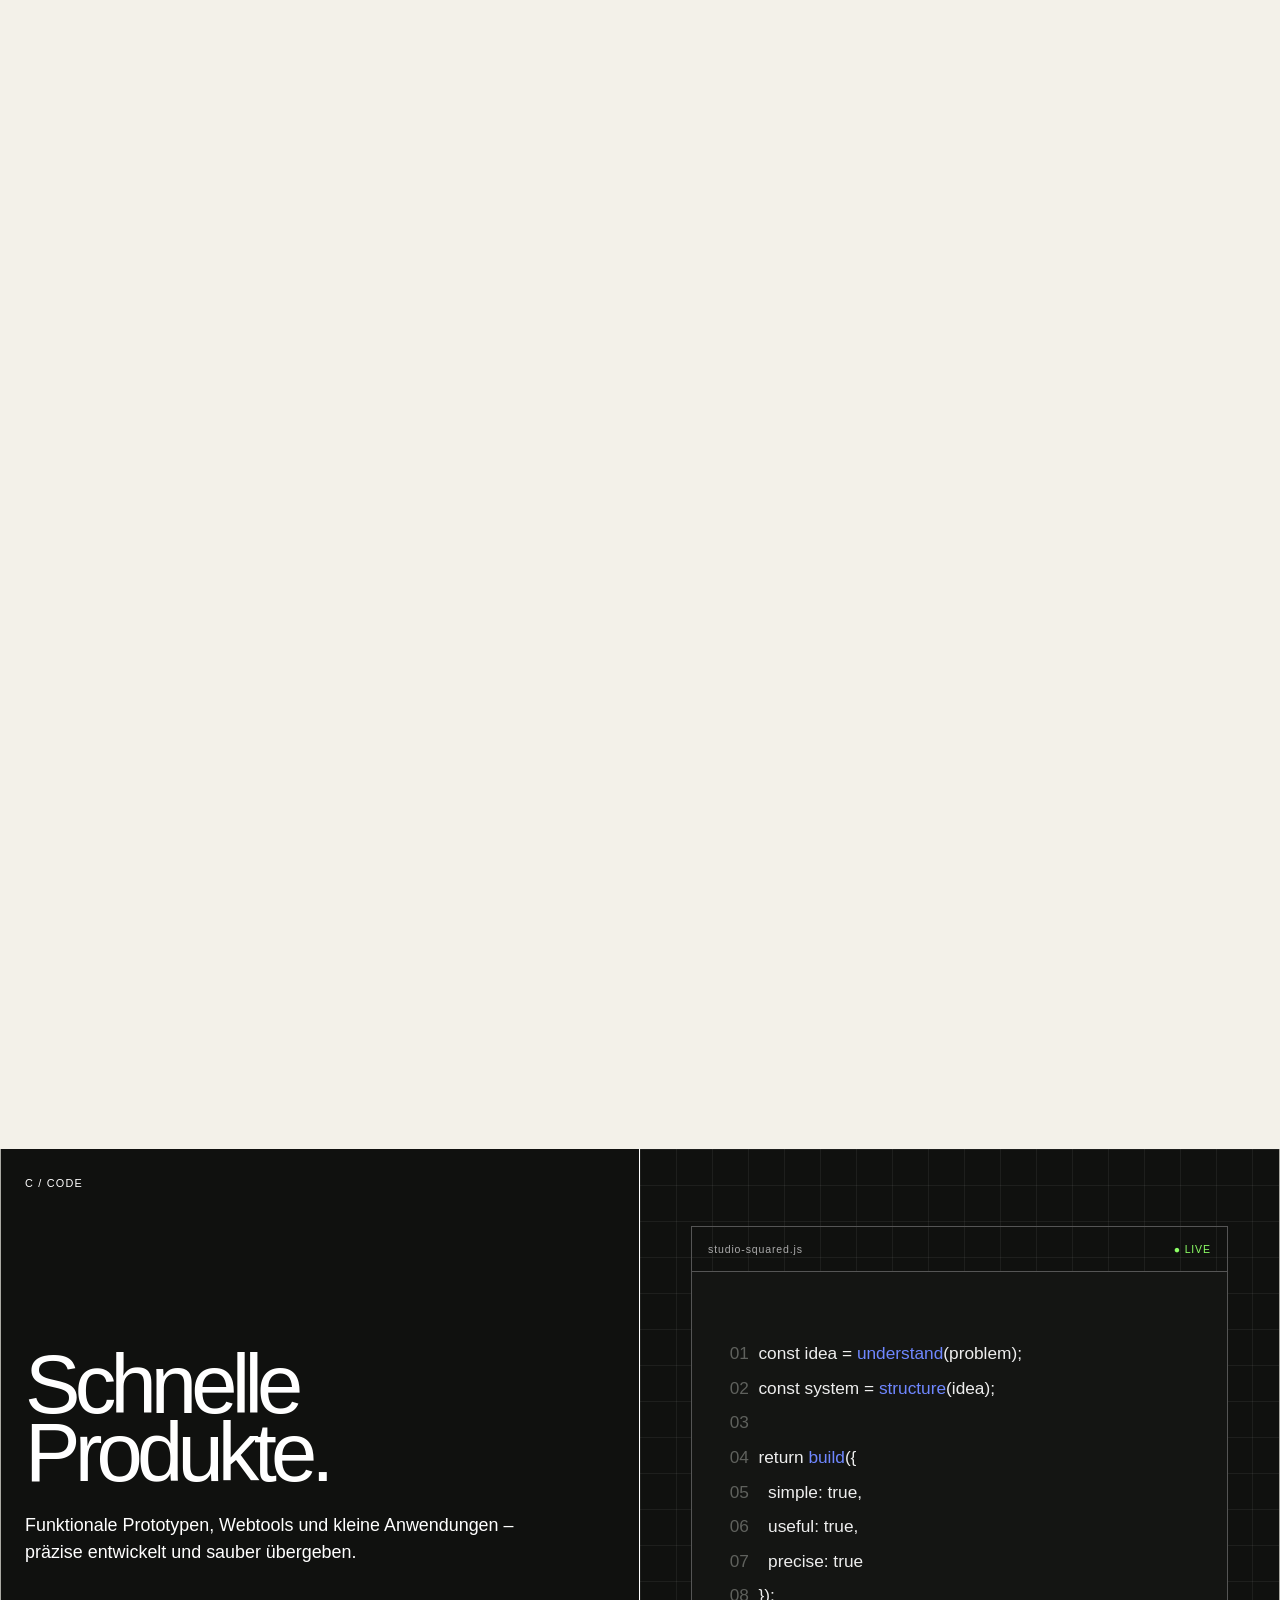
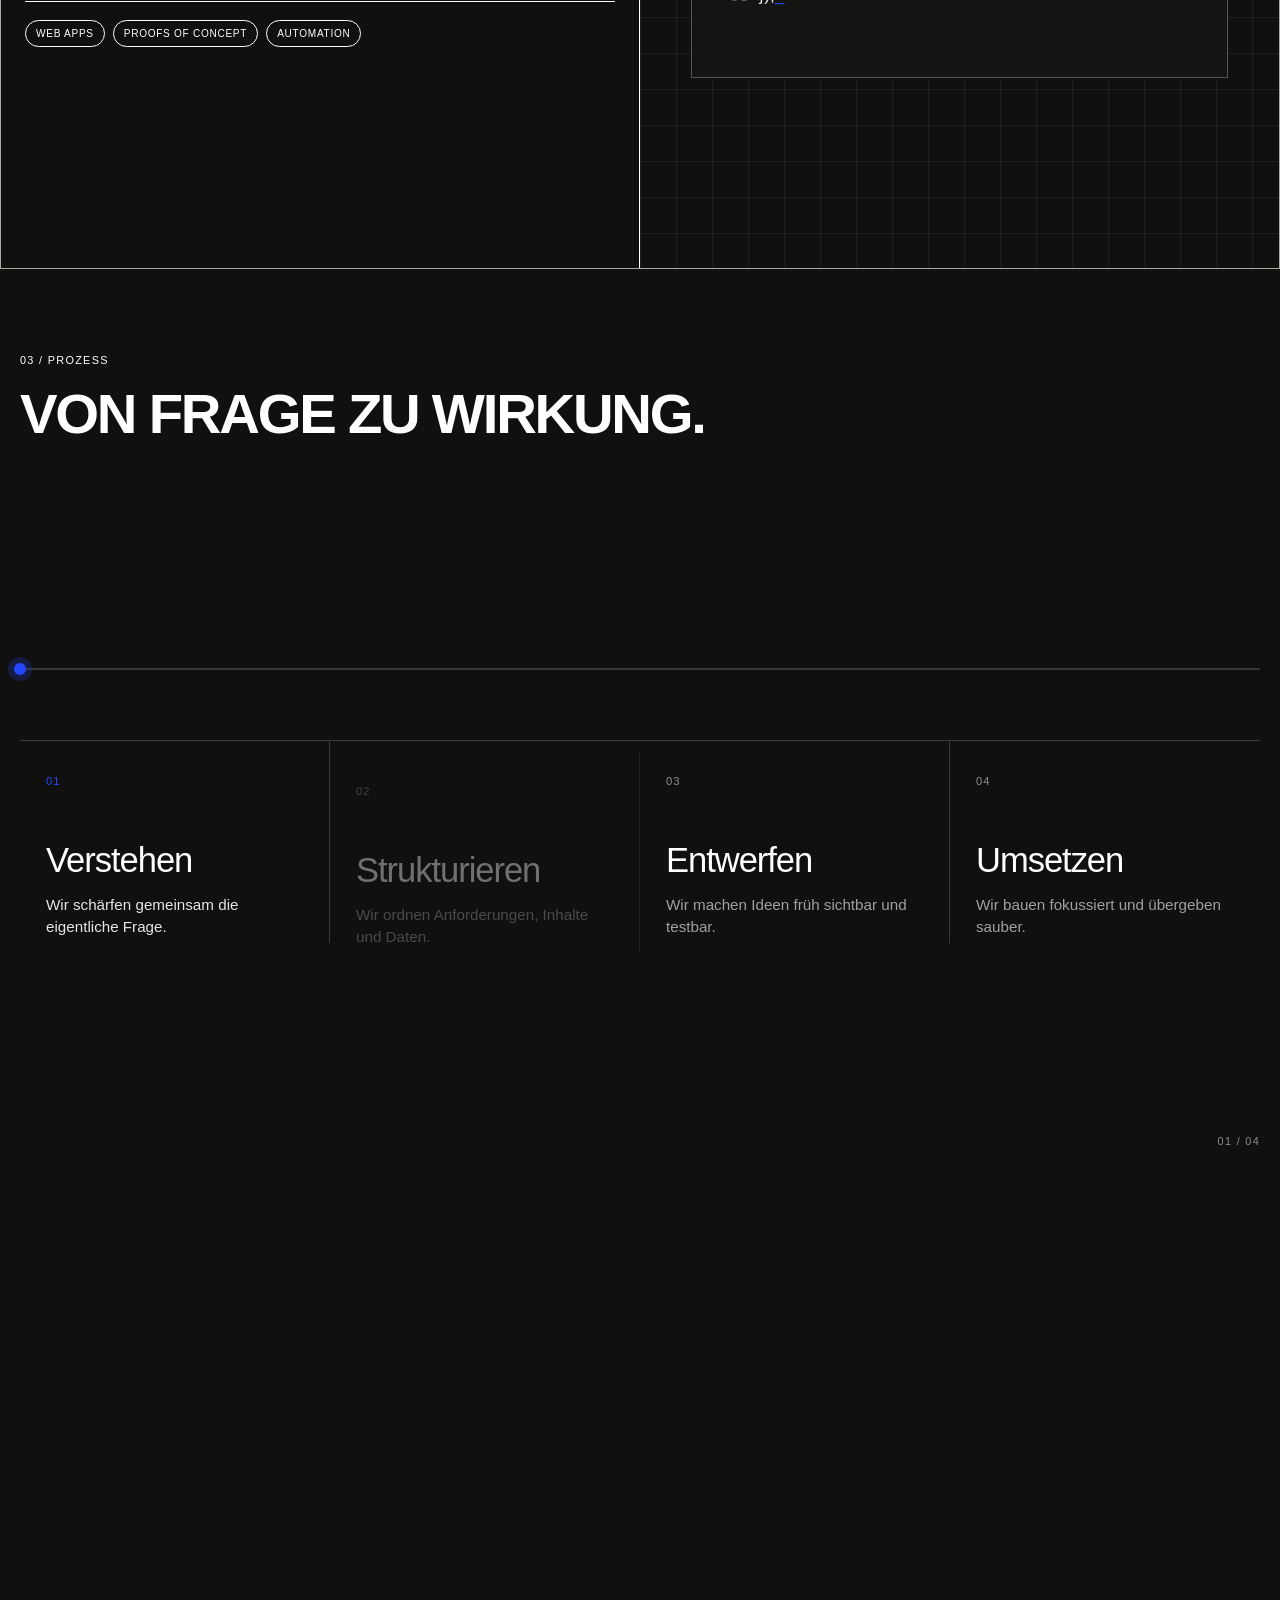
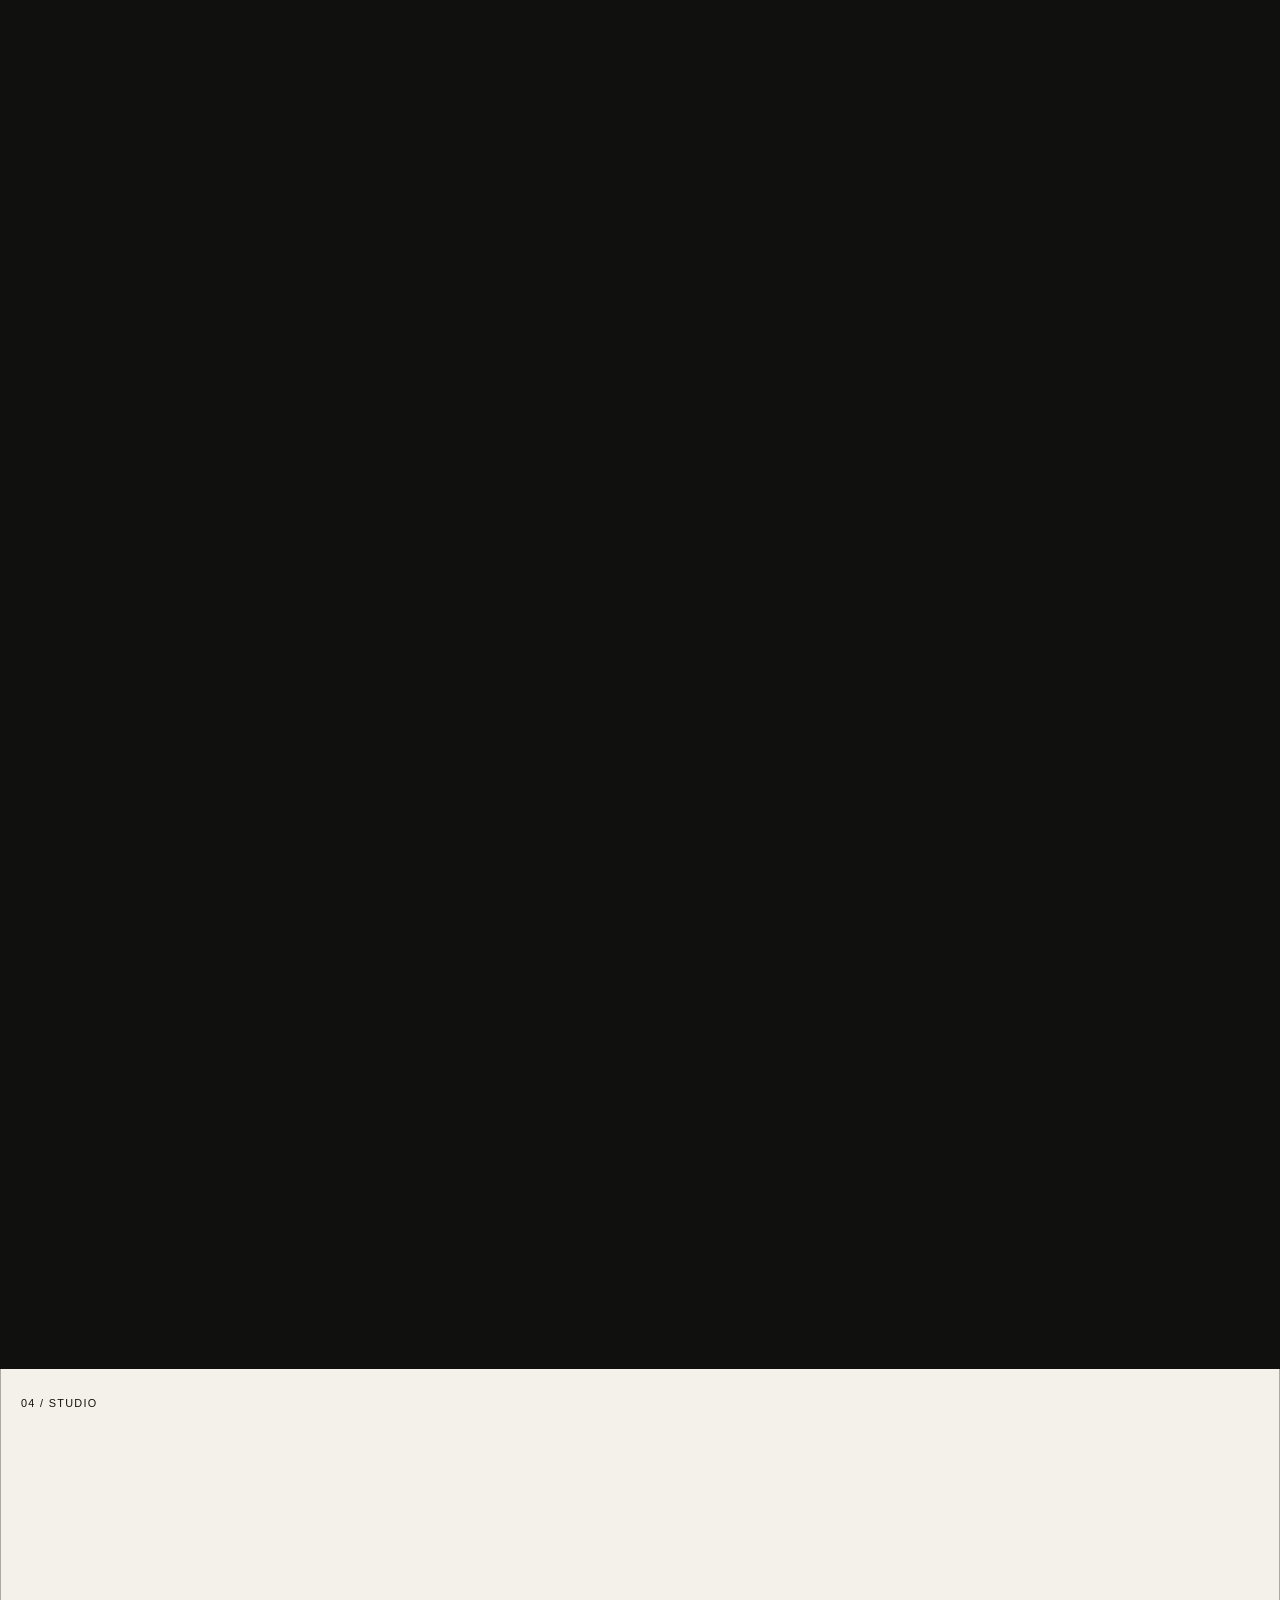
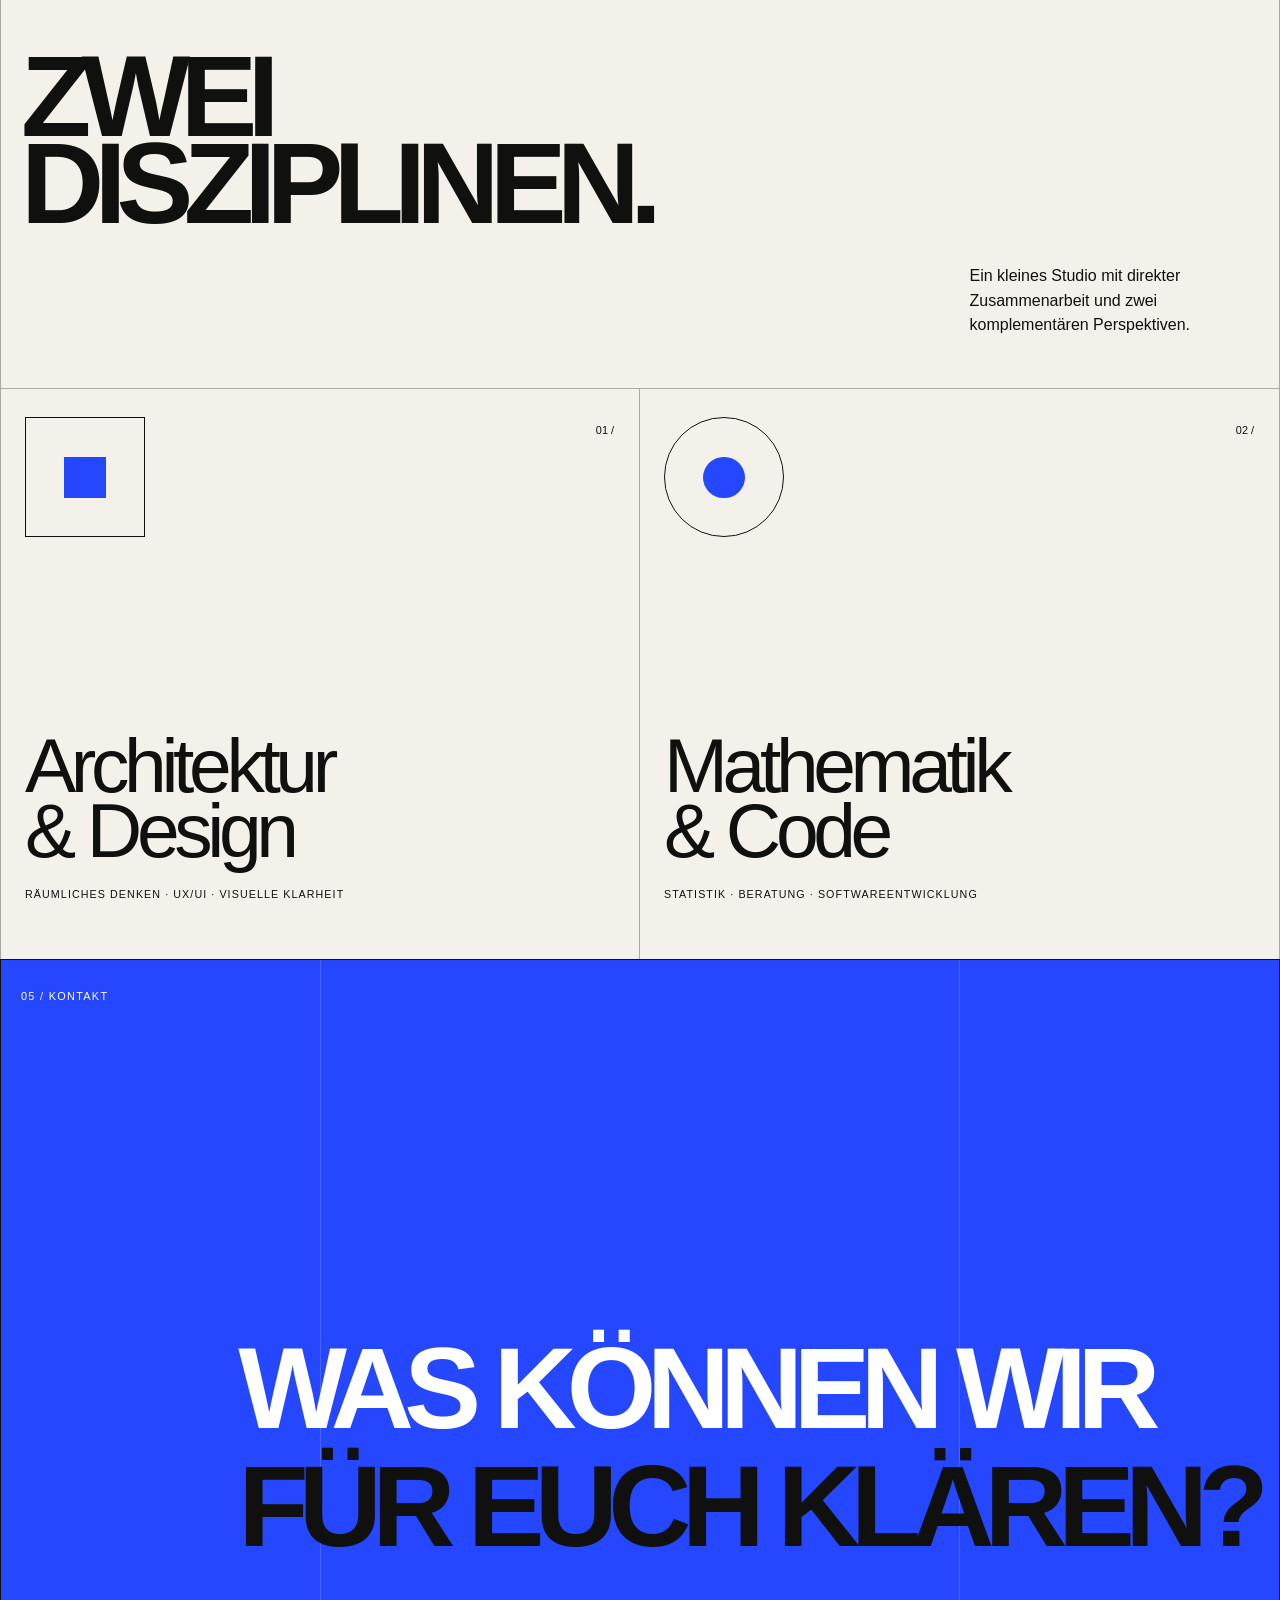
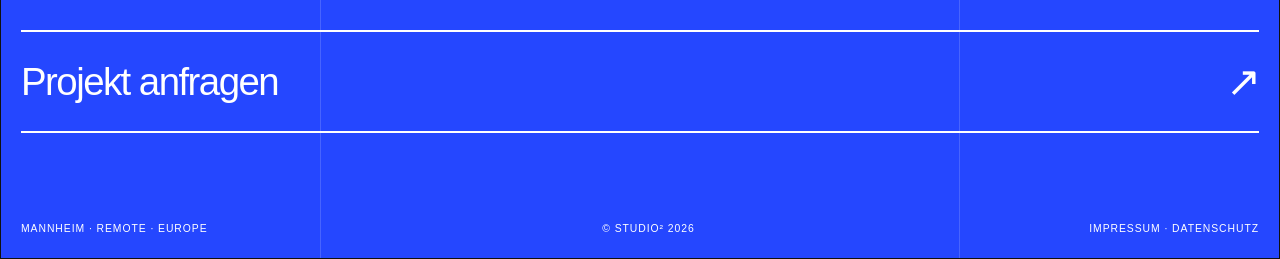
==== commit 118818ed: "Adding favicons" ====
--- a/index.html
+++ b/index.html
@@ -11,6 +11,12 @@
   <meta property="og:site_name" content="studio²">
   <meta name="twitter:card" content="summary">
   <title>studio² — Design × Data</title>
+
+  <link rel="icon" href="/favicon.svg" type="image/svg+xml">
+  <link rel="icon" href="/favicon.ico" sizes="any">
+  <link rel="apple-touch-icon" href="/apple-touch-icon.png">
+  <link rel="manifest" href="/site.webmanifest">
+
   <link rel="stylesheet" href="styles.css?v=20260824-10">
 </head>
 <body>
